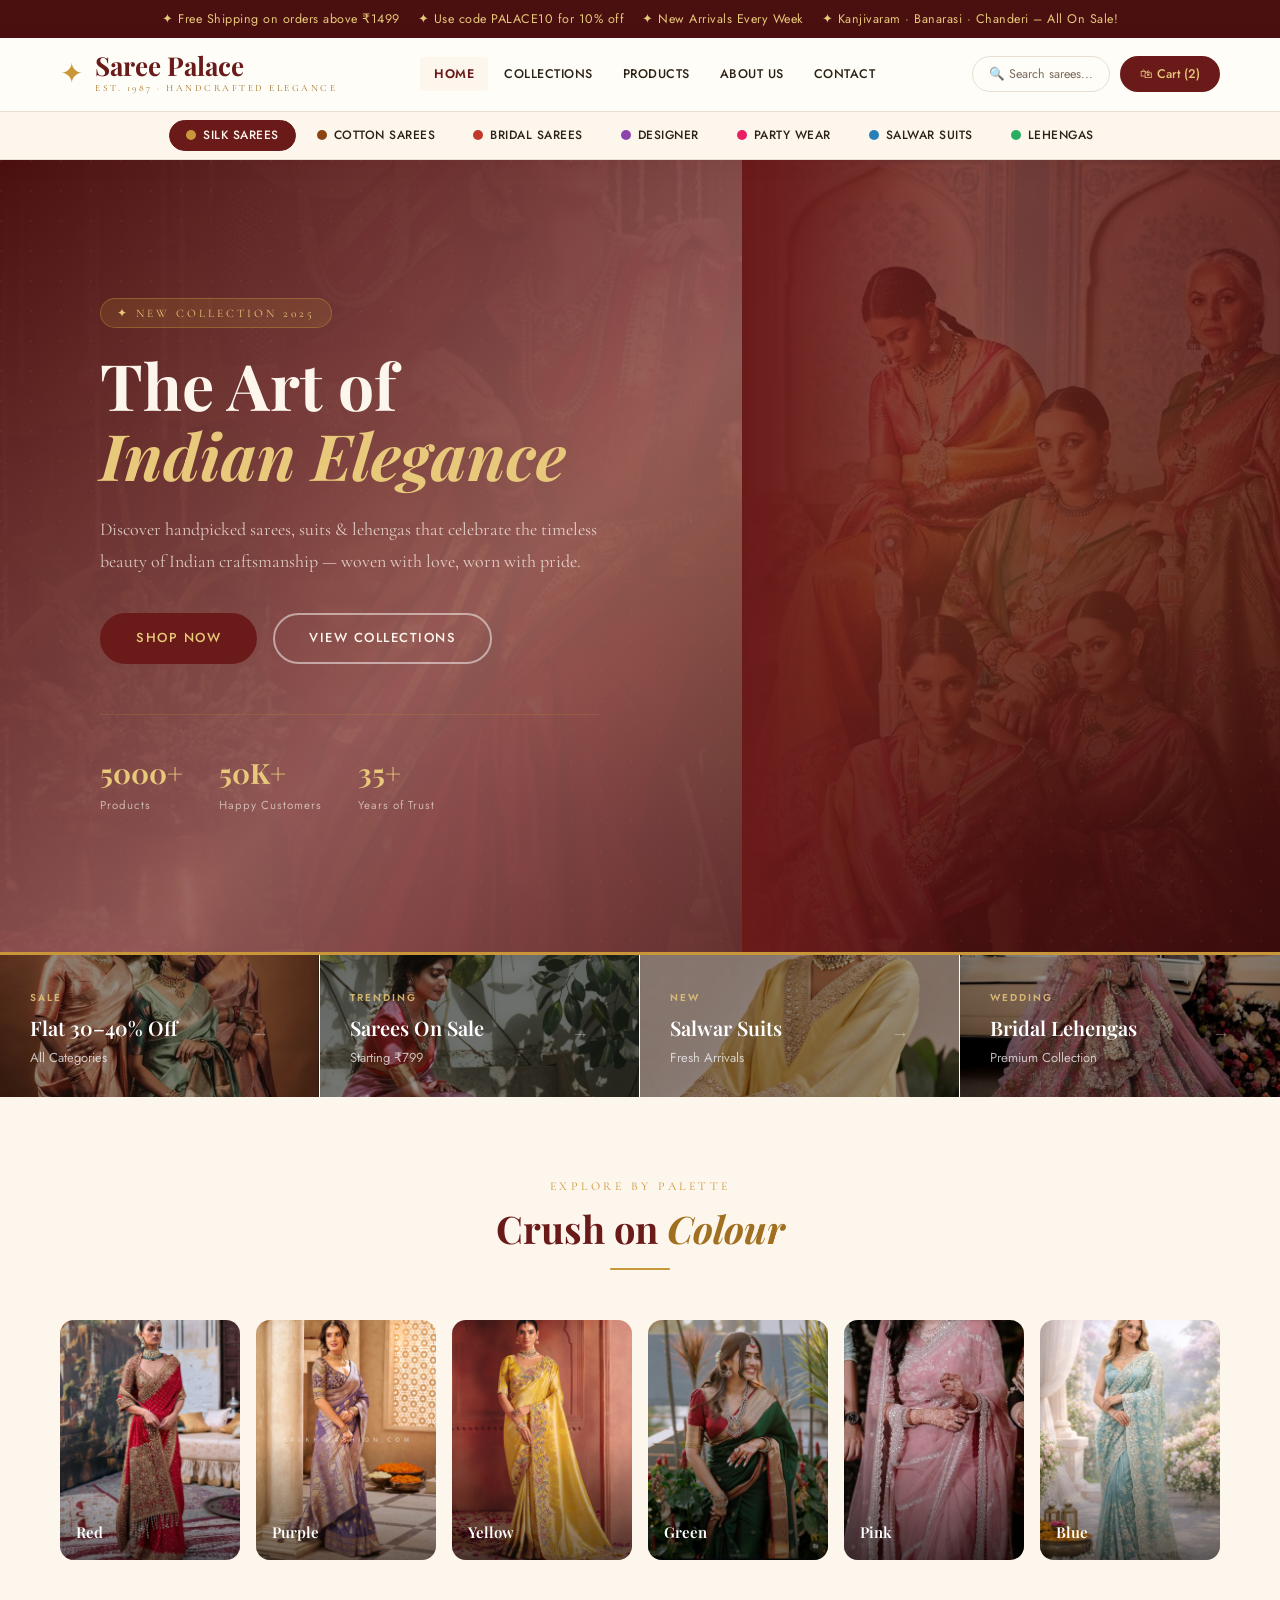
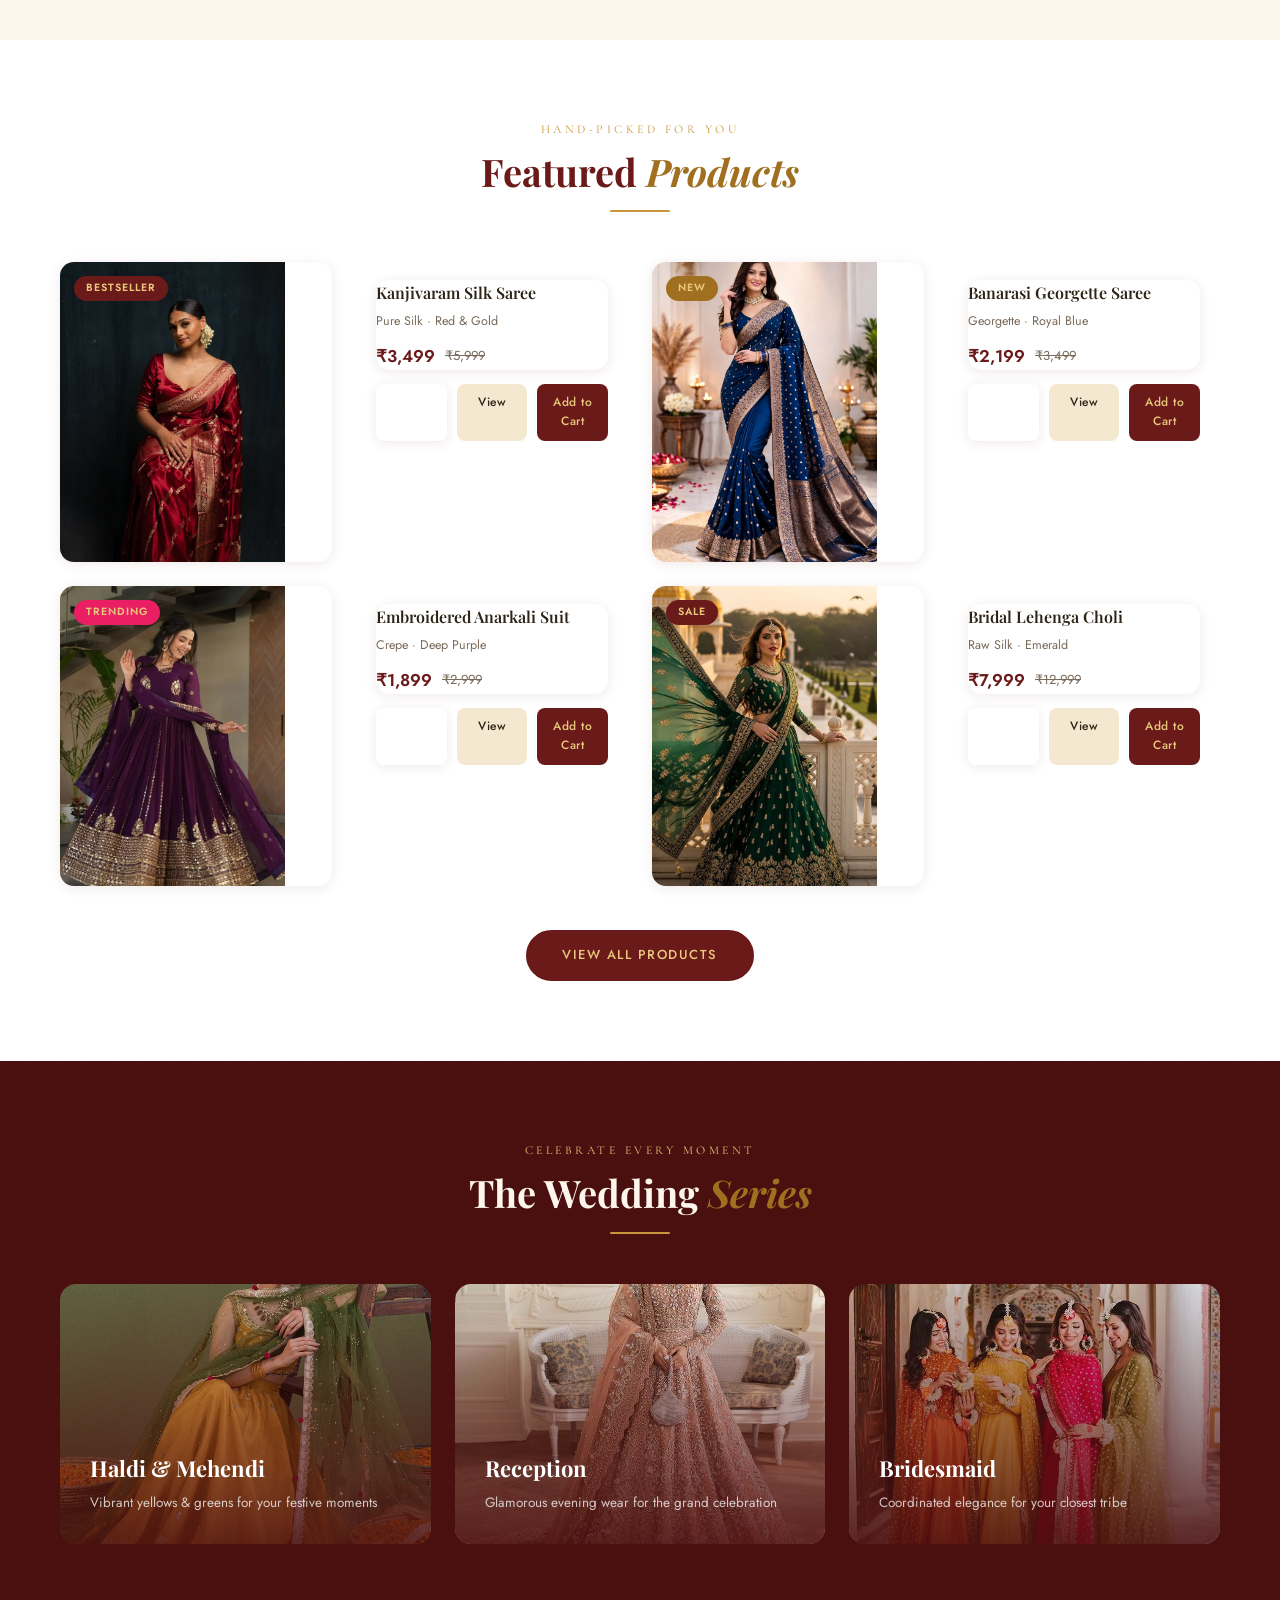
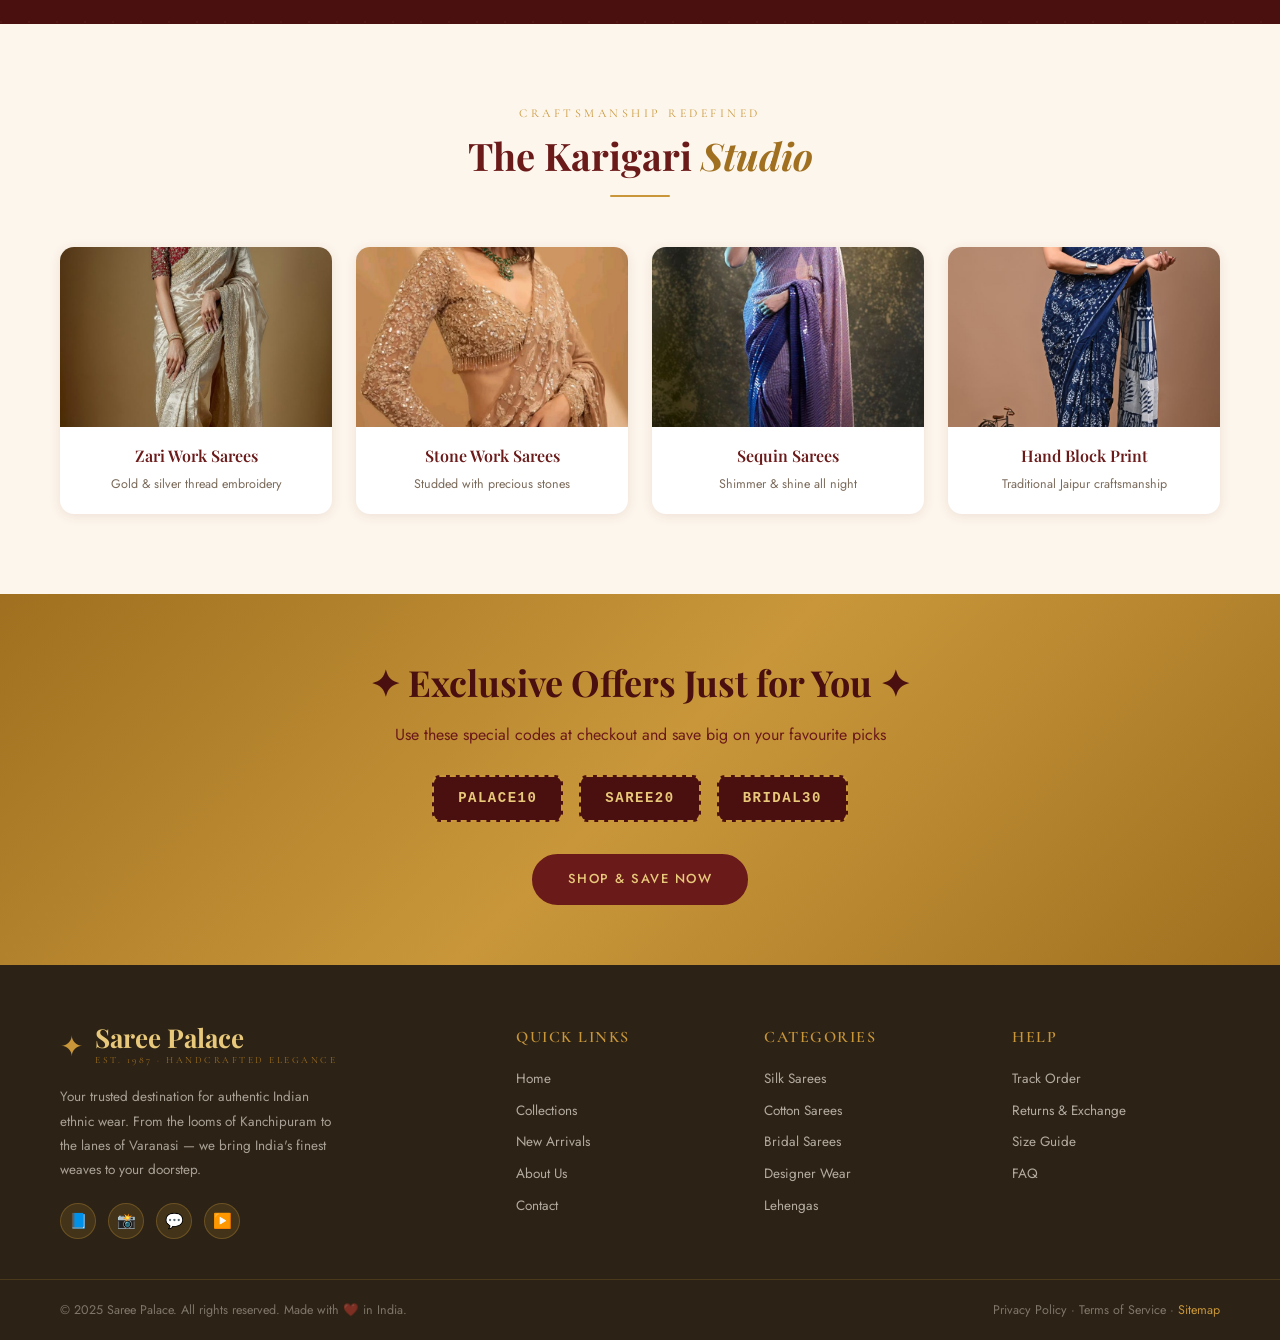
==== index.html @ aacb1d37 "first commit" ====
<!DOCTYPE html>
<html lang="en">
<head>
  <meta charset="UTF-8"/>
  <meta name="viewport" content="width=device-width, initial-scale=1.0"/>
  <title>Saree Palace – Royal Indian Ethnic Wear</title>
  <link rel="stylesheet" href="style.css"/>
  <style>
    .product-img img { width:100%; height:100%; object-fit:cover; display:block; }
    .colour-item { background-size:cover !important; background-position:center !important; }
    .kari-img img { width:100%; height:100%; object-fit:cover; }
    .wedding-card-inner { position:relative; overflow:hidden; min-height:260px; }
    .wedding-card-inner img { position:absolute; inset:0; width:100%; height:100%; object-fit:cover; z-index:0; }
    .wedding-card-inner .wedding-overlay { position:absolute; inset:0; z-index:1; }
    .wedding-card-inner .wedding-text { position:relative; z-index:2; margin-top:auto; }
    .wedding-card-inner { display:flex; flex-direction:column; justify-content:flex-end; padding:30px; }
    .hero-saree-display img { width:100%; height:100%; object-fit:cover; }
  </style>
</head>
<body>

<div class="announcement-bar">
  <span>✦ Free Shipping on orders above ₹1499 &nbsp;&nbsp; ✦ Use code PALACE10 for 10% off &nbsp;&nbsp; ✦ New Arrivals Every Week &nbsp;&nbsp; ✦ Kanjivaram · Banarasi · Chanderi – All On Sale!</span>
</div>

<header class="header">
  <div class="header-top">
    <a href="index.html" class="logo">
      <span class="logo-icon">✦</span>
      <div class="logo-text">
        <span class="logo-main">Saree Palace</span>
        <span class="logo-sub">Est. 1987 · Handcrafted Elegance</span>
      </div>
    </a>
    <nav class="header-nav">
      <a href="index.html" class="active">Home</a>
      <a href="collections.html">Collections</a>
      <a href="product.html">Products</a>
      <a href="about.html">About Us</a>
      <a href="contact.html">Contact</a>
    </nav>
    <div class="header-actions">
      <div class="search-box">🔍 Search sarees...</div>
      <a href="cart.html" class="btn-cart">🛍 Cart (2)</a>
    </div>
  </div>
  <nav class="category-nav">
    <a href="collections.html" class="active"><span class="cat-dot" style="background:#c9973a"></span>Silk Sarees</a>
    <a href="collections.html"><span class="cat-dot" style="background:#8B4513"></span>Cotton Sarees</a>
    <a href="collections.html"><span class="cat-dot" style="background:#c0392b"></span>Bridal Sarees</a>
    <a href="collections.html"><span class="cat-dot" style="background:#8e44ad"></span>Designer</a>
    <a href="collections.html"><span class="cat-dot" style="background:#e91e63"></span>Party Wear</a>
    <a href="collections.html"><span class="cat-dot" style="background:#2980b9"></span>Salwar Suits</a>
    <a href="collections.html"><span class="cat-dot" style="background:#27ae60"></span>Lehengas</a>
  </nav>
</header>

<!-- HERO BANNER -->
<section class="hero">
  <div class="hero-bg" style="background-image:url('hero.img.avif'); background-size:cover; background-position:center; opacity:0.18; position:absolute; inset:0; z-index:0;"></div>
  <div class="hero-bg" style="position:absolute;inset:0;z-index:1; background: radial-gradient(ellipse at 75% 50%, rgba(201,151,58,0.13) 0%, transparent 55%), linear-gradient(135deg, #4a0f0f 0%, #6b1a1aaa 45%, #3a0c0c 100%);"></div>
  <div class="hero-content" style="z-index:2">
    <div class="hero-badge">✦ New Collection 2025</div>
    <h1 class="hero-title">The Art of<br/><em>Indian Elegance</em></h1>
    <p class="hero-desc">Discover handpicked sarees, suits & lehengas that celebrate the timeless beauty of Indian craftsmanship — woven with love, worn with pride.</p>
    <div class="hero-btns">
      <a href="collections.html" class="btn-primary">Shop Now</a>
      <a href="collections.html" class="btn-outline-light">View Collections</a>
    </div>
    <div class="hero-stats">
      <div><div class="hero-stat-num">5000+</div><div class="hero-stat-lbl">Products</div></div>
      <div><div class="hero-stat-num">50K+</div><div class="hero-stat-lbl">Happy Customers</div></div>
      <div><div class="hero-stat-num">35+</div><div class="hero-stat-lbl">Years of Trust</div></div>
    </div>
  </div>
  <div class="hero-image-side">
    <div class="hero-saree-display">
      <img src="imageshero-saree.jpg.jfif" alt="Beautiful Saree"/>
    </div>
  </div>
</section>

<!-- PROMO STRIP -->
<div class="promo-strip">

  <!-- Card 1: SALE -->
  <a href="collections.html" class="promo-card promo-1" style="
    background-image: url('saree.jpg.jfif');
    background-size: cover;
    background-position: center;
    background-repeat: no-repeat;
    position: relative;
  ">
    <div style="position: absolute; inset: 0; background: rgba(0,0,0,0.4); border-radius: inherit;"></div>
    <div style="position: relative; z-index: 1;">
      <div class="promo-tag">SALE</div>
      <h3>Flat 30–40% Off</h3>
      <p>All Categories</p>
      <span class="promo-arrow">→</span>
    </div>
  </a>

  <!-- Card 2: TRENDING -->
  <a href="collections.html" class="promo-card promo-2" style="
    background-image: url('all.jpg.jfif');
    background-size: cover;
    background-position: center;
    background-repeat: no-repeat;
    position: relative;
  ">
    <div style="position: absolute; inset: 0; background: rgba(0,0,0,0.4); border-radius: inherit;"></div>
    <div style="position: relative; z-index: 1;">
      <div class="promo-tag">TRENDING</div>
      <h3>Sarees On Sale</h3>
      <p>Starting ₹799</p>
      <span class="promo-arrow">→</span>
    </div>
  </a>

  <!-- Card 3: NEW -->
  <a href="collections.html" class="promo-card promo-3" style="
    background-image: url('salwar.jpg.jfif');
    background-size: cover;
    background-position: center;
    background-repeat: no-repeat;
    position: relative;
  ">
    <div style="position: absolute; inset: 0; background: rgba(0,0,0,0.4); border-radius: inherit;"></div>
    <div style="position: relative; z-index: 1;">
      <div class="promo-tag">NEW</div>
      <h3>Salwar Suits</h3>
      <p>Fresh Arrivals</p>
      <span class="promo-arrow">→</span>
    </div>
  </a>

  <!-- Card 4: WEDDING -->
  <a href="collections.html" class="promo-card promo-4" style="
    background-image: url('bridal.jpg');
    background-size: cover;
    background-position: center;
    background-repeat: no-repeat;
    position: relative;
  ">
    <div style="position: absolute; inset: 0; background: rgba(0,0,0,0.4); border-radius: inherit;"></div>
    <div style="position: relative; z-index: 1;">
      <div class="promo-tag">WEDDING</div>
      <h3>Bridal Lehengas</h3>
      <p>Premium Collection</p>
      <span class="promo-arrow">→</span>
    </div>
  </a>

</div>
<!-- SHOP BY COLOUR -->
<section class="section colour-section">
  <div class="section-header">
    <span class="section-label">Explore by Palette</span>
    <h2 class="section-title">Crush on <em>Colour</em></h2>
    <div class="divider"></div>
  </div>
  <div class="colour-grid">
    <a href="collections.html" class="colour-item" style="background-image:url('red.jfif');background-size:cover;background-position:center"><span>Red</span></a>
    <a href="collections.html" class="colour-item" style="background-image:url('purple.jfif');background-size:cover;background-position:center"><span>Purple</span></a>
    <a href="collections.html" class="colour-item" style="background-image:url('yellow.jfif');background-size:cover;background-position:center"><span>Yellow</span></a>
    <a href="collections.html" class="colour-item" style="background-image:url('green.jfif');background-size:cover;background-position:center"><span>Green</span></a>
    <a href="collections.html" class="colour-item" style="background-image:url('pink.jfif');background-size:cover;background-position:center"><span>Pink</span></a>
    <a href="collections.html" class="colour-item" style="background-image:url('blue.jfif');background-size:cover;background-position:center"><span>Blue</span></a>
  </div>
</section>

<!-- FEATURED PRODUCTS -->
<section class="section" style="background:#fff">
  <div class="section-header">
    <span class="section-label">Hand-Picked For You</span>
    <h2 class="section-title">Featured <em>Products</em></h2>
    <div class="divider"></div>
  </div>
  <div class="product-grid">

    <a href="product.html" class="product-card">
      <div class="product-img" style="height:300px;overflow:hidden">
        <img src="12.jfif" alt="Kanjivaram Silk Saree"/>
        <div class="product-badge">Bestseller</div>
      </div>
      <div class="product-info">
        <h4>Kanjivaram Silk Saree</h4>
        <p class="product-material">Pure Silk · Red & Gold</p>
        <div class="product-price"><span class="price-now">₹3,499</span><span class="price-old">₹5,999</span></div>
        <div class="product-actions"><a href="product.html" class="btn-view">View</a><a href="cart.html" class="btn-addcart">Add to Cart</a></div>
      </div>
    </a>

    <a href="product.html" class="product-card">
      <div class="product-img" style="height:300px;overflow:hidden">
        <img src="banarasi.jfif" alt="Banarasi Georgette Saree"/>
        <div class="product-badge" style="background:var(--gold-dk)">New</div>
      </div>
      <div class="product-info">
        <h4>Banarasi Georgette Saree</h4>
        <p class="product-material">Georgette · Royal Blue</p>
        <div class="product-price"><span class="price-now">₹2,199</span><span class="price-old">₹3,499</span></div>
        <div class="product-actions"><a href="product.html" class="btn-view">View</a><a href="cart.html" class="btn-addcart">Add to Cart</a></div>
      </div>
    </a>

    <a href="product.html" class="product-card">
      <div class="product-img" style="height:300px;overflow:hidden">
        <img src="anarkali.jfif" alt="Anarkali Suit"/>
        <div class="product-badge" style="background:#e91e63">Trending</div>
      </div>
      <div class="product-info">
        <h4>Embroidered Anarkali Suit</h4>
        <p class="product-material">Crepe · Deep Purple</p>
        <div class="product-price"><span class="price-now">₹1,899</span><span class="price-old">₹2,999</span></div>
        <div class="product-actions"><a href="product.html" class="btn-view">View</a><a href="cart.html" class="btn-addcart">Add to Cart</a></div>
      </div>
    </a>

    <a href="product.html" class="product-card">
      <div class="product-img" style="height:300px;overflow:hidden">
        <img src="bl.jfif" alt="Bridal Lehenga"/>
        <div class="product-badge">Sale</div>
      </div>
      <div class="product-info">
        <h4>Bridal Lehenga Choli</h4>
        <p class="product-material">Raw Silk · Emerald</p>
        <div class="product-price"><span class="price-now">₹7,999</span><span class="price-old">₹12,999</span></div>
        <div class="product-actions"><a href="product.html" class="btn-view">View</a><a href="cart.html" class="btn-addcart">Add to Cart</a></div>
      </div>
    </a>

  </div>
  <div class="section-cta"><a href="collections.html" class="btn-primary">View All Products</a></div>
</section>

<!-- WEDDING SERIES -->
<section class="section wedding-section">
  <div class="section-header light">
    <span class="section-label">Celebrate Every Moment</span>
    <h2 class="section-title">The Wedding <em>Series</em></h2>
    <div class="divider"></div>
  </div>
  <div class="wedding-grid">
    <a href="collections.html" class="wedding-card">
      <div class="wedding-card-inner">
        <img src="hm.jfif"Haldi Mehendi/>
        <div class="wedding-overlay" style="background:linear-gradient(to top,rgba(74,15,15,0.85),transparent)"></div>
        <div class="wedding-text">
          <div class="wedding-icon"></div>
          <h3>Haldi & Mehendi</h3>
          <p>Vibrant yellows & greens for your festive moments</p>
        </div>
      </div>
    </a>
    <a href="collections.html" class="wedding-card">
      <div class="wedding-card-inner">
        <img src="recep.jfif" alt="Reception"/>
        <div class="wedding-overlay" style="background:linear-gradient(to top,rgba(74,15,15,0.85),transparent)"></div>
        <div class="wedding-text">
          <div class="wedding-icon"></div>
          <h3>Reception</h3>
          <p>Glamorous evening wear for the grand celebration</p>
        </div>
      </div>
    </a>
    <a href="collections.html" class="wedding-card">
      <div class="wedding-card-inner">
        <img src="brdsmd.jfif" alt="Bridesmaid"/>
        <div class="wedding-overlay" style="background:linear-gradient(to top,rgba(74,15,15,0.85),transparent)"></div>
        <div class="wedding-text">
          <div class="wedding-icon"></div>
          <h3>Bridesmaid</h3>
          <p>Coordinated elegance for your closest tribe</p>
        </div>
      </div>
    </a>
  </div>
</section>

<!-- KARIGARI STUDIO -->
<section class="section" style="background:var(--cream)">
  <div class="section-header">
    <span class="section-label">Craftsmanship Redefined</span>
    <h2 class="section-title">The Karigari <em>Studio</em></h2>
    <div class="divider"></div>
  </div>
  <div class="karigari-grid">
    <a href="collections.html" class="karigari-card">
      <div class="kari-img" style="height:180px;overflow:hidden">
        <img src="zari.jfif" alt="Zari Work Sarees"/>
      </div>
      <h4>Zari Work Sarees</h4><p>Gold & silver thread embroidery</p>
    </a>
    <a href="collections.html" class="karigari-card">
      <div class="kari-img" style="height:180px;overflow:hidden">
        <img src="stone.jfif" alt="Stone Work Sarees"/>
      </div>
      <h4>Stone Work Sarees</h4><p>Studded with precious stones</p>
    </a>
    <a href="collections.html" class="karigari-card">
      <div class="kari-img" style="height:180px;overflow:hidden">
        <img src="shimmer.jfif" alt="Sequin Sarees"/>
      </div>
      <h4>Sequin Sarees</h4><p>Shimmer & shine all night</p>
    </a>
    <a href="collections.html" class="karigari-card">
      <div class="kari-img" style="height:180px;overflow:hidden">
        <img src="hand.jfif" alt="Hand Block Print"/>
      </div>
      <h4>Hand Block Print</h4><p>Traditional Jaipur craftsmanship</p>
    </a>
  </div>
</section>

<!-- OFFERS -->
<section class="offers-banner">
  <h2>✦ Exclusive Offers Just for You ✦</h2>
  <p>Use these special codes at checkout and save big on your favourite picks</p>
  <div class="offer-codes">
    <span class="offer-code">PALACE10</span>
    <span class="offer-code">SAREE20</span>
    <span class="offer-code">BRIDAL30</span>
  </div>
  <a href="collections.html" class="btn-primary">Shop & Save Now</a>
</section>

<!-- FOOTER -->
<footer class="footer">
  <div class="footer-top">
    <div class="footer-brand">
      <div class="logo">
        <span class="logo-icon">✦</span>
        <div class="logo-text">
          <span class="logo-main" style="color:var(--gold-lt)">Saree Palace</span>
          <span class="logo-sub">Est. 1987 · Handcrafted Elegance</span>
        </div>
      </div>
      <p>Your trusted destination for authentic Indian ethnic wear. From the looms of Kanchipuram to the lanes of Varanasi — we bring India's finest weaves to your doorstep.</p>
      <div class="footer-social">
        <div class="social-icon">📘</div><div class="social-icon">📸</div>
        <div class="social-icon">💬</div><div class="social-icon">▶️</div>
      </div>
    </div>
    <div class="footer-col"><h5>Quick Links</h5>
      <a href="index.html">Home</a><a href="collections.html">Collections</a>
      <a href="product.html">New Arrivals</a><a href="about.html">About Us</a><a href="contact.html">Contact</a>
    </div>
    <div class="footer-col"><h5>Categories</h5>
      <a href="collections.html">Silk Sarees</a><a href="collections.html">Cotton Sarees</a>
      <a href="collections.html">Bridal Sarees</a><a href="collections.html">Designer Wear</a><a href="collections.html">Lehengas</a>
    </div>
    <div class="footer-col"><h5>Help</h5>
      <a href="contact.html">Track Order</a><a href="contact.html">Returns & Exchange</a>
      <a href="contact.html">Size Guide</a><a href="contact.html">FAQ</a>
    </div>
  </div>
  <div class="footer-bottom">
    <p>© 2025 Saree Palace. All rights reserved. Made with ❤️ in India.</p>
    <p>Privacy Policy · Terms of Service · <a href="#">Sitemap</a></p>
  </div>
</footer>
<script>
  document.querySelectorAll('.filter-chip').forEach(chip => {
    chip.addEventListener('click', function() {
      this.closest('.filter-chips').querySelectorAll('.filter-chip').forEach(c => c.classList.remove('active'));
      this.classList.add('active');
    });
  });
</script>
<script src="script.js"></script>
</body>
</html>
---- style.css ----
@import url('https://fonts.googleapis.com/css2?family=Playfair+Display:ital,wght@0,400;0,600;0,700;1,400;1,600&family=Cormorant+Garamond:wght@300;400;500;600&family=Jost:wght@300;400;500;600&display=swap');

:root {
  --maroon:    #6b1a1a;
  --maroon-dk: #4a0f0f;
  --maroon-lt: #9b2929;
  --gold:      #c9973a;
  --gold-lt:   #e8c87a;
  --gold-dk:   #a07020;
  --cream:     #fdf6ec;
  --cream-dk:  #f5e8d0;
  --off-white: #fffdf8;
  --charcoal:  #2c2215;
  --mid-gray:  #7a6a5a;
  --light-gray:#e8dfd0;
  --shadow-sm: 0 2px 12px rgba(107,26,26,0.10);
  --shadow-md: 0 6px 30px rgba(107,26,26,0.18);
  --shadow-lg: 0 16px 60px rgba(107,26,26,0.22);
  --transition: 0.3s cubic-bezier(0.4,0,0.2,1);
}

*, *::before, *::after { box-sizing: border-box; margin: 0; padding: 0; }
html { scroll-behavior: smooth; }
body { font-family: 'Jost', sans-serif; background: var(--off-white); color: var(--charcoal); line-height: 1.6; overflow-x: hidden; }
a { text-decoration: none; color: inherit; }

::-webkit-scrollbar { width: 5px; }
::-webkit-scrollbar-track { background: var(--cream); }
::-webkit-scrollbar-thumb { background: var(--gold); border-radius: 3px; }

/* ANNOUNCEMENT BAR */
.announcement-bar {
  background: var(--maroon-dk); color: var(--gold-lt);
  text-align: center; padding: 9px 20px;
  font-size: 12.5px; letter-spacing: 0.5px;
  overflow: hidden; white-space: nowrap;
}
.announcement-bar span { display: inline-block; animation: marquee 24s linear infinite; }
@keyframes marquee { from { transform: translateX(80vw); } to { transform: translateX(-100%); } }

/* HEADER */
.header {
  background: var(--off-white); border-bottom: 1px solid var(--light-gray);
  position: sticky; top: 0; z-index: 999;
  box-shadow: 0 2px 20px rgba(107,26,26,0.07);
}
.header-top {
  display: flex; align-items: center; justify-content: space-between;
  padding: 14px 60px; gap: 20px;
}
.logo { display: flex; align-items: center; gap: 12px; }
.logo-icon { font-size: 28px; color: var(--gold); }
.logo-text { display: flex; flex-direction: column; }
.logo-main { font-family: 'Playfair Display', serif; font-size: 26px; font-weight: 700; color: var(--maroon); line-height: 1; }
.logo-sub { font-size: 9.5px; font-family: 'Cormorant Garamond', serif; letter-spacing: 2.5px; color: var(--gold-dk); text-transform: uppercase; margin-top: 2px; }
.header-nav { display: flex; align-items: center; gap: 2px; }
.header-nav a { font-size: 12.5px; font-weight: 500; color: var(--charcoal); padding: 7px 14px; letter-spacing: 0.5px; text-transform: uppercase; border-radius: 4px; transition: all var(--transition); }
.header-nav a:hover, .header-nav a.active { color: var(--maroon); background: var(--cream); font-weight: 600; }
.header-actions { display: flex; align-items: center; gap: 10px; }
.search-box { display: flex; align-items: center; gap: 8px; border: 1.5px solid var(--light-gray); border-radius: 30px; padding: 7px 16px; font-size: 12.5px; color: var(--mid-gray); cursor: pointer; transition: border-color var(--transition); }
.search-box:hover { border-color: var(--gold); }
.btn-cart { background: var(--maroon); color: var(--gold-lt); padding: 8px 20px; border-radius: 30px; font-size: 12.5px; font-weight: 500; transition: background var(--transition); white-space: nowrap; }
.btn-cart:hover { background: var(--gold-dk); }

/* CATEGORY NAV */
.category-nav { display: flex; justify-content: center; gap: 4px; padding: 8px 60px; background: var(--cream); border-top: 1px solid var(--light-gray); overflow-x: auto; }
.category-nav::-webkit-scrollbar { height: 0; }
.category-nav a { display: flex; align-items: center; gap: 7px; padding: 5px 16px; border-radius: 30px; font-size: 12px; font-weight: 500; letter-spacing: 0.5px; text-transform: uppercase; color: var(--charcoal); transition: all var(--transition); white-space: nowrap; border: 1.5px solid transparent; }
.category-nav a:hover, .category-nav a.active { background: var(--maroon); color: var(--cream); border-color: var(--maroon); }
.cat-dot { width: 10px; height: 10px; border-radius: 50%; }

/* BUTTONS */
.btn-primary { display: inline-block; background: var(--maroon); color: var(--gold-lt); padding: 13px 34px; border-radius: 40px; font-weight: 500; font-size: 13px; letter-spacing: 1.5px; text-transform: uppercase; border: 2px solid var(--maroon); transition: all var(--transition); cursor: pointer; }
.btn-primary:hover { background: transparent; color: var(--maroon); }
.btn-outline-dark { display: inline-block; background: transparent; color: var(--maroon); padding: 13px 34px; border-radius: 40px; font-weight: 500; font-size: 13px; letter-spacing: 1.5px; text-transform: uppercase; border: 2px solid var(--maroon); transition: all var(--transition); cursor: pointer; }
.btn-outline-dark:hover { background: var(--maroon); color: var(--gold-lt); }
.btn-outline-light { display: inline-block; background: transparent; color: var(--cream); padding: 13px 34px; border-radius: 40px; font-weight: 500; font-size: 13px; letter-spacing: 1.5px; text-transform: uppercase; border: 2px solid rgba(255,255,255,0.5); transition: all var(--transition); cursor: pointer; }
.btn-outline-light:hover { background: var(--cream); color: var(--maroon); }
.btn-gold { display: inline-block; background: var(--gold); color: var(--charcoal); padding: 13px 34px; border-radius: 40px; font-weight: 600; font-size: 13px; letter-spacing: 1px; text-transform: uppercase; border: none; cursor: pointer; transition: all var(--transition); }
.btn-gold:hover { background: var(--gold-dk); color: var(--cream); }

/* SECTION COMMONS */
.section { padding: 80px 60px; }
.section-header { text-align: center; margin-bottom: 50px; }
.section-header.light .section-label { color: var(--gold-lt); }
.section-header.light .section-title { color: var(--cream); }
.section-label { display: block; font-family: 'Cormorant Garamond', serif; font-size: 12px; letter-spacing: 3.5px; text-transform: uppercase; color: var(--gold); margin-bottom: 10px; }
.section-title { font-family: 'Playfair Display', serif; font-size: 38px; font-weight: 700; color: var(--maroon); line-height: 1.2; }
.section-title em { font-style: italic; color: var(--gold-dk); }
.section-cta { text-align: center; margin-top: 44px; }
.divider { width: 60px; height: 2px; background: var(--gold); margin: 16px auto 0; border-radius: 2px; }

/* HERO */
.hero { position: relative; min-height: 88vh; display: flex; align-items: center; overflow: hidden; }
.hero-bg { position: absolute; inset: 0; background: radial-gradient(ellipse at 75% 50%, rgba(201,151,58,0.13) 0%, transparent 55%), radial-gradient(ellipse at 20% 80%, rgba(155,41,41,0.3) 0%, transparent 50%), linear-gradient(135deg, #4a0f0f 0%, #6b1a1a 45%, #3a0c0c 100%); }
.hero-bg::before { content: ''; position: absolute; inset: 0; background-image: radial-gradient(circle at 1px 1px, rgba(201,151,58,0.07) 1px, transparent 0); background-size: 30px 30px; }
.hero-content { position: relative; z-index: 2; padding: 60px 100px; max-width: 700px; animation: fadeUp 1s ease forwards; }
.hero-badge { display: inline-block; background: rgba(201,151,58,0.15); border: 1px solid rgba(201,151,58,0.4); color: var(--gold-lt); padding: 5px 16px; border-radius: 20px; font-size: 11.5px; letter-spacing: 3px; text-transform: uppercase; font-family: 'Cormorant Garamond', serif; margin-bottom: 22px; }
.hero-title { font-family: 'Playfair Display', serif; font-size: 64px; font-weight: 700; color: var(--cream); line-height: 1.1; margin-bottom: 22px; }
.hero-title em { font-style: italic; color: var(--gold-lt); }
.hero-desc { font-family: 'Cormorant Garamond', serif; font-size: 18px; color: rgba(253,246,236,0.75); line-height: 1.8; margin-bottom: 36px; max-width: 500px; }
.hero-btns { display: flex; gap: 16px; flex-wrap: wrap; }
.hero-stats { display: flex; gap: 36px; margin-top: 50px; padding-top: 36px; border-top: 1px solid rgba(201,151,58,0.2); }
.hero-stat-num { font-family: 'Playfair Display', serif; font-size: 28px; font-weight: 700; color: var(--gold-lt); }
.hero-stat-lbl { font-size: 11.5px; color: rgba(253,246,236,0.6); letter-spacing: 1px; }
.hero-image-side { position: absolute; right: 0; top: 0; bottom: 0; width: 42%; }
.hero-image-side::before { content: ''; position: absolute; inset: 0; z-index: 1; background: linear-gradient(to right, #6b1a1a 0%, transparent 40%); }
.hero-saree-display { width: 100%; height: 100%; background: linear-gradient(160deg, #8b1a1a 0%, #c9973a 40%, #4a0f0f 100%); display: flex; align-items: center; justify-content: center; }
.saree-art { font-size: 180px; opacity: 0.35; animation: floatArt 5s ease-in-out infinite; }
@keyframes floatArt { 0%,100% { transform: translateY(0) rotate(-5deg); } 50% { transform: translateY(-20px) rotate(5deg); } }

/* PROMO STRIP */
.promo-strip { display: grid; grid-template-columns: repeat(4, 1fr); border-top: 3px solid var(--gold); }
.promo-card { padding: 28px 30px; display: block; transition: transform var(--transition); position: relative; overflow: hidden; border-right: 1px solid rgba(255,255,255,0.1); }
.promo-card:last-child { border-right: none; }
.promo-card:hover { transform: translateY(-3px); }
.promo-1 { background: linear-gradient(135deg, #7a1f1f, #b03030); }
.promo-2 { background: linear-gradient(135deg, #5a3a00, #a07020); }
.promo-3 { background: linear-gradient(135deg, #1a3a6b, #2e60a8); }
.promo-4 { background: linear-gradient(135deg, #1a5a2e, #2e9e50); }
.promo-tag { display: inline-block; font-size: 10px; letter-spacing: 2px; font-weight: 600; color: var(--gold-lt); opacity: 0.85; text-transform: uppercase; margin-bottom: 6px; }
.promo-card h3 { font-family: 'Playfair Display', serif; font-size: 20px; color: #fff; font-weight: 600; margin-bottom: 4px; }
.promo-card p { font-size: 13px; color: rgba(255,255,255,0.7); }
.promo-arrow { position: absolute; right: 20px; bottom: 20px; font-size: 18px; color: rgba(255,255,255,0.4); transition: all var(--transition); }
.promo-card:hover .promo-arrow { color: var(--gold-lt); transform: translateX(4px); }

/* COLOUR SECTION */
.colour-section { background: var(--cream); }
.colour-grid { display: grid; grid-template-columns: repeat(6, 1fr); gap: 16px; }
.colour-item { border-radius: 14px; overflow: hidden; aspect-ratio: 3/4; display: flex; align-items: flex-end; padding: 16px; background: var(--clr); transition: transform var(--transition), box-shadow var(--transition); position: relative; cursor: pointer; }
.colour-item::before { content: ''; position: absolute; inset: 0; background: linear-gradient(to top, rgba(0,0,0,0.55) 0%, transparent 50%); }
.colour-item:hover { transform: translateY(-6px); box-shadow: var(--shadow-md); }
.colour-item span { position: relative; z-index: 1; font-family: 'Playfair Display', serif; font-size: 15px; color: #fff; font-weight: 600; }

/* PRODUCT GRID */
.product-grid { display: grid; grid-template-columns: repeat(4, 1fr); gap: 24px; }
.product-card { background: #fff; border-radius: 14px; overflow: hidden; box-shadow: var(--shadow-sm); transition: all var(--transition); display: block; }
.product-card:hover { transform: translateY(-8px); box-shadow: var(--shadow-md); }
.product-img { aspect-ratio: 3/4; display: flex; align-items: center; justify-content: center; position: relative; }
.product-emoji { font-size: 80px; opacity: 0.65; }
.product-badge { position: absolute; top: 14px; left: 14px; background: var(--maroon); color: var(--gold-lt); font-size: 10.5px; font-weight: 600; letter-spacing: 1px; text-transform: uppercase; padding: 4px 12px; border-radius: 20px; }
.product-info { padding: 18px 20px 22px; }
.product-info h4 { font-family: 'Playfair Display', serif; font-size: 16px; font-weight: 600; color: var(--charcoal); margin-bottom: 5px; }
.product-material { font-size: 12.5px; color: var(--mid-gray); margin-bottom: 12px; }
.product-price { display: flex; align-items: center; gap: 10px; }
.price-now { font-size: 17px; font-weight: 600; color: var(--maroon); }
.price-old { font-size: 13px; color: var(--mid-gray); text-decoration: line-through; }
.product-actions { display: flex; gap: 10px; margin-top: 14px; }
.product-actions a { flex: 1; text-align: center; padding: 9px 10px; border-radius: 8px; font-size: 12px; font-weight: 500; letter-spacing: 0.5px; transition: all var(--transition); }
.btn-view { background: var(--cream-dk); color: var(--charcoal); }
.btn-view:hover { background: var(--light-gray); }
.btn-addcart { background: var(--maroon); color: var(--gold-lt); }
.btn-addcart:hover { background: var(--gold-dk); color: #fff; }

/* WEDDING SECTION */
.wedding-section { background: var(--maroon-dk); position: relative; overflow: hidden; }
.wedding-section::before { content: ''; position: absolute; inset: 0; background-image: radial-gradient(circle at 1px 1px, rgba(201,151,58,0.06) 1px, transparent 0); background-size: 28px 28px; }
.wedding-grid { display: grid; grid-template-columns: repeat(3, 1fr); gap: 24px; position: relative; z-index: 1; }
.wedding-card { border-radius: 16px; overflow: hidden; transition: transform var(--transition); }
.wedding-card:hover { transform: translateY(-8px); }
.wedding-card-inner { padding: 40px 30px; min-height: 220px; display: flex; flex-direction: column; justify-content: flex-end; }
.wedding-icon { font-size: 48px; margin-bottom: 16px; }
.wedding-card-inner h3 { font-family: 'Playfair Display', serif; font-size: 22px; color: #fff; font-weight: 700; margin-bottom: 6px; }
.wedding-card-inner p { font-size: 13.5px; color: rgba(255,255,255,0.75); }

/* KARIGARI SECTION */
.karigari-grid { display: grid; grid-template-columns: repeat(4, 1fr); gap: 24px; }
.karigari-card { border-radius: 14px; overflow: hidden; background: #fff; box-shadow: var(--shadow-sm); text-align: center; transition: all var(--transition); display: block; }
.karigari-card:hover { transform: translateY(-6px); box-shadow: var(--shadow-md); }
.kari-img { height: 160px; display: flex; align-items: center; justify-content: center; font-size: 56px; }
.karigari-card h4 { font-family: 'Playfair Display', serif; font-size: 16px; color: var(--maroon); padding: 16px 16px 6px; font-weight: 600; }
.karigari-card p { font-size: 12.5px; color: var(--mid-gray); padding: 0 16px 20px; }

/* OFFERS BANNER */
.offers-banner { background: linear-gradient(135deg, var(--gold-dk), var(--gold), var(--gold-dk)); padding: 60px; text-align: center; }
.offers-banner h2 { font-family: 'Playfair Display', serif; font-size: 36px; color: var(--maroon-dk); font-weight: 700; margin-bottom: 10px; }
.offers-banner p { font-size: 16px; color: var(--maroon); margin-bottom: 28px; }
.offer-codes { display: flex; gap: 16px; justify-content: center; flex-wrap: wrap; margin-bottom: 32px; }
.offer-code { background: var(--maroon-dk); color: var(--gold-lt); padding: 10px 24px; border-radius: 8px; font-size: 14px; font-weight: 600; letter-spacing: 1.5px; font-family: monospace; border: 2px dashed var(--gold); }

/* FOOTER */
.footer { background: var(--charcoal); color: var(--cream); }
.footer-top { display: grid; grid-template-columns: 2fr 1fr 1fr 1fr; gap: 40px; padding: 60px 60px 40px; border-bottom: 1px solid rgba(201,151,58,0.2); }
.footer-brand p { margin-top: 16px; font-size: 13.5px; color: rgba(253,246,236,0.6); line-height: 1.8; max-width: 280px; }
.footer-social { display: flex; gap: 12px; margin-top: 20px; }
.social-icon { width: 36px; height: 36px; border-radius: 50%; background: rgba(201,151,58,0.15); border: 1px solid rgba(201,151,58,0.3); display: flex; align-items: center; justify-content: center; font-size: 15px; transition: all var(--transition); cursor: pointer; }
.social-icon:hover { background: var(--gold); color: var(--charcoal); }
.footer-col h5 { font-family: 'Cormorant Garamond', serif; font-size: 16px; font-weight: 600; color: var(--gold); letter-spacing: 1.5px; text-transform: uppercase; margin-bottom: 18px; }
.footer-col a { display: block; font-size: 13.5px; color: rgba(253,246,236,0.65); margin-bottom: 10px; transition: color var(--transition); }
.footer-col a:hover { color: var(--gold-lt); }
.footer-bottom { padding: 20px 60px; display: flex; justify-content: space-between; align-items: center; }
.footer-bottom p { font-size: 12.5px; color: rgba(253,246,236,0.4); }
.footer-bottom a { color: var(--gold); }

/* PAGE HERO */
.page-hero { background: linear-gradient(135deg, var(--maroon-dk), var(--maroon)); padding: 60px 60px 50px; position: relative; overflow: hidden; }
.page-hero::before { content: ''; position: absolute; inset: 0; background-image: radial-gradient(circle at 1px 1px, rgba(201,151,58,0.07) 1px, transparent 0); background-size: 28px 28px; }
.page-hero-content { position: relative; z-index: 1; }
.breadcrumb { font-size: 12.5px; color: rgba(253,246,236,0.55); margin-bottom: 12px; letter-spacing: 0.5px; }
.breadcrumb a { color: var(--gold); }
.breadcrumb span { margin: 0 8px; }
.page-hero h1 { font-family: 'Playfair Display', serif; font-size: 48px; color: var(--cream); font-weight: 700; }
.page-hero p { font-family: 'Cormorant Garamond', serif; font-size: 18px; color: rgba(253,246,236,0.7); margin-top: 10px; max-width: 500px; }

/* FILTER BAR */
.filter-bar { background: #fff; padding: 20px 60px; display: flex; align-items: center; gap: 20px; border-bottom: 1px solid var(--light-gray); flex-wrap: wrap; }
.filter-label { font-size: 12px; font-weight: 600; text-transform: uppercase; letter-spacing: 1px; color: var(--mid-gray); }
.filter-chips { display: flex; gap: 8px; flex-wrap: wrap; flex: 1; }
.filter-chip { padding: 6px 16px; border-radius: 30px; font-size: 12.5px; border: 1.5px solid var(--light-gray); background: #fff; cursor: pointer; transition: all var(--transition); font-weight: 500; }
.filter-chip:hover, .filter-chip.active { border-color: var(--maroon); background: var(--maroon); color: var(--cream); }
.filter-sort { margin-left: auto; display: flex; align-items: center; gap: 8px; font-size: 12.5px; }
.filter-sort select { padding: 7px 14px; border: 1.5px solid var(--light-gray); border-radius: 8px; font-size: 12.5px; color: var(--charcoal); background: #fff; cursor: pointer; outline: none; }

/* PRODUCT DETAIL PAGE */
.product-detail { display: grid; grid-template-columns: 1fr 1fr; gap: 60px; padding: 60px; align-items: start; }
.product-gallery { position: sticky; top: 100px; }
.product-main-img { border-radius: 16px; overflow: hidden; aspect-ratio: 3/4; display: flex; align-items: center; justify-content: center; margin-bottom: 16px; }
.product-thumbs { display: flex; gap: 10px; }
.product-thumb { width: 70px; height: 70px; border-radius: 8px; overflow: hidden; cursor: pointer; border: 2px solid transparent; transition: border-color var(--transition); display: flex; align-items: center; justify-content: center; font-size: 28px; }
.product-thumb:hover, .product-thumb.active { border-color: var(--maroon); }
.product-details-info h1 { font-family: 'Playfair Display', serif; font-size: 32px; color: var(--maroon); font-weight: 700; margin-bottom: 8px; }
.product-fabric { font-size: 14px; color: var(--mid-gray); margin-bottom: 18px; }
.product-detail-price { display: flex; align-items: center; gap: 14px; margin-bottom: 24px; }
.detail-price-now { font-size: 28px; font-weight: 700; color: var(--maroon); }
.detail-price-old { font-size: 16px; color: var(--mid-gray); text-decoration: line-through; }
.detail-discount { background: #e8f5e9; color: #2e7d32; font-size: 12px; font-weight: 600; padding: 3px 10px; border-radius: 20px; }
.options-section { margin-bottom: 22px; }
.options-label { font-size: 12.5px; font-weight: 600; text-transform: uppercase; letter-spacing: 1px; color: var(--mid-gray); margin-bottom: 10px; }
.color-options { display: flex; gap: 10px; flex-wrap: wrap; }
.color-swatch { width: 32px; height: 32px; border-radius: 50%; cursor: pointer; border: 3px solid transparent; transition: border-color var(--transition); }
.color-swatch:hover, .color-swatch.active { border-color: var(--gold); }
.size-options { display: flex; gap: 8px; flex-wrap: wrap; }
.size-btn { padding: 7px 16px; border-radius: 8px; border: 1.5px solid var(--light-gray); font-size: 13px; font-weight: 500; cursor: pointer; transition: all var(--transition); background: #fff; }
.size-btn:hover, .size-btn.active { border-color: var(--maroon); background: var(--maroon); color: #fff; }
.qty-selector { display: flex; align-items: center; }
.qty-btn { width: 36px; height: 36px; border: 1.5px solid var(--light-gray); background: #fff; font-size: 18px; cursor: pointer; display: flex; align-items: center; justify-content: center; }
.qty-btn:first-child { border-radius: 8px 0 0 8px; }
.qty-btn:last-child { border-radius: 0 8px 8px 0; }
.qty-num { width: 50px; height: 36px; border: 1.5px solid var(--light-gray); border-left: none; border-right: none; text-align: center; font-size: 15px; font-weight: 600; display: flex; align-items: center; justify-content: center; }
.add-to-cart-section { display: flex; gap: 14px; margin-top: 28px; flex-wrap: wrap; }
.fabric-info { margin-top: 32px; border-top: 1px solid var(--light-gray); padding-top: 28px; }
.fabric-info h4 { font-family: 'Playfair Display', serif; font-size: 18px; color: var(--maroon); margin-bottom: 14px; }
.fabric-table { width: 100%; border-collapse: collapse; }
.fabric-table tr { border-bottom: 1px solid var(--light-gray); }
.fabric-table td { padding: 10px 0; font-size: 13.5px; }
.fabric-table td:first-child { color: var(--mid-gray); width: 40%; }
.fabric-table td:last-child { color: var(--charcoal); font-weight: 500; }
.reviews-section { margin-top: 32px; border-top: 1px solid var(--light-gray); padding-top: 28px; }
.review-stars { color: var(--gold); font-size: 18px; margin-bottom: 6px; }
.review-card { background: var(--cream); border-radius: 10px; padding: 16px 20px; margin-bottom: 14px; }
.review-card p { font-size: 13.5px; color: var(--charcoal); font-style: italic; margin-bottom: 8px; }
.review-author { font-size: 12px; color: var(--mid-gray); font-weight: 600; }

/* CART PAGE */
.cart-layout { display: grid; grid-template-columns: 1fr 380px; gap: 40px; padding: 60px; align-items: start; }
.cart-items-section h2 { font-family: 'Playfair Display', serif; font-size: 26px; color: var(--maroon); margin-bottom: 28px; font-weight: 700; }
.cart-item { background: #fff; border-radius: 14px; padding: 20px 24px; display: flex; gap: 20px; align-items: center; margin-bottom: 16px; box-shadow: var(--shadow-sm); transition: box-shadow var(--transition); }
.cart-item:hover { box-shadow: var(--shadow-md); }
.cart-item-img { width: 90px; height: 90px; border-radius: 10px; flex-shrink: 0; display: flex; align-items: center; justify-content: center; font-size: 40px; }
.cart-item-info { flex: 1; }
.cart-item-info h4 { font-family: 'Playfair Display', serif; font-size: 16px; color: var(--charcoal); margin-bottom: 4px; }
.cart-item-info p { font-size: 12.5px; color: var(--mid-gray); margin-bottom: 12px; }
.cart-item-controls { display: flex; align-items: center; gap: 16px; flex-wrap: wrap; }
.cart-item-price { font-size: 17px; font-weight: 700; color: var(--maroon); }
.remove-btn { background: none; border: none; color: #c0392b; font-size: 12.5px; cursor: pointer; }
.order-summary-card { background: #fff; border-radius: 16px; padding: 30px; box-shadow: var(--shadow-sm); position: sticky; top: 100px; }
.order-summary-card h3 { font-family: 'Playfair Display', serif; font-size: 22px; color: var(--maroon); margin-bottom: 24px; font-weight: 700; }
.summary-row { display: flex; justify-content: space-between; font-size: 14px; margin-bottom: 14px; padding-bottom: 14px; border-bottom: 1px solid var(--light-gray); }
.summary-row:last-of-type { border-bottom: none; }
.summary-row.total { font-weight: 700; font-size: 16px; color: var(--maroon); }
.coupon-box { display: flex; gap: 8px; margin: 16px 0 20px; }
.coupon-box input { flex: 1; padding: 10px 16px; border: 1.5px solid var(--light-gray); border-radius: 8px; font-size: 13px; outline: none; }
.payment-methods { display: flex; gap: 8px; margin-top: 16px; flex-wrap: wrap; }
.pay-method { padding: 8px 14px; border-radius: 8px; border: 1.5px solid var(--light-gray); font-size: 12px; font-weight: 500; cursor: pointer; transition: all var(--transition); }
.pay-method:hover, .pay-method.active { border-color: var(--maroon); color: var(--maroon); }

/* ABOUT PAGE */
.about-grid { display: grid; grid-template-columns: 1fr 1fr; gap: 80px; padding: 80px 60px; align-items: center; }
.about-img-wrap { border-radius: 20px; overflow: hidden; aspect-ratio: 4/5; background: linear-gradient(160deg, var(--maroon), var(--gold-dk)); display: flex; align-items: center; justify-content: center; font-size: 140px; }
.about-content h2 { font-family: 'Playfair Display', serif; font-size: 40px; color: var(--maroon); font-weight: 700; line-height: 1.2; margin-bottom: 20px; }
.about-content p { font-size: 15px; color: var(--mid-gray); line-height: 1.9; margin-bottom: 16px; }
.team-grid { display: grid; grid-template-columns: repeat(4, 1fr); gap: 24px; padding: 0 60px 80px; }
.team-card { text-align: center; background: #fff; border-radius: 14px; padding: 30px 20px; box-shadow: var(--shadow-sm); transition: all var(--transition); }
.team-card:hover { transform: translateY(-6px); box-shadow: var(--shadow-md); }
.team-avatar { width: 80px; height: 80px; border-radius: 50%; margin: 0 auto 16px; background: linear-gradient(135deg, var(--maroon), var(--gold)); display: flex; align-items: center; justify-content: center; font-size: 36px; }
.team-card h4 { font-family: 'Playfair Display', serif; font-size: 16px; color: var(--charcoal); font-weight: 600; margin-bottom: 4px; }
.team-card p { font-size: 12.5px; color: var(--gold-dk); }
.values-section { background: var(--cream); padding: 80px 60px; }
.values-grid { display: grid; grid-template-columns: repeat(4, 1fr); gap: 24px; }
.value-card { background: #fff; border-radius: 14px; padding: 30px 24px; box-shadow: var(--shadow-sm); border-top: 3px solid var(--gold); }
.value-icon { font-size: 36px; margin-bottom: 14px; }
.value-card h4 { font-family: 'Playfair Display', serif; font-size: 17px; color: var(--maroon); margin-bottom: 8px; }
.value-card p { font-size: 13.5px; color: var(--mid-gray); line-height: 1.7; }

/* CONTACT PAGE */
.contact-layout { display: grid; grid-template-columns: 1fr 1fr; gap: 60px; padding: 80px 60px; }
.contact-info h2 { font-family: 'Playfair Display', serif; font-size: 34px; color: var(--maroon); margin-bottom: 20px; }
.contact-info p { font-size: 15px; color: var(--mid-gray); line-height: 1.8; margin-bottom: 32px; }
.contact-item { display: flex; gap: 16px; margin-bottom: 24px; align-items: flex-start; }
.contact-icon { width: 46px; height: 46px; border-radius: 12px; flex-shrink: 0; background: var(--cream-dk); display: flex; align-items: center; justify-content: center; font-size: 20px; }
.contact-item h5 { font-size: 12.5px; font-weight: 600; text-transform: uppercase; letter-spacing: 1px; color: var(--gold-dk); margin-bottom: 4px; }
.contact-item p { font-size: 14px; color: var(--charcoal); }
.contact-form { background: #fff; border-radius: 20px; padding: 40px; box-shadow: var(--shadow-md); }
.contact-form h3 { font-family: 'Playfair Display', serif; font-size: 24px; color: var(--maroon); margin-bottom: 28px; }
.form-row { display: grid; grid-template-columns: 1fr 1fr; gap: 16px; }
.form-group { margin-bottom: 18px; }
.form-group label { display: block; font-size: 12.5px; font-weight: 600; text-transform: uppercase; letter-spacing: 0.8px; color: var(--mid-gray); margin-bottom: 7px; }
.form-group input, .form-group textarea, .form-group select { width: 100%; padding: 12px 16px; border: 1.5px solid var(--light-gray); border-radius: 10px; font-size: 14px; font-family: 'Jost', sans-serif; color: var(--charcoal); outline: none; transition: border-color var(--transition); background: var(--off-white); }
.form-group input:focus, .form-group textarea:focus { border-color: var(--gold); }
.form-group textarea { resize: vertical; min-height: 110px; }
.social-links { margin-top: 32px; }
.social-links h5 { font-size: 12.5px; font-weight: 600; text-transform: uppercase; letter-spacing: 1px; color: var(--gold-dk); margin-bottom: 14px; }
.social-row { display: flex; gap: 12px; flex-wrap: wrap; }
.social-link-btn { display: flex; align-items: center; gap: 8px; padding: 8px 16px; border-radius: 30px; font-size: 12.5px; font-weight: 500; transition: all var(--transition); }
.social-insta { background: #fce4ec; color: #c2185b; }
.social-fb { background: #e3f2fd; color: #1565c0; }
.social-wa { background: #e8f5e9; color: #2e7d32; }
.social-link-btn:hover { transform: translateY(-2px); box-shadow: 0 4px 12px rgba(0,0,0,0.1); }

@keyframes fadeUp { from { opacity: 0; transform: translateY(24px); } to { opacity: 1; transform: translateY(0); } }
.animate-in { animation: fadeUp 0.6s ease forwards; }
.delay-1 { animation-delay: 0.1s; } .delay-2 { animation-delay: 0.2s; } .delay-3 { animation-delay: 0.3s; } .delay-4 { animation-delay: 0.4s; }

@media (max-width: 1024px) {
  .header-top, .footer-top, .section, .cart-layout, .product-detail, .about-grid, .contact-layout, .filter-bar { padding-left: 30px; padding-right: 30px; }
  .hero-content { padding: 60px 40px; }
  .product-grid, .karigari-grid, .team-grid, .values-grid { grid-template-columns: repeat(2, 1fr); }
  .colour-grid { grid-template-columns: repeat(3, 1fr); }
  .promo-strip { grid-template-columns: repeat(2, 1fr); }
  .cart-layout, .product-detail, .about-grid, .contact-layout { grid-template-columns: 1fr; }
  .hero-image-side { display: none; }
  .footer-top { grid-template-columns: 1fr 1fr; }
  .wedding-grid { grid-template-columns: 1fr; }
}
@media (max-width: 640px) {
  .header-top { padding: 12px 16px; flex-wrap: wrap; }
  .header-nav { display: none; }
  .hero-content { padding: 40px 20px; }
  .hero-title { font-size: 38px; }
  .section { padding: 50px 20px; }
  .section-title { font-size: 28px; }
  .product-grid, .karigari-grid { grid-template-columns: repeat(2, 1fr); }
  .colour-grid { grid-template-columns: repeat(2, 1fr); }
  .promo-strip { grid-template-columns: 1fr; }
  .footer-top { grid-template-columns: 1fr; padding: 40px 20px; }
  .footer-bottom { flex-direction: column; gap: 8px; text-align: center; padding: 20px; }
}
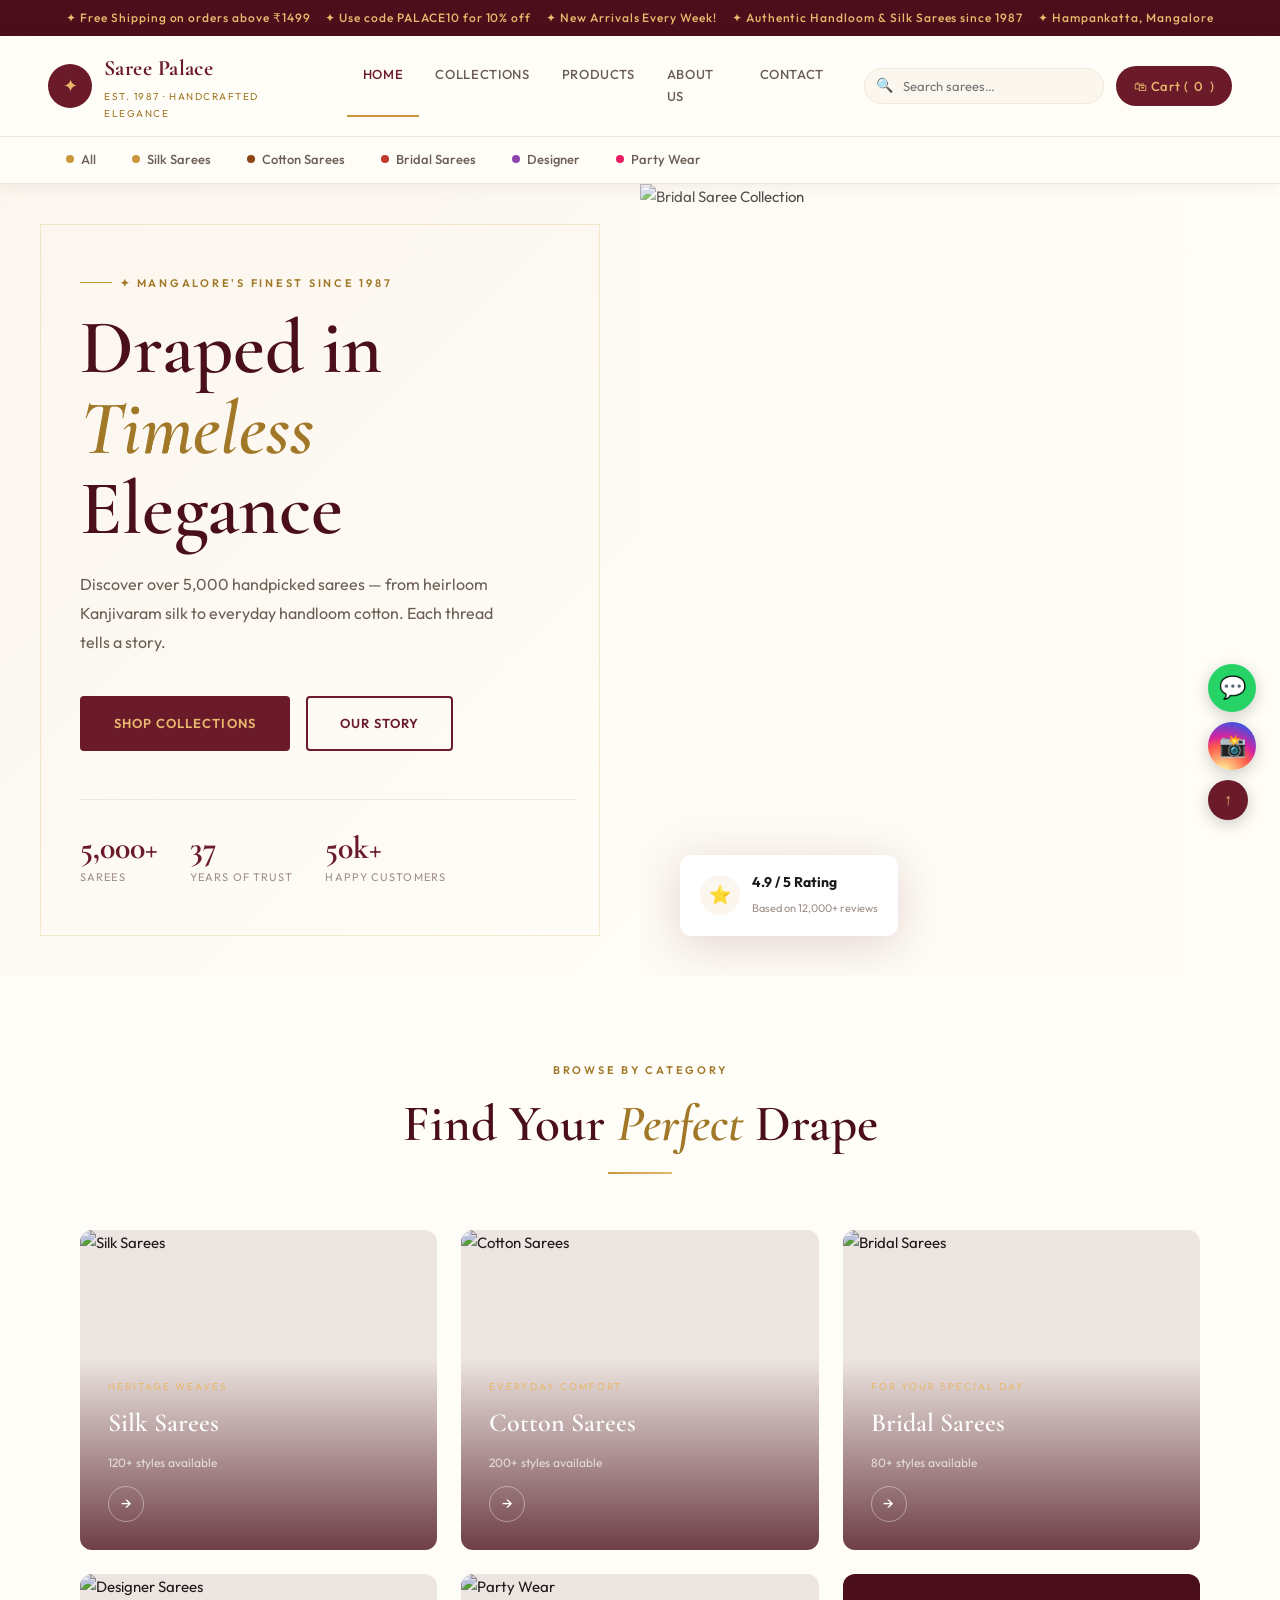
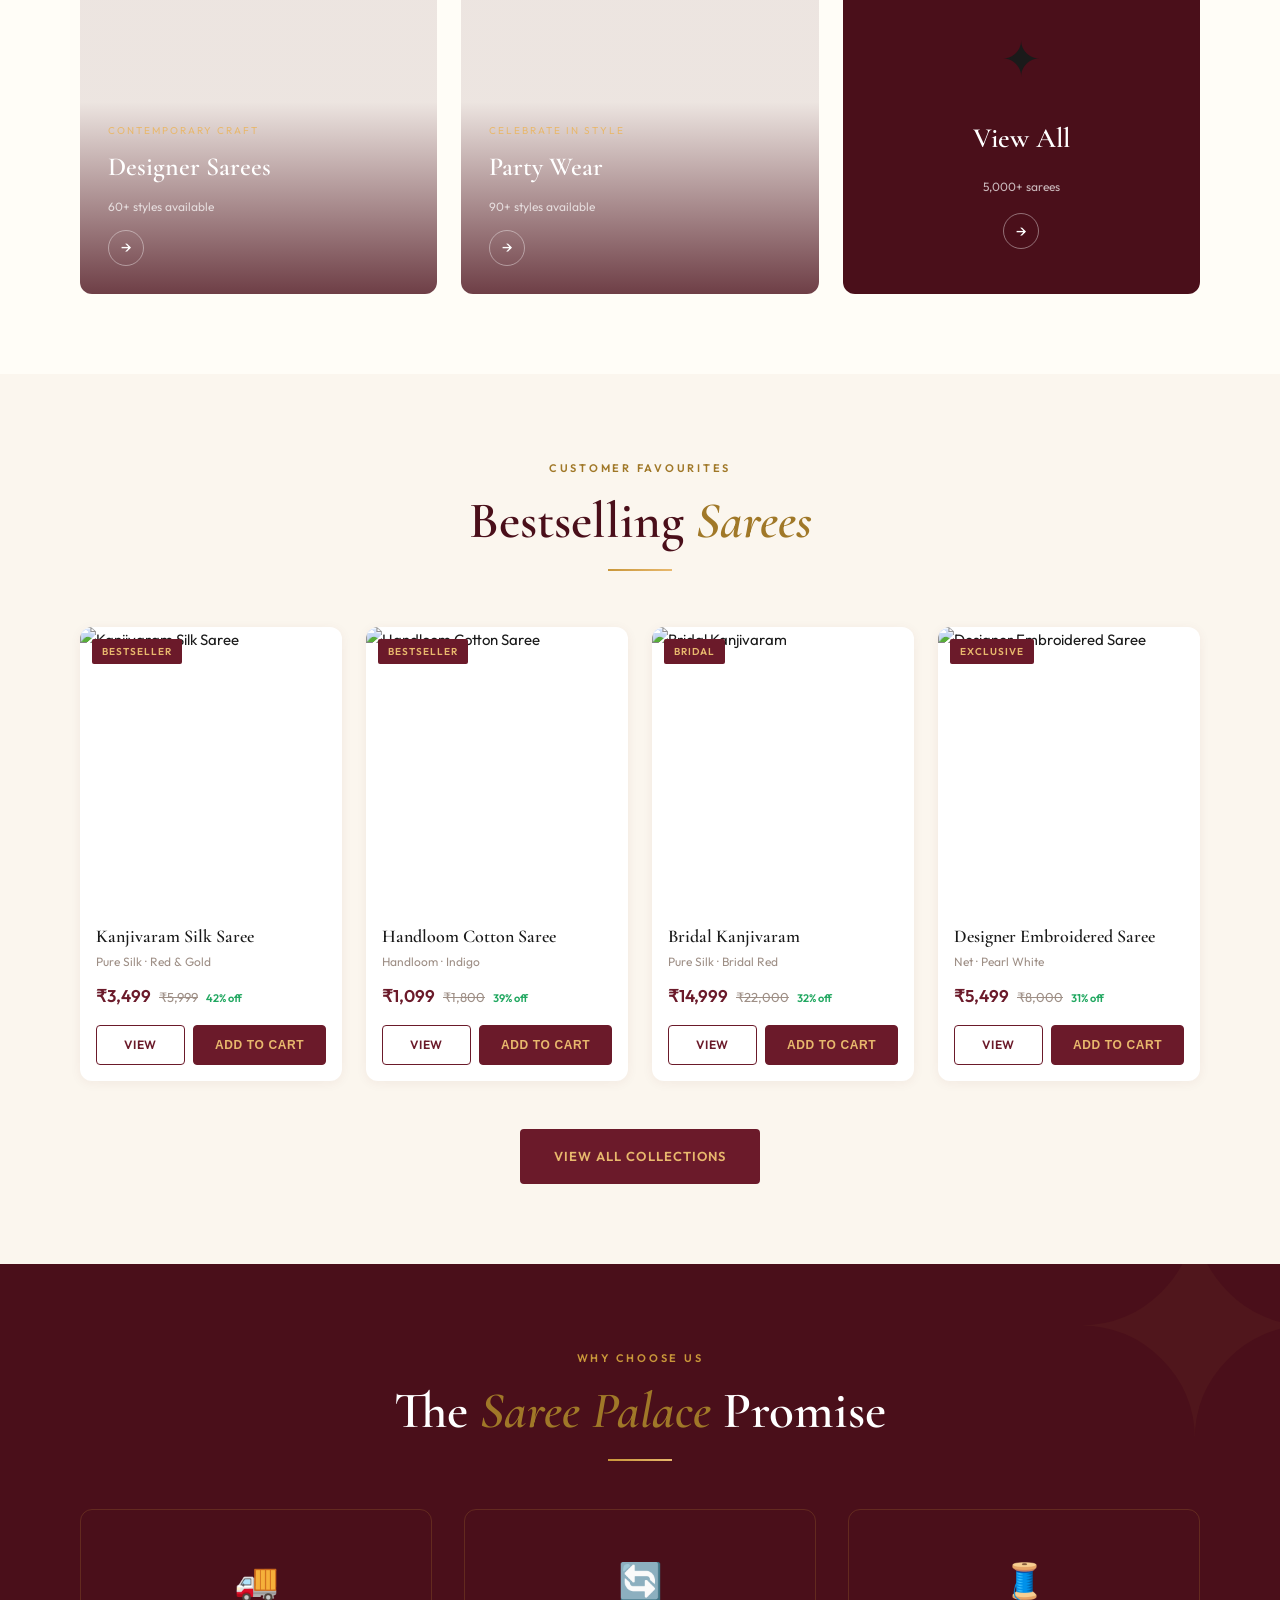
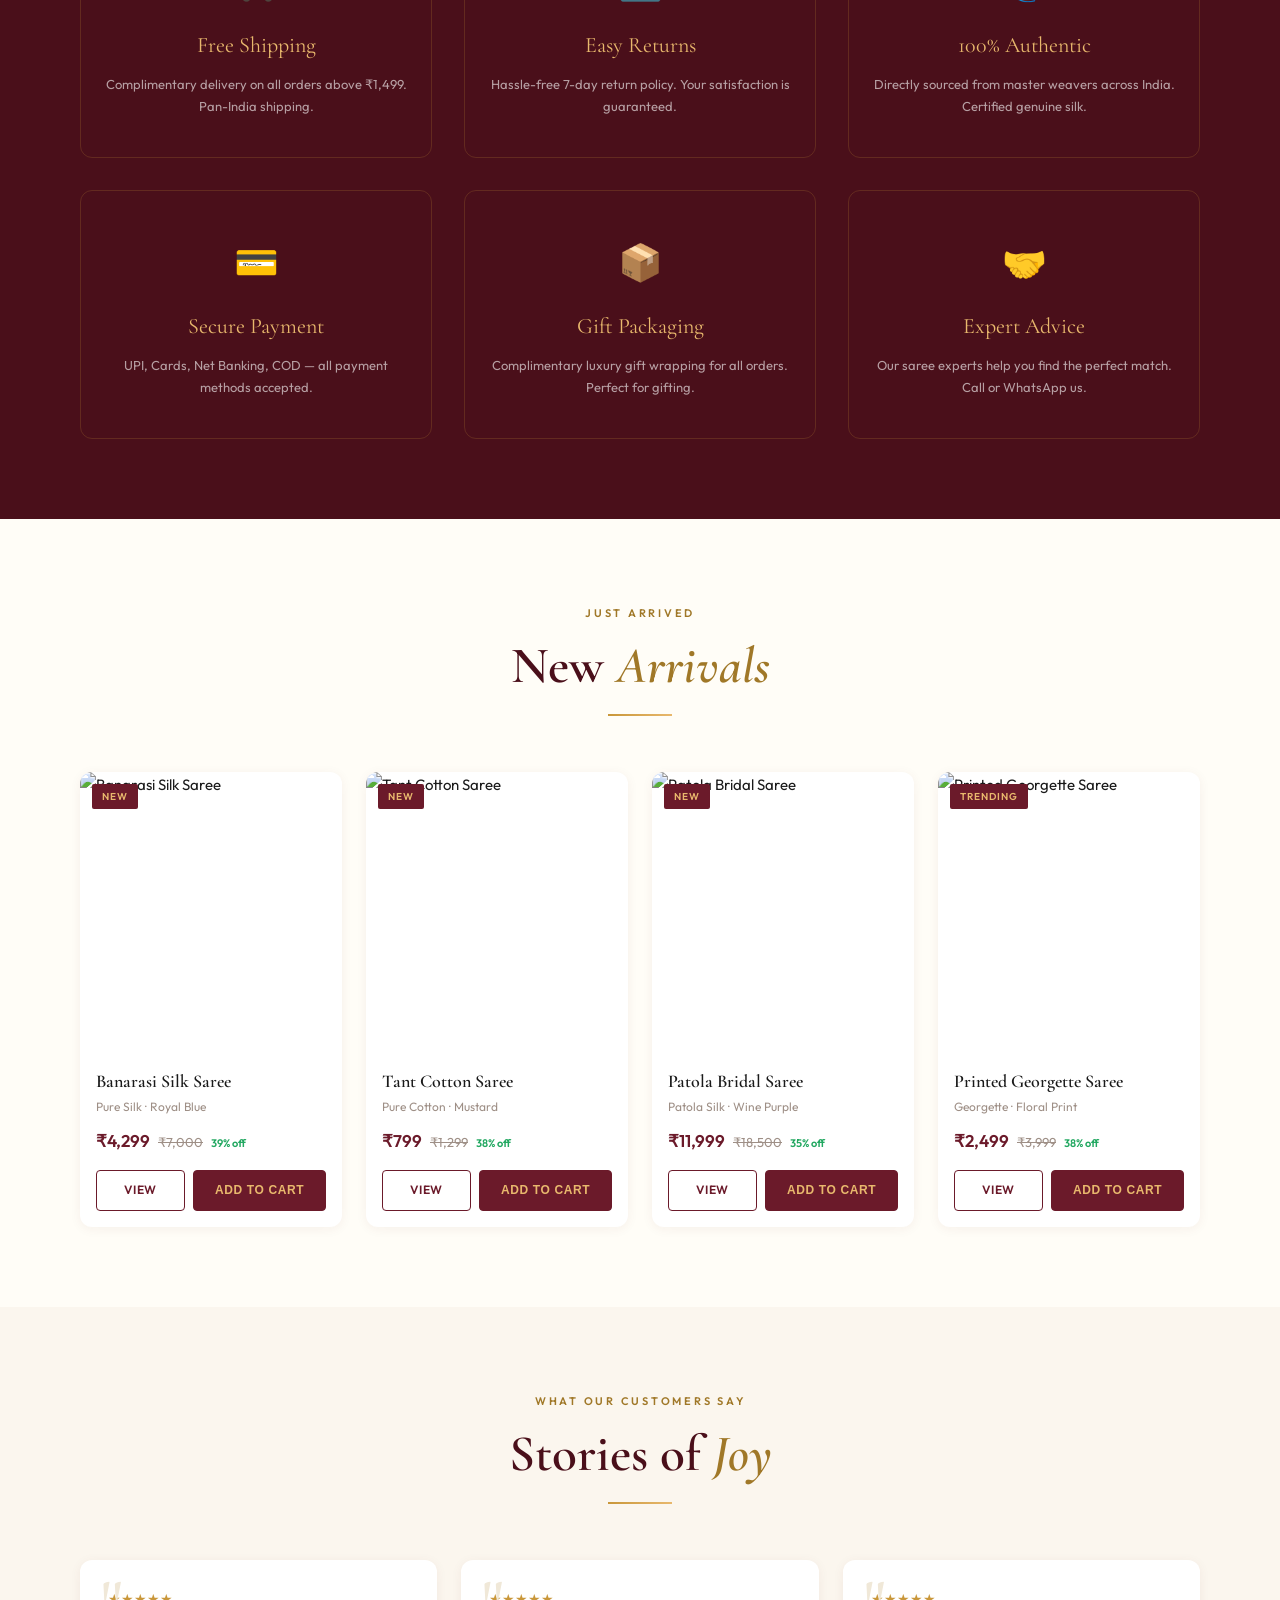
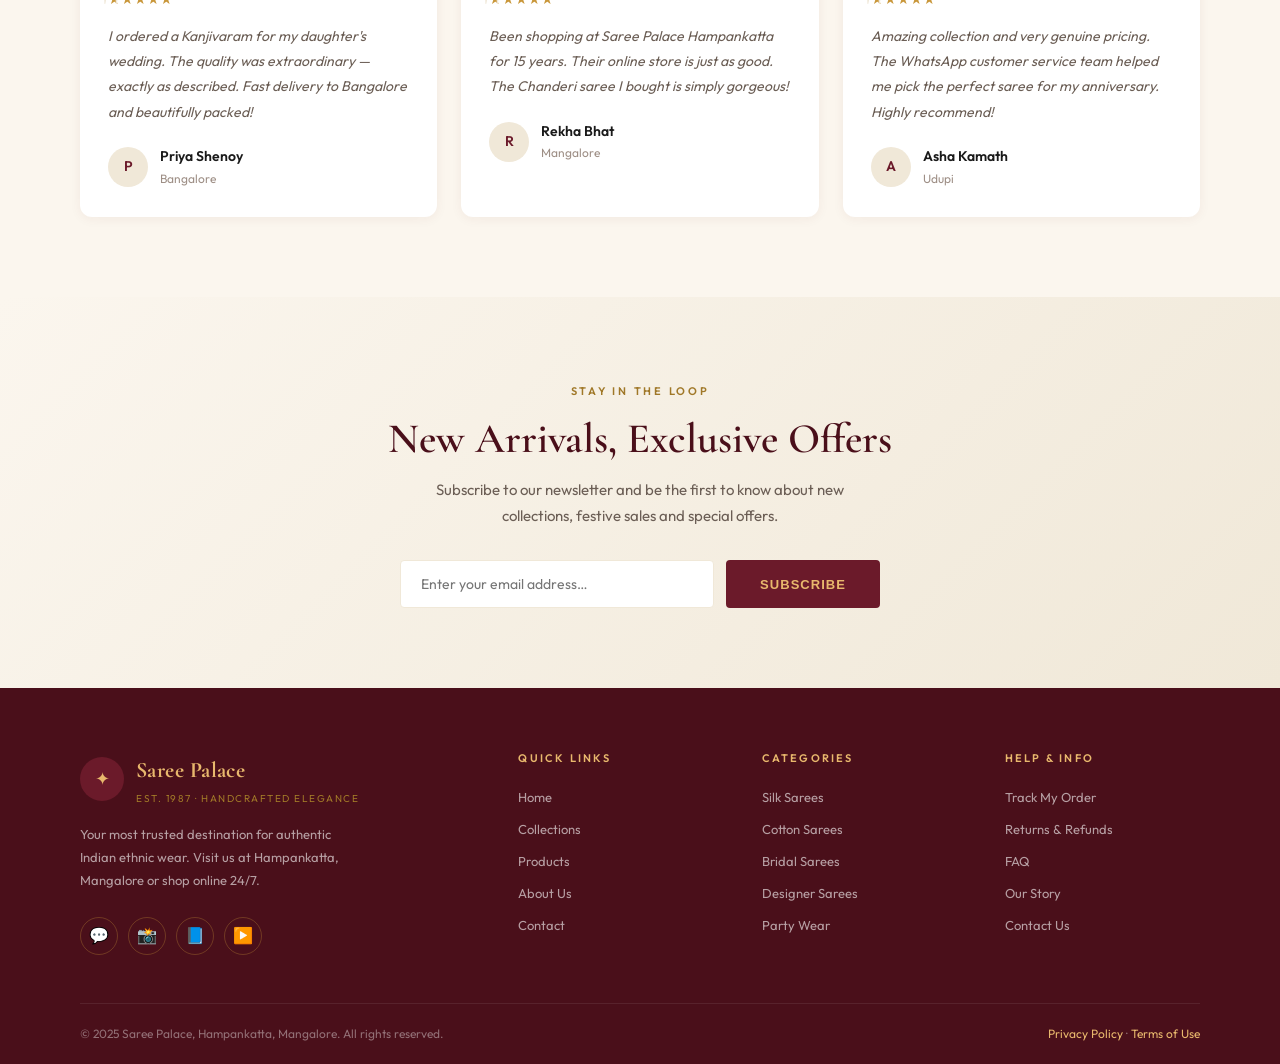
==== commit 0d2727f9: "ella change akire" ====
--- a/index.html
+++ b/index.html
@@ -3,30 +3,21 @@
 <head>
   <meta charset="UTF-8"/>
   <meta name="viewport" content="width=device-width, initial-scale=1.0"/>
-  <title>Saree Palace – Royal Indian Ethnic Wear</title>
+  <title>Saree Palace – Handcrafted Elegance Since 1987</title>
   <link rel="stylesheet" href="style.css"/>
-  <style>
-    .product-img img { width:100%; height:100%; object-fit:cover; display:block; }
-    .colour-item { background-size:cover !important; background-position:center !important; }
-    .kari-img img { width:100%; height:100%; object-fit:cover; }
-    .wedding-card-inner { position:relative; overflow:hidden; min-height:260px; }
-    .wedding-card-inner img { position:absolute; inset:0; width:100%; height:100%; object-fit:cover; z-index:0; }
-    .wedding-card-inner .wedding-overlay { position:absolute; inset:0; z-index:1; }
-    .wedding-card-inner .wedding-text { position:relative; z-index:2; margin-top:auto; }
-    .wedding-card-inner { display:flex; flex-direction:column; justify-content:flex-end; padding:30px; }
-    .hero-saree-display img { width:100%; height:100%; object-fit:cover; }
-  </style>
 </head>
 <body>
 
+<!-- ANNOUNCEMENT -->
 <div class="announcement-bar">
-  <span>✦ Free Shipping on orders above ₹1499 &nbsp;&nbsp; ✦ Use code PALACE10 for 10% off &nbsp;&nbsp; ✦ New Arrivals Every Week &nbsp;&nbsp; ✦ Kanjivaram · Banarasi · Chanderi – All On Sale!</span>
+  <span>✦ Free Shipping on orders above ₹1499 &nbsp;&nbsp;&nbsp; ✦ Use code PALACE10 for 10% off &nbsp;&nbsp;&nbsp; ✦ New Arrivals Every Week! &nbsp;&nbsp;&nbsp; ✦ Authentic Handloom & Silk Sarees since 1987 &nbsp;&nbsp;&nbsp; ✦ Hampankatta, Mangalore</span>
 </div>
 
+<!-- HEADER -->
 <header class="header">
   <div class="header-top">
     <a href="index.html" class="logo">
-      <span class="logo-icon">✦</span>
+      <div class="logo-icon">✦</div>
       <div class="logo-text">
         <span class="logo-main">Saree Palace</span>
         <span class="logo-sub">Est. 1987 · Handcrafted Elegance</span>
@@ -40,334 +31,346 @@
       <a href="contact.html">Contact</a>
     </nav>
     <div class="header-actions">
-      <div class="search-box">🔍 Search sarees...</div>
-      <a href="cart.html" class="btn-cart">🛍 Cart (2)</a>
+      <div class="search-wrapper">
+        <span class="search-icon">🔍</span>
+        <input type="text" id="search-input" placeholder="Search sarees…"/>
+        <div class="search-results-panel" id="search-panel"></div>
+      </div>
+      <a href="cart.html" class="btn-cart">🛍 Cart (<span class="cart-count">0</span>)</a>
     </div>
   </div>
   <nav class="category-nav">
-    <a href="collections.html" class="active"><span class="cat-dot" style="background:#c9973a"></span>Silk Sarees</a>
-    <a href="collections.html"><span class="cat-dot" style="background:#8B4513"></span>Cotton Sarees</a>
-    <a href="collections.html"><span class="cat-dot" style="background:#c0392b"></span>Bridal Sarees</a>
-    <a href="collections.html"><span class="cat-dot" style="background:#8e44ad"></span>Designer</a>
-    <a href="collections.html"><span class="cat-dot" style="background:#e91e63"></span>Party Wear</a>
-    <a href="collections.html"><span class="cat-dot" style="background:#2980b9"></span>Salwar Suits</a>
-    <a href="collections.html"><span class="cat-dot" style="background:#27ae60"></span>Lehengas</a>
+    <a href="collections.html" data-filter="all"><span class="cat-dot" style="background:var(--gold)"></span>All</a>
+    <a href="collections.html?cat=silk"><span class="cat-dot" style="background:#c9973a"></span>Silk Sarees</a>
+    <a href="collections.html?cat=cotton"><span class="cat-dot" style="background:#8B4513"></span>Cotton Sarees</a>
+    <a href="collections.html?cat=bridal"><span class="cat-dot" style="background:#c0392b"></span>Bridal Sarees</a>
+    <a href="collections.html?cat=designer"><span class="cat-dot" style="background:#8e44ad"></span>Designer</a>
+    <a href="collections.html?cat=party"><span class="cat-dot" style="background:#e91e63"></span>Party Wear</a>
   </nav>
 </header>
 
-<!-- HERO BANNER -->
+<!-- HERO -->
 <section class="hero">
-  <div class="hero-bg" style="background-image:url('hero.img.avif'); background-size:cover; background-position:center; opacity:0.18; position:absolute; inset:0; z-index:0;"></div>
-  <div class="hero-bg" style="position:absolute;inset:0;z-index:1; background: radial-gradient(ellipse at 75% 50%, rgba(201,151,58,0.13) 0%, transparent 55%), linear-gradient(135deg, #4a0f0f 0%, #6b1a1aaa 45%, #3a0c0c 100%);"></div>
-  <div class="hero-content" style="z-index:2">
-    <div class="hero-badge">✦ New Collection 2025</div>
-    <h1 class="hero-title">The Art of<br/><em>Indian Elegance</em></h1>
-    <p class="hero-desc">Discover handpicked sarees, suits & lehengas that celebrate the timeless beauty of Indian craftsmanship — woven with love, worn with pride.</p>
-    <div class="hero-btns">
-      <a href="collections.html" class="btn-primary">Shop Now</a>
-      <a href="collections.html" class="btn-outline-light">View Collections</a>
+  <div class="hero-content">
+    <div class="hero-label">✦ Mangalore's Finest Since 1987</div>
+    <h1>Draped in<br/><em>Timeless</em><br/>Elegance</h1>
+    <p class="hero-desc">
+      Discover over 5,000 handpicked sarees — from heirloom Kanjivaram silk
+      to everyday handloom cotton. Each thread tells a story.
+    </p>
+    <div class="hero-actions">
+      <a href="collections.html" class="btn-primary">Shop Collections</a>
+      <a href="about.html" class="btn-outline">Our Story</a>
     </div>
     <div class="hero-stats">
-      <div><div class="hero-stat-num">5000+</div><div class="hero-stat-lbl">Products</div></div>
-      <div><div class="hero-stat-num">50K+</div><div class="hero-stat-lbl">Happy Customers</div></div>
-      <div><div class="hero-stat-num">35+</div><div class="hero-stat-lbl">Years of Trust</div></div>
-    </div>
-  </div>
-  <div class="hero-image-side">
-    <div class="hero-saree-display">
-      <img src="imageshero-saree.jpg.jfif" alt="Beautiful Saree"/>
-    </div>
-  </div>
-</section>
-
-<!-- PROMO STRIP -->
-<div class="promo-strip">
-
-  <!-- Card 1: SALE -->
-  <a href="collections.html" class="promo-card promo-1" style="
-    background-image: url('saree.jpg.jfif');
-    background-size: cover;
-    background-position: center;
-    background-repeat: no-repeat;
-    position: relative;
-  ">
-    <div style="position: absolute; inset: 0; background: rgba(0,0,0,0.4); border-radius: inherit;"></div>
-    <div style="position: relative; z-index: 1;">
-      <div class="promo-tag">SALE</div>
-      <h3>Flat 30–40% Off</h3>
-      <p>All Categories</p>
-      <span class="promo-arrow">→</span>
-    </div>
-  </a>
-
-  <!-- Card 2: TRENDING -->
-  <a href="collections.html" class="promo-card promo-2" style="
-    background-image: url('all.jpg.jfif');
-    background-size: cover;
-    background-position: center;
-    background-repeat: no-repeat;
-    position: relative;
-  ">
-    <div style="position: absolute; inset: 0; background: rgba(0,0,0,0.4); border-radius: inherit;"></div>
-    <div style="position: relative; z-index: 1;">
-      <div class="promo-tag">TRENDING</div>
-      <h3>Sarees On Sale</h3>
-      <p>Starting ₹799</p>
-      <span class="promo-arrow">→</span>
-    </div>
-  </a>
-
-  <!-- Card 3: NEW -->
-  <a href="collections.html" class="promo-card promo-3" style="
-    background-image: url('salwar.jpg.jfif');
-    background-size: cover;
-    background-position: center;
-    background-repeat: no-repeat;
-    position: relative;
-  ">
-    <div style="position: absolute; inset: 0; background: rgba(0,0,0,0.4); border-radius: inherit;"></div>
-    <div style="position: relative; z-index: 1;">
-      <div class="promo-tag">NEW</div>
-      <h3>Salwar Suits</h3>
-      <p>Fresh Arrivals</p>
-      <span class="promo-arrow">→</span>
-    </div>
-  </a>
-
-  <!-- Card 4: WEDDING -->
-  <a href="collections.html" class="promo-card promo-4" style="
-    background-image: url('bridal.jpg');
-    background-size: cover;
-    background-position: center;
-    background-repeat: no-repeat;
-    position: relative;
-  ">
-    <div style="position: absolute; inset: 0; background: rgba(0,0,0,0.4); border-radius: inherit;"></div>
-    <div style="position: relative; z-index: 1;">
-      <div class="promo-tag">WEDDING</div>
-      <h3>Bridal Lehengas</h3>
-      <p>Premium Collection</p>
-      <span class="promo-arrow">→</span>
-    </div>
-  </a>
-
-</div>
-<!-- SHOP BY COLOUR -->
-<section class="section colour-section">
+      <div>
+        <div class="hero-stat-num">5,000+</div>
+        <div class="hero-stat-label">Sarees</div>
+      </div>
+      <div>
+        <div class="hero-stat-num">37</div>
+        <div class="hero-stat-label">Years of Trust</div>
+      </div>
+      <div>
+        <div class="hero-stat-num">50k+</div>
+        <div class="hero-stat-label">Happy Customers</div>
+      </div>
+    </div>
+  </div>
+  <div class="hero-image">
+    <img src="https://images.unsplash.com/photo-1610030469983-98e550d6193c?w=1200&q=85" alt="Bridal Saree Collection"/>
+    <div class="hero-image-overlay"></div>
+    <div class="hero-badge">
+      <div class="hero-badge-icon">⭐</div>
+      <div class="hero-badge-text">
+        <strong>4.9 / 5 Rating</strong>
+        <span>Based on 12,000+ reviews</span>
+      </div>
+    </div>
+  </div>
+</section>
+
+<!-- CATEGORIES -->
+<section class="section">
   <div class="section-header">
-    <span class="section-label">Explore by Palette</span>
-    <h2 class="section-title">Crush on <em>Colour</em></h2>
-    <div class="divider"></div>
-  </div>
-  <div class="colour-grid">
-    <a href="collections.html" class="colour-item" style="background-image:url('red.jfif');background-size:cover;background-position:center"><span>Red</span></a>
-    <a href="collections.html" class="colour-item" style="background-image:url('purple.jfif');background-size:cover;background-position:center"><span>Purple</span></a>
-    <a href="collections.html" class="colour-item" style="background-image:url('yellow.jfif');background-size:cover;background-position:center"><span>Yellow</span></a>
-    <a href="collections.html" class="colour-item" style="background-image:url('green.jfif');background-size:cover;background-position:center"><span>Green</span></a>
-    <a href="collections.html" class="colour-item" style="background-image:url('pink.jfif');background-size:cover;background-position:center"><span>Pink</span></a>
-    <a href="collections.html" class="colour-item" style="background-image:url('blue.jfif');background-size:cover;background-position:center"><span>Blue</span></a>
-  </div>
-</section>
-
-<!-- FEATURED PRODUCTS -->
-<section class="section" style="background:#fff">
+    <span class="section-label">Browse by Category</span>
+    <h2 class="section-title">Find Your <em>Perfect</em> Drape</h2>
+    <div class="divider"></div>
+  </div>
+  <div class="categories-grid">
+    <a href="collections.html?cat=silk" class="category-card">
+      <img src="https://images.unsplash.com/photo-1583391733981-8498408ee4b6?w=800&q=80" alt="Silk Sarees"/>
+      <div class="category-card-overlay">
+        <div class="category-card-label">Heritage Weaves</div>
+        <div class="category-card-name">Silk Sarees</div>
+        <div class="category-card-count">120+ styles available</div>
+        <div class="category-card-arrow">→</div>
+      </div>
+    </a>
+    <a href="collections.html?cat=cotton" class="category-card">
+      <img src="https://images.unsplash.com/photo-1595777457583-95e059d581b8?w=800&q=80" alt="Cotton Sarees"/>
+      <div class="category-card-overlay">
+        <div class="category-card-label">Everyday Comfort</div>
+        <div class="category-card-name">Cotton Sarees</div>
+        <div class="category-card-count">200+ styles available</div>
+        <div class="category-card-arrow">→</div>
+      </div>
+    </a>
+    <a href="collections.html?cat=bridal" class="category-card">
+      <img src="https://images.unsplash.com/photo-1583391733956-6c78276477e2?w=800&q=80" alt="Bridal Sarees"/>
+      <div class="category-card-overlay">
+        <div class="category-card-label">For Your Special Day</div>
+        <div class="category-card-name">Bridal Sarees</div>
+        <div class="category-card-count">80+ styles available</div>
+        <div class="category-card-arrow">→</div>
+      </div>
+    </a>
+    <a href="collections.html?cat=designer" class="category-card">
+      <img src="https://images.unsplash.com/photo-1617627143750-d86bc21e42bb?w=800&q=80" alt="Designer Sarees"/>
+      <div class="category-card-overlay">
+        <div class="category-card-label">Contemporary Craft</div>
+        <div class="category-card-name">Designer Sarees</div>
+        <div class="category-card-count">60+ styles available</div>
+        <div class="category-card-arrow">→</div>
+      </div>
+    </a>
+    <a href="collections.html?cat=party" class="category-card">
+      <img src="https://images.unsplash.com/photo-1582719471384-894fbb16e074?w=800&q=80" alt="Party Wear"/>
+      <div class="category-card-overlay">
+        <div class="category-card-label">Celebrate in Style</div>
+        <div class="category-card-name">Party Wear</div>
+        <div class="category-card-count">90+ styles available</div>
+        <div class="category-card-arrow">→</div>
+      </div>
+    </a>
+    <a href="collections.html" class="category-card" style="background:var(--burgundy-dk)">
+      <div class="category-card-overlay" style="background:none;justify-content:center;align-items:center;text-align:center">
+        <div style="font-size:48px;margin-bottom:16px">✦</div>
+        <div class="category-card-name" style="font-size:28px">View All</div>
+        <div class="category-card-count" style="margin-top:6px">5,000+ sarees</div>
+        <div class="category-card-arrow" style="margin:16px auto 0">→</div>
+      </div>
+    </a>
+  </div>
+</section>
+
+<!-- BESTSELLERS -->
+<section class="section bg-cream">
   <div class="section-header">
-    <span class="section-label">Hand-Picked For You</span>
-    <h2 class="section-title">Featured <em>Products</em></h2>
-    <div class="divider"></div>
-  </div>
-  <div class="product-grid">
-
-    <a href="product.html" class="product-card">
-      <div class="product-img" style="height:300px;overflow:hidden">
-        <img src="12.jfif" alt="Kanjivaram Silk Saree"/>
-        <div class="product-badge">Bestseller</div>
-      </div>
-      <div class="product-info">
-        <h4>Kanjivaram Silk Saree</h4>
-        <p class="product-material">Pure Silk · Red & Gold</p>
-        <div class="product-price"><span class="price-now">₹3,499</span><span class="price-old">₹5,999</span></div>
-        <div class="product-actions"><a href="product.html" class="btn-view">View</a><a href="cart.html" class="btn-addcart">Add to Cart</a></div>
-      </div>
-    </a>
-
-    <a href="product.html" class="product-card">
-      <div class="product-img" style="height:300px;overflow:hidden">
-        <img src="banarasi.jfif" alt="Banarasi Georgette Saree"/>
-        <div class="product-badge" style="background:var(--gold-dk)">New</div>
-      </div>
-      <div class="product-info">
-        <h4>Banarasi Georgette Saree</h4>
-        <p class="product-material">Georgette · Royal Blue</p>
-        <div class="product-price"><span class="price-now">₹2,199</span><span class="price-old">₹3,499</span></div>
-        <div class="product-actions"><a href="product.html" class="btn-view">View</a><a href="cart.html" class="btn-addcart">Add to Cart</a></div>
-      </div>
-    </a>
-
-    <a href="product.html" class="product-card">
-      <div class="product-img" style="height:300px;overflow:hidden">
-        <img src="anarkali.jfif" alt="Anarkali Suit"/>
-        <div class="product-badge" style="background:#e91e63">Trending</div>
-      </div>
-      <div class="product-info">
-        <h4>Embroidered Anarkali Suit</h4>
-        <p class="product-material">Crepe · Deep Purple</p>
-        <div class="product-price"><span class="price-now">₹1,899</span><span class="price-old">₹2,999</span></div>
-        <div class="product-actions"><a href="product.html" class="btn-view">View</a><a href="cart.html" class="btn-addcart">Add to Cart</a></div>
-      </div>
-    </a>
-
-    <a href="product.html" class="product-card">
-      <div class="product-img" style="height:300px;overflow:hidden">
-        <img src="bl.jfif" alt="Bridal Lehenga"/>
-        <div class="product-badge">Sale</div>
-      </div>
-      <div class="product-info">
-        <h4>Bridal Lehenga Choli</h4>
-        <p class="product-material">Raw Silk · Emerald</p>
-        <div class="product-price"><span class="price-now">₹7,999</span><span class="price-old">₹12,999</span></div>
-        <div class="product-actions"><a href="product.html" class="btn-view">View</a><a href="cart.html" class="btn-addcart">Add to Cart</a></div>
-      </div>
-    </a>
-
-  </div>
-  <div class="section-cta"><a href="collections.html" class="btn-primary">View All Products</a></div>
-</section>
-
-<!-- WEDDING SERIES -->
-<section class="section wedding-section">
-  <div class="section-header light">
-    <span class="section-label">Celebrate Every Moment</span>
-    <h2 class="section-title">The Wedding <em>Series</em></h2>
-    <div class="divider"></div>
-  </div>
-  <div class="wedding-grid">
-    <a href="collections.html" class="wedding-card">
-      <div class="wedding-card-inner">
-        <img src="hm.jfif"Haldi Mehendi/>
-        <div class="wedding-overlay" style="background:linear-gradient(to top,rgba(74,15,15,0.85),transparent)"></div>
-        <div class="wedding-text">
-          <div class="wedding-icon"></div>
-          <h3>Haldi & Mehendi</h3>
-          <p>Vibrant yellows & greens for your festive moments</p>
-        </div>
-      </div>
-    </a>
-    <a href="collections.html" class="wedding-card">
-      <div class="wedding-card-inner">
-        <img src="recep.jfif" alt="Reception"/>
-        <div class="wedding-overlay" style="background:linear-gradient(to top,rgba(74,15,15,0.85),transparent)"></div>
-        <div class="wedding-text">
-          <div class="wedding-icon"></div>
-          <h3>Reception</h3>
-          <p>Glamorous evening wear for the grand celebration</p>
-        </div>
-      </div>
-    </a>
-    <a href="collections.html" class="wedding-card">
-      <div class="wedding-card-inner">
-        <img src="brdsmd.jfif" alt="Bridesmaid"/>
-        <div class="wedding-overlay" style="background:linear-gradient(to top,rgba(74,15,15,0.85),transparent)"></div>
-        <div class="wedding-text">
-          <div class="wedding-icon"></div>
-          <h3>Bridesmaid</h3>
-          <p>Coordinated elegance for your closest tribe</p>
-        </div>
-      </div>
-    </a>
-  </div>
-</section>
-
-<!-- KARIGARI STUDIO -->
-<section class="section" style="background:var(--cream)">
+    <span class="section-label">Customer Favourites</span>
+    <h2 class="section-title">Bestselling <em>Sarees</em></h2>
+    <div class="divider"></div>
+  </div>
+  <div class="product-grid" id="bestseller-grid"></div>
+  <div style="text-align:center;margin-top:48px">
+    <a href="collections.html" class="btn-primary">View All Collections</a>
+  </div>
+</section>
+
+<!-- OFFERS -->
+<section class="offer-banner">
+  <div class="section-header" style="margin-bottom:48px">
+    <span class="section-label" style="color:var(--gold)">Why Choose Us</span>
+    <h2 class="section-title" style="color:var(--white)">The <em>Saree Palace</em> Promise</h2>
+    <div class="divider"></div>
+  </div>
+  <div class="offer-banner-grid">
+    <div class="offer-item">
+      <div class="offer-icon">🚚</div>
+      <div class="offer-title">Free Shipping</div>
+      <div class="offer-desc">Complimentary delivery on all orders above ₹1,499. Pan-India shipping.</div>
+    </div>
+    <div class="offer-item">
+      <div class="offer-icon">🔄</div>
+      <div class="offer-title">Easy Returns</div>
+      <div class="offer-desc">Hassle-free 7-day return policy. Your satisfaction is guaranteed.</div>
+    </div>
+    <div class="offer-item">
+      <div class="offer-icon">🧵</div>
+      <div class="offer-title">100% Authentic</div>
+      <div class="offer-desc">Directly sourced from master weavers across India. Certified genuine silk.</div>
+    </div>
+    <div class="offer-item">
+      <div class="offer-icon">💳</div>
+      <div class="offer-title">Secure Payment</div>
+      <div class="offer-desc">UPI, Cards, Net Banking, COD — all payment methods accepted.</div>
+    </div>
+    <div class="offer-item">
+      <div class="offer-icon">📦</div>
+      <div class="offer-title">Gift Packaging</div>
+      <div class="offer-desc">Complimentary luxury gift wrapping for all orders. Perfect for gifting.</div>
+    </div>
+    <div class="offer-item">
+      <div class="offer-icon">🤝</div>
+      <div class="offer-title">Expert Advice</div>
+      <div class="offer-desc">Our saree experts help you find the perfect match. Call or WhatsApp us.</div>
+    </div>
+  </div>
+</section>
+
+<!-- NEW ARRIVALS -->
+<section class="section">
   <div class="section-header">
-    <span class="section-label">Craftsmanship Redefined</span>
-    <h2 class="section-title">The Karigari <em>Studio</em></h2>
-    <div class="divider"></div>
-  </div>
-  <div class="karigari-grid">
-    <a href="collections.html" class="karigari-card">
-      <div class="kari-img" style="height:180px;overflow:hidden">
-        <img src="zari.jfif" alt="Zari Work Sarees"/>
-      </div>
-      <h4>Zari Work Sarees</h4><p>Gold & silver thread embroidery</p>
-    </a>
-    <a href="collections.html" class="karigari-card">
-      <div class="kari-img" style="height:180px;overflow:hidden">
-        <img src="stone.jfif" alt="Stone Work Sarees"/>
-      </div>
-      <h4>Stone Work Sarees</h4><p>Studded with precious stones</p>
-    </a>
-    <a href="collections.html" class="karigari-card">
-      <div class="kari-img" style="height:180px;overflow:hidden">
-        <img src="shimmer.jfif" alt="Sequin Sarees"/>
-      </div>
-      <h4>Sequin Sarees</h4><p>Shimmer & shine all night</p>
-    </a>
-    <a href="collections.html" class="karigari-card">
-      <div class="kari-img" style="height:180px;overflow:hidden">
-        <img src="hand.jfif" alt="Hand Block Print"/>
-      </div>
-      <h4>Hand Block Print</h4><p>Traditional Jaipur craftsmanship</p>
-    </a>
-  </div>
-</section>
-
-<!-- OFFERS -->
-<section class="offers-banner">
-  <h2>✦ Exclusive Offers Just for You ✦</h2>
-  <p>Use these special codes at checkout and save big on your favourite picks</p>
-  <div class="offer-codes">
-    <span class="offer-code">PALACE10</span>
-    <span class="offer-code">SAREE20</span>
-    <span class="offer-code">BRIDAL30</span>
-  </div>
-  <a href="collections.html" class="btn-primary">Shop & Save Now</a>
+    <span class="section-label">Just Arrived</span>
+    <h2 class="section-title">New <em>Arrivals</em></h2>
+    <div class="divider"></div>
+  </div>
+  <div class="product-grid" id="new-arrivals-grid"></div>
+</section>
+
+<!-- TESTIMONIALS -->
+<section class="section bg-cream">
+  <div class="section-header">
+    <span class="section-label">What Our Customers Say</span>
+    <h2 class="section-title">Stories of <em>Joy</em></h2>
+    <div class="divider"></div>
+  </div>
+  <div class="testimonials-grid">
+    <div class="testimonial-card">
+      <div class="testimonial-stars">★★★★★</div>
+      <p class="testimonial-text">I ordered a Kanjivaram for my daughter's wedding. The quality was extraordinary — exactly as described. Fast delivery to Bangalore and beautifully packed!</p>
+      <div class="testimonial-author">
+        <div class="testimonial-avatar">P</div>
+        <div>
+          <div class="testimonial-name">Priya Shenoy</div>
+          <div class="testimonial-city">Bangalore</div>
+        </div>
+      </div>
+    </div>
+    <div class="testimonial-card">
+      <div class="testimonial-stars">★★★★★</div>
+      <p class="testimonial-text">Been shopping at Saree Palace Hampankatta for 15 years. Their online store is just as good. The Chanderi saree I bought is simply gorgeous!</p>
+      <div class="testimonial-author">
+        <div class="testimonial-avatar">R</div>
+        <div>
+          <div class="testimonial-name">Rekha Bhat</div>
+          <div class="testimonial-city">Mangalore</div>
+        </div>
+      </div>
+    </div>
+    <div class="testimonial-card">
+      <div class="testimonial-stars">★★★★★</div>
+      <p class="testimonial-text">Amazing collection and very genuine pricing. The WhatsApp customer service team helped me pick the perfect saree for my anniversary. Highly recommend!</p>
+      <div class="testimonial-author">
+        <div class="testimonial-avatar">A</div>
+        <div>
+          <div class="testimonial-name">Asha Kamath</div>
+          <div class="testimonial-city">Udupi</div>
+        </div>
+      </div>
+    </div>
+  </div>
+</section>
+
+<!-- NEWSLETTER -->
+<section class="newsletter">
+  <span class="section-label">Stay in the Loop</span>
+  <h2>New Arrivals, Exclusive Offers</h2>
+  <p>Subscribe to our newsletter and be the first to know about new collections, festive sales and special offers.</p>
+  <div class="newsletter-form">
+    <input type="email" placeholder="Enter your email address…"/>
+    <button class="btn-primary" onclick="showToast('✦ Thank you for subscribing!')">Subscribe</button>
+  </div>
 </section>
 
 <!-- FOOTER -->
 <footer class="footer">
   <div class="footer-top">
     <div class="footer-brand">
-      <div class="logo">
-        <span class="logo-icon">✦</span>
+      <a href="index.html" class="logo">
+        <div class="logo-icon">✦</div>
         <div class="logo-text">
           <span class="logo-main" style="color:var(--gold-lt)">Saree Palace</span>
           <span class="logo-sub">Est. 1987 · Handcrafted Elegance</span>
         </div>
-      </div>
-      <p>Your trusted destination for authentic Indian ethnic wear. From the looms of Kanchipuram to the lanes of Varanasi — we bring India's finest weaves to your doorstep.</p>
-      <div class="footer-social">
-        <div class="social-icon">📘</div><div class="social-icon">📸</div>
-        <div class="social-icon">💬</div><div class="social-icon">▶️</div>
-      </div>
-    </div>
-    <div class="footer-col"><h5>Quick Links</h5>
-      <a href="index.html">Home</a><a href="collections.html">Collections</a>
-      <a href="product.html">New Arrivals</a><a href="about.html">About Us</a><a href="contact.html">Contact</a>
-    </div>
-    <div class="footer-col"><h5>Categories</h5>
-      <a href="collections.html">Silk Sarees</a><a href="collections.html">Cotton Sarees</a>
-      <a href="collections.html">Bridal Sarees</a><a href="collections.html">Designer Wear</a><a href="collections.html">Lehengas</a>
-    </div>
-    <div class="footer-col"><h5>Help</h5>
-      <a href="contact.html">Track Order</a><a href="contact.html">Returns & Exchange</a>
-      <a href="contact.html">Size Guide</a><a href="contact.html">FAQ</a>
-    </div>
-  </div>
+      </a>
+      <p>Your most trusted destination for authentic Indian ethnic wear. Visit us at Hampankatta, Mangalore or shop online 24/7.</p>
+      <div class="footer-social-icons">
+        <a href="https://wa.me/919876543210" target="_blank" class="footer-social-btn" title="WhatsApp">💬</a>
+        <a href="https://www.instagram.com/" target="_blank" class="footer-social-btn" title="Instagram">📸</a>
+        <a href="https://www.facebook.com/" target="_blank" class="footer-social-btn" title="Facebook">📘</a>
+        <a href="https://www.youtube.com/" target="_blank" class="footer-social-btn" title="YouTube">▶️</a>
+      </div>
+    </div>
+    <div class="footer-col">
+      <h5>Quick Links</h5>
+      <a href="index.html">Home</a>
+      <a href="collections.html">Collections</a>
+      <a href="product.html">Products</a>
+      <a href="about.html">About Us</a>
+      <a href="contact.html">Contact</a>
+    </div>
+    <div class="footer-col">
+      <h5>Categories</h5>
+      <a href="collections.html?cat=silk">Silk Sarees</a>
+      <a href="collections.html?cat=cotton">Cotton Sarees</a>
+      <a href="collections.html?cat=bridal">Bridal Sarees</a>
+      <a href="collections.html?cat=designer">Designer Sarees</a>
+      <a href="collections.html?cat=party">Party Wear</a>
+    </div>
+    <div class="footer-col">
+      <h5>Help & Info</h5>
+      <a href="contact.html">Track My Order</a>
+      <a href="contact.html">Returns & Refunds</a>
+      <a href="contact.html">FAQ</a>
+      <a href="about.html">Our Story</a>
+      <a href="contact.html">Contact Us</a>
+    </div>
+  </div>
+  <div class="footer-divider"></div>
   <div class="footer-bottom">
-    <p>© 2025 Saree Palace. All rights reserved. Made with ❤️ in India.</p>
-    <p>Privacy Policy · Terms of Service · <a href="#">Sitemap</a></p>
+    <p>© 2025 Saree Palace, Hampankatta, Mangalore. All rights reserved.</p>
+    <p><a href="#">Privacy Policy</a> · <a href="#">Terms of Use</a></p>
   </div>
 </footer>
+
+<!-- FLOATING SOCIAL BUTTONS -->
+<div class="floating-social">
+  <a href="https://wa.me/919876543210" target="_blank" class="float-btn float-whatsapp" title="Chat on WhatsApp">💬</a>
+  <a href="https://www.instagram.com/" target="_blank" class="float-btn float-instagram" title="Follow on Instagram">📸</a>
+  <button class="float-btn float-back-top" id="back-top" title="Back to Top">↑</button>
+</div>
+
+<script src="script.js"></script>
 <script>
-  document.querySelectorAll('.filter-chip').forEach(chip => {
-    chip.addEventListener('click', function() {
-      this.closest('.filter-chips').querySelectorAll('.filter-chip').forEach(c => c.classList.remove('active'));
-      this.classList.add('active');
-    });
-  });
+  // Render bestsellers
+  const bestsellerIds = [1, 6, 9, 15];
+  const newArrivalIds = [2, 5, 11, 13];
+
+  function renderProductGrid(ids, containerId) {
+    const container = document.getElementById(containerId);
+    if (!container) return;
+    container.innerHTML = ids.map(id => {
+      const p = PRODUCTS.find(x => x.id === id);
+      if (!p) return '';
+      const discount = Math.round((1 - p.price / p.oldPrice) * 100);
+      return `
+        <div class="product-card" onclick="window.location.href='product.html?id=${p.id}'">
+          <div class="product-img">
+            <img src="${p.img}" alt="${p.name}" loading="lazy"/>
+            <div class="product-badge">${p.badge}</div>
+            <div class="product-wishlist" onclick="event.stopPropagation();this.textContent=this.textContent==='♡'?'♥':'♡'">♡</div>
+          </div>
+          <div class="product-info">
+            <h4>${p.name}</h4>
+            <p class="product-material">${p.material}</p>
+            <div class="product-price">
+              <span class="price-now">₹${p.price.toLocaleString('en-IN')}</span>
+              <span class="price-old">₹${p.oldPrice.toLocaleString('en-IN')}</span>
+              <span class="price-off">${discount}% off</span>
+            </div>
+            <div class="product-actions">
+              <a href="product.html?id=${p.id}" class="btn-view">View</a>
+              <button class="btn-addcart" onclick="event.stopPropagation();addToCart(${p.id})">Add to Cart</button>
+            </div>
+          </div>
+        </div>
+      `;
+    }).join('');
+  }
+
+  renderProductGrid(bestsellerIds, 'bestseller-grid');
+  renderProductGrid(newArrivalIds, 'new-arrivals-grid');
 </script>
-<script src="script.js"></script>
 </body>
 </html>
--- a/style.css
+++ b/style.css
@@ -1,347 +1,1133 @@
-@import url('https://fonts.googleapis.com/css2?family=Playfair+Display:ital,wght@0,400;0,600;0,700;1,400;1,600&family=Cormorant+Garamond:wght@300;400;500;600&family=Jost:wght@300;400;500;600&display=swap');
+@import url('https://fonts.googleapis.com/css2?family=Cormorant+Garamond:ital,wght@0,300;0,400;0,500;0,600;0,700;1,300;1,400;1,600&family=Outfit:wght@300;400;500;600&display=swap');
 
 :root {
-  --maroon:    #6b1a1a;
-  --maroon-dk: #4a0f0f;
-  --maroon-lt: #9b2929;
-  --gold:      #c9973a;
-  --gold-lt:   #e8c87a;
-  --gold-dk:   #a07020;
-  --cream:     #fdf6ec;
-  --cream-dk:  #f5e8d0;
-  --off-white: #fffdf8;
-  --charcoal:  #2c2215;
-  --mid-gray:  #7a6a5a;
-  --light-gray:#e8dfd0;
-  --shadow-sm: 0 2px 12px rgba(107,26,26,0.10);
-  --shadow-md: 0 6px 30px rgba(107,26,26,0.18);
-  --shadow-lg: 0 16px 60px rgba(107,26,26,0.22);
-  --transition: 0.3s cubic-bezier(0.4,0,0.2,1);
+  --burgundy: #6B1A2A;
+  --burgundy-dk: #4a0f1a;
+  --burgundy-lt: #8c2d3f;
+  --gold: #C9973A;
+  --gold-lt: #e8b86d;
+  --gold-dk: #a07828;
+  --cream: #FBF6EE;
+  --cream-dk: #f0e8d8;
+  --ivory: #FFFDF7;
+  --charcoal: #1a1a1a;
+  --muted: #6b5e55;
+  --light-muted: #9e8f86;
+  --white: #fff;
+  --shadow: 0 4px 24px rgba(107,26,42,0.10);
+  --shadow-lg: 0 8px 48px rgba(107,26,42,0.18);
+  --radius: 4px;
+  --radius-lg: 12px;
+  --transition: all 0.3s ease;
 }
 
 *, *::before, *::after { box-sizing: border-box; margin: 0; padding: 0; }
+
 html { scroll-behavior: smooth; }
-body { font-family: 'Jost', sans-serif; background: var(--off-white); color: var(--charcoal); line-height: 1.6; overflow-x: hidden; }
+
+body {
+  font-family: 'Outfit', sans-serif;
+  background: var(--ivory);
+  color: var(--charcoal);
+  font-size: 15px;
+  line-height: 1.7;
+  overflow-x: hidden;
+}
+
+h1, h2, h3, h4, h5 {
+  font-family: 'Cormorant Garamond', serif;
+  font-weight: 600;
+  line-height: 1.25;
+}
+
 a { text-decoration: none; color: inherit; }
-
-::-webkit-scrollbar { width: 5px; }
-::-webkit-scrollbar-track { background: var(--cream); }
-::-webkit-scrollbar-thumb { background: var(--gold); border-radius: 3px; }
-
-/* ANNOUNCEMENT BAR */
+img { display: block; max-width: 100%; }
+
+/* ── ANNOUNCEMENT BAR ── */
 .announcement-bar {
-  background: var(--maroon-dk); color: var(--gold-lt);
-  text-align: center; padding: 9px 20px;
-  font-size: 12.5px; letter-spacing: 0.5px;
-  overflow: hidden; white-space: nowrap;
-}
-.announcement-bar span { display: inline-block; animation: marquee 24s linear infinite; }
-@keyframes marquee { from { transform: translateX(80vw); } to { transform: translateX(-100%); } }
-
-/* HEADER */
+  background: var(--burgundy-dk);
+  color: var(--gold-lt);
+  text-align: center;
+  font-size: 12px;
+  letter-spacing: 0.08em;
+  padding: 8px 16px;
+  font-family: 'Outfit', sans-serif;
+  font-weight: 500;
+  white-space: nowrap;
+  overflow: hidden;
+}
+.announcement-bar span {
+  display: inline-block;
+  animation: marquee 30s linear infinite;
+}
+@keyframes marquee {
+  from { transform: translateX(100vw); }
+  to { transform: translateX(-100%); }
+}
+
+/* ── HEADER ── */
 .header {
-  background: var(--off-white); border-bottom: 1px solid var(--light-gray);
-  position: sticky; top: 0; z-index: 999;
-  box-shadow: 0 2px 20px rgba(107,26,26,0.07);
-}
+  position: sticky;
+  top: 0;
+  z-index: 100;
+  background: var(--ivory);
+  border-bottom: 1px solid var(--cream-dk);
+  box-shadow: 0 2px 16px rgba(107,26,42,0.07);
+}
+
 .header-top {
-  display: flex; align-items: center; justify-content: space-between;
-  padding: 14px 60px; gap: 20px;
-}
+  display: flex;
+  align-items: center;
+  justify-content: space-between;
+  padding: 14px 48px;
+  gap: 24px;
+}
+
 .logo { display: flex; align-items: center; gap: 12px; }
-.logo-icon { font-size: 28px; color: var(--gold); }
-.logo-text { display: flex; flex-direction: column; }
-.logo-main { font-family: 'Playfair Display', serif; font-size: 26px; font-weight: 700; color: var(--maroon); line-height: 1; }
-.logo-sub { font-size: 9.5px; font-family: 'Cormorant Garamond', serif; letter-spacing: 2.5px; color: var(--gold-dk); text-transform: uppercase; margin-top: 2px; }
-.header-nav { display: flex; align-items: center; gap: 2px; }
-.header-nav a { font-size: 12.5px; font-weight: 500; color: var(--charcoal); padding: 7px 14px; letter-spacing: 0.5px; text-transform: uppercase; border-radius: 4px; transition: all var(--transition); }
-.header-nav a:hover, .header-nav a.active { color: var(--maroon); background: var(--cream); font-weight: 600; }
-.header-actions { display: flex; align-items: center; gap: 10px; }
-.search-box { display: flex; align-items: center; gap: 8px; border: 1.5px solid var(--light-gray); border-radius: 30px; padding: 7px 16px; font-size: 12.5px; color: var(--mid-gray); cursor: pointer; transition: border-color var(--transition); }
-.search-box:hover { border-color: var(--gold); }
-.btn-cart { background: var(--maroon); color: var(--gold-lt); padding: 8px 20px; border-radius: 30px; font-size: 12.5px; font-weight: 500; transition: background var(--transition); white-space: nowrap; }
-.btn-cart:hover { background: var(--gold-dk); }
-
-/* CATEGORY NAV */
-.category-nav { display: flex; justify-content: center; gap: 4px; padding: 8px 60px; background: var(--cream); border-top: 1px solid var(--light-gray); overflow-x: auto; }
-.category-nav::-webkit-scrollbar { height: 0; }
-.category-nav a { display: flex; align-items: center; gap: 7px; padding: 5px 16px; border-radius: 30px; font-size: 12px; font-weight: 500; letter-spacing: 0.5px; text-transform: uppercase; color: var(--charcoal); transition: all var(--transition); white-space: nowrap; border: 1.5px solid transparent; }
-.category-nav a:hover, .category-nav a.active { background: var(--maroon); color: var(--cream); border-color: var(--maroon); }
-.cat-dot { width: 10px; height: 10px; border-radius: 50%; }
-
-/* BUTTONS */
-.btn-primary { display: inline-block; background: var(--maroon); color: var(--gold-lt); padding: 13px 34px; border-radius: 40px; font-weight: 500; font-size: 13px; letter-spacing: 1.5px; text-transform: uppercase; border: 2px solid var(--maroon); transition: all var(--transition); cursor: pointer; }
-.btn-primary:hover { background: transparent; color: var(--maroon); }
-.btn-outline-dark { display: inline-block; background: transparent; color: var(--maroon); padding: 13px 34px; border-radius: 40px; font-weight: 500; font-size: 13px; letter-spacing: 1.5px; text-transform: uppercase; border: 2px solid var(--maroon); transition: all var(--transition); cursor: pointer; }
-.btn-outline-dark:hover { background: var(--maroon); color: var(--gold-lt); }
-.btn-outline-light { display: inline-block; background: transparent; color: var(--cream); padding: 13px 34px; border-radius: 40px; font-weight: 500; font-size: 13px; letter-spacing: 1.5px; text-transform: uppercase; border: 2px solid rgba(255,255,255,0.5); transition: all var(--transition); cursor: pointer; }
-.btn-outline-light:hover { background: var(--cream); color: var(--maroon); }
-.btn-gold { display: inline-block; background: var(--gold); color: var(--charcoal); padding: 13px 34px; border-radius: 40px; font-weight: 600; font-size: 13px; letter-spacing: 1px; text-transform: uppercase; border: none; cursor: pointer; transition: all var(--transition); }
-.btn-gold:hover { background: var(--gold-dk); color: var(--cream); }
-
-/* SECTION COMMONS */
-.section { padding: 80px 60px; }
-.section-header { text-align: center; margin-bottom: 50px; }
-.section-header.light .section-label { color: var(--gold-lt); }
-.section-header.light .section-title { color: var(--cream); }
-.section-label { display: block; font-family: 'Cormorant Garamond', serif; font-size: 12px; letter-spacing: 3.5px; text-transform: uppercase; color: var(--gold); margin-bottom: 10px; }
-.section-title { font-family: 'Playfair Display', serif; font-size: 38px; font-weight: 700; color: var(--maroon); line-height: 1.2; }
+.logo-icon {
+  width: 44px; height: 44px;
+  background: var(--burgundy);
+  color: var(--gold-lt);
+  border-radius: 50%;
+  display: flex; align-items: center; justify-content: center;
+  font-size: 18px;
+  flex-shrink: 0;
+}
+.logo-main {
+  display: block;
+  font-family: 'Cormorant Garamond', serif;
+  font-size: 22px;
+  font-weight: 700;
+  color: var(--burgundy);
+  letter-spacing: 0.02em;
+}
+.logo-sub {
+  display: block;
+  font-size: 10px;
+  letter-spacing: 0.15em;
+  color: var(--gold-dk);
+  text-transform: uppercase;
+}
+
+.header-nav { display: flex; gap: 0; }
+.header-nav a {
+  padding: 8px 16px;
+  font-size: 13px;
+  font-weight: 500;
+  letter-spacing: 0.05em;
+  text-transform: uppercase;
+  color: var(--muted);
+  border-bottom: 2px solid transparent;
+  transition: var(--transition);
+}
+.header-nav a:hover, .header-nav a.active {
+  color: var(--burgundy);
+  border-bottom-color: var(--gold);
+}
+
+.header-actions { display: flex; align-items: center; gap: 12px; }
+
+.search-wrapper { position: relative; }
+.search-wrapper input {
+  width: 240px;
+  padding: 9px 16px 9px 38px;
+  border: 1px solid var(--cream-dk);
+  border-radius: 24px;
+  font-size: 13px;
+  font-family: 'Outfit', sans-serif;
+  background: var(--cream);
+  color: var(--charcoal);
+  transition: var(--transition);
+  outline: none;
+}
+.search-wrapper input:focus {
+  border-color: var(--gold);
+  background: var(--white);
+  box-shadow: 0 0 0 3px rgba(201,151,58,0.15);
+}
+.search-wrapper .search-icon {
+  position: absolute; left: 12px; top: 50%;
+  transform: translateY(-50%);
+  color: var(--light-muted);
+  font-size: 14px;
+  pointer-events: none;
+}
+
+.btn-cart {
+  display: flex; align-items: center; gap: 6px;
+  padding: 9px 18px;
+  background: var(--burgundy);
+  color: var(--gold-lt);
+  border-radius: 24px;
+  font-size: 13px;
+  font-weight: 500;
+  letter-spacing: 0.03em;
+  transition: var(--transition);
+  white-space: nowrap;
+}
+.btn-cart:hover { background: var(--burgundy-lt); transform: translateY(-1px); box-shadow: var(--shadow); }
+
+/* ── CATEGORY NAV ── */
+.category-nav {
+  display: flex;
+  align-items: center;
+  gap: 0;
+  padding: 0 48px;
+  border-top: 1px solid var(--cream-dk);
+  overflow-x: auto;
+  scrollbar-width: none;
+}
+.category-nav::-webkit-scrollbar { display: none; }
+.category-nav a {
+  display: flex; align-items: center; gap: 7px;
+  padding: 11px 18px;
+  font-size: 13px;
+  font-weight: 500;
+  color: var(--muted);
+  border-bottom: 2px solid transparent;
+  transition: var(--transition);
+  white-space: nowrap;
+  cursor: pointer;
+}
+.category-nav a:hover, .category-nav a.active {
+  color: var(--burgundy);
+  border-bottom-color: var(--gold);
+}
+.cat-dot {
+  width: 8px; height: 8px;
+  border-radius: 50%;
+  display: inline-block;
+}
+
+/* ── SEARCH RESULTS PANEL ── */
+.search-results-panel {
+  position: absolute;
+  top: calc(100% + 8px); left: 0; right: 0;
+  background: var(--white);
+  border: 1px solid var(--cream-dk);
+  border-radius: var(--radius-lg);
+  box-shadow: var(--shadow-lg);
+  z-index: 200;
+  max-height: 420px;
+  overflow-y: auto;
+  display: none;
+}
+.search-results-panel.open { display: block; }
+.search-result-item {
+  display: flex; align-items: center; gap: 12px;
+  padding: 10px 16px;
+  border-bottom: 1px solid var(--cream-dk);
+  cursor: pointer;
+  transition: var(--transition);
+}
+.search-result-item:last-child { border-bottom: none; }
+.search-result-item:hover { background: var(--cream); }
+.search-result-img {
+  width: 48px; height: 56px;
+  object-fit: cover;
+  border-radius: var(--radius);
+  flex-shrink: 0;
+}
+.search-result-name { font-size: 14px; font-weight: 500; color: var(--charcoal); }
+.search-result-price { font-size: 13px; color: var(--burgundy); font-weight: 600; }
+.search-no-results { padding: 24px; text-align: center; color: var(--light-muted); font-size: 14px; }
+
+/* ── HERO ── */
+.hero {
+  min-height: 88vh;
+  display: grid;
+  grid-template-columns: 1fr 1fr;
+  position: relative;
+  overflow: hidden;
+}
+
+.hero-content {
+  display: flex;
+  flex-direction: column;
+  justify-content: center;
+  padding: 80px 64px 80px 80px;
+  background: linear-gradient(135deg, var(--cream) 0%, var(--ivory) 100%);
+  position: relative;
+  z-index: 1;
+}
+.hero-content::before {
+  content: '';
+  position: absolute;
+  top: 40px; left: 40px; right: 40px; bottom: 40px;
+  border: 1px solid rgba(201,151,58,0.2);
+  pointer-events: none;
+}
+
+.hero-label {
+  font-size: 11px;
+  letter-spacing: 0.25em;
+  text-transform: uppercase;
+  color: var(--gold-dk);
+  font-weight: 600;
+  margin-bottom: 16px;
+  display: flex; align-items: center; gap: 8px;
+}
+.hero-label::before {
+  content: '';
+  width: 32px; height: 1px;
+  background: var(--gold);
+}
+
+.hero h1 {
+  font-size: clamp(48px, 6vw, 80px);
+  color: var(--burgundy-dk);
+  line-height: 1.05;
+  margin-bottom: 20px;
+}
+.hero h1 em {
+  font-style: italic;
+  color: var(--gold-dk);
+}
+
+.hero-desc {
+  font-size: 16px;
+  color: var(--muted);
+  max-width: 420px;
+  margin-bottom: 40px;
+  line-height: 1.8;
+}
+
+.hero-actions { display: flex; gap: 16px; flex-wrap: wrap; }
+
+.btn-primary {
+  padding: 14px 32px;
+  background: var(--burgundy);
+  color: var(--gold-lt);
+  border-radius: var(--radius);
+  font-size: 13px;
+  font-weight: 600;
+  letter-spacing: 0.08em;
+  text-transform: uppercase;
+  border: 2px solid var(--burgundy);
+  cursor: pointer;
+  transition: var(--transition);
+  display: inline-block;
+}
+.btn-primary:hover {
+  background: var(--burgundy-lt);
+  border-color: var(--burgundy-lt);
+  transform: translateY(-2px);
+  box-shadow: var(--shadow);
+}
+
+.btn-outline {
+  padding: 14px 32px;
+  background: transparent;
+  color: var(--burgundy);
+  border-radius: var(--radius);
+  font-size: 13px;
+  font-weight: 600;
+  letter-spacing: 0.08em;
+  text-transform: uppercase;
+  border: 2px solid var(--burgundy);
+  cursor: pointer;
+  transition: var(--transition);
+  display: inline-block;
+}
+.btn-outline:hover {
+  background: var(--burgundy);
+  color: var(--gold-lt);
+  transform: translateY(-2px);
+}
+
+.hero-stats {
+  display: flex; gap: 32px;
+  margin-top: 48px;
+  padding-top: 32px;
+  border-top: 1px solid var(--cream-dk);
+}
+.hero-stat-num {
+  font-family: 'Cormorant Garamond', serif;
+  font-size: 32px;
+  font-weight: 700;
+  color: var(--burgundy);
+  line-height: 1;
+}
+.hero-stat-label {
+  font-size: 11px;
+  letter-spacing: 0.1em;
+  text-transform: uppercase;
+  color: var(--light-muted);
+  margin-top: 4px;
+}
+
+.hero-image {
+  position: relative;
+  overflow: hidden;
+}
+.hero-image img {
+  width: 100%; height: 100%;
+  object-fit: cover;
+  transition: transform 8s ease;
+}
+.hero-image:hover img { transform: scale(1.04); }
+
+.hero-image-overlay {
+  position: absolute; inset: 0;
+  background: linear-gradient(to right, rgba(251,246,238,0.3), transparent);
+}
+
+.hero-badge {
+  position: absolute;
+  bottom: 40px; left: 40px;
+  background: var(--white);
+  border-radius: var(--radius-lg);
+  padding: 16px 20px;
+  box-shadow: var(--shadow-lg);
+  display: flex; align-items: center; gap: 12px;
+}
+.hero-badge-icon {
+  width: 40px; height: 40px;
+  background: var(--cream);
+  border-radius: 50%;
+  display: flex; align-items: center; justify-content: center;
+  font-size: 18px;
+}
+.hero-badge-text strong { display: block; font-size: 14px; color: var(--charcoal); }
+.hero-badge-text span { font-size: 11px; color: var(--light-muted); }
+
+/* ── SECTIONS ── */
+.section { padding: 80px 80px; }
+.section.bg-cream { background: var(--cream); }
+.section.bg-dark { background: var(--burgundy-dk); }
+
+.section-header { text-align: center; margin-bottom: 56px; }
+.section-label {
+  display: inline-block;
+  font-size: 11px;
+  letter-spacing: 0.25em;
+  text-transform: uppercase;
+  color: var(--gold-dk);
+  font-weight: 600;
+  margin-bottom: 12px;
+}
+.section-title {
+  font-size: clamp(32px, 4vw, 52px);
+  color: var(--burgundy-dk);
+  margin-bottom: 16px;
+}
 .section-title em { font-style: italic; color: var(--gold-dk); }
-.section-cta { text-align: center; margin-top: 44px; }
-.divider { width: 60px; height: 2px; background: var(--gold); margin: 16px auto 0; border-radius: 2px; }
-
-/* HERO */
-.hero { position: relative; min-height: 88vh; display: flex; align-items: center; overflow: hidden; }
-.hero-bg { position: absolute; inset: 0; background: radial-gradient(ellipse at 75% 50%, rgba(201,151,58,0.13) 0%, transparent 55%), radial-gradient(ellipse at 20% 80%, rgba(155,41,41,0.3) 0%, transparent 50%), linear-gradient(135deg, #4a0f0f 0%, #6b1a1a 45%, #3a0c0c 100%); }
-.hero-bg::before { content: ''; position: absolute; inset: 0; background-image: radial-gradient(circle at 1px 1px, rgba(201,151,58,0.07) 1px, transparent 0); background-size: 30px 30px; }
-.hero-content { position: relative; z-index: 2; padding: 60px 100px; max-width: 700px; animation: fadeUp 1s ease forwards; }
-.hero-badge { display: inline-block; background: rgba(201,151,58,0.15); border: 1px solid rgba(201,151,58,0.4); color: var(--gold-lt); padding: 5px 16px; border-radius: 20px; font-size: 11.5px; letter-spacing: 3px; text-transform: uppercase; font-family: 'Cormorant Garamond', serif; margin-bottom: 22px; }
-.hero-title { font-family: 'Playfair Display', serif; font-size: 64px; font-weight: 700; color: var(--cream); line-height: 1.1; margin-bottom: 22px; }
-.hero-title em { font-style: italic; color: var(--gold-lt); }
-.hero-desc { font-family: 'Cormorant Garamond', serif; font-size: 18px; color: rgba(253,246,236,0.75); line-height: 1.8; margin-bottom: 36px; max-width: 500px; }
-.hero-btns { display: flex; gap: 16px; flex-wrap: wrap; }
-.hero-stats { display: flex; gap: 36px; margin-top: 50px; padding-top: 36px; border-top: 1px solid rgba(201,151,58,0.2); }
-.hero-stat-num { font-family: 'Playfair Display', serif; font-size: 28px; font-weight: 700; color: var(--gold-lt); }
-.hero-stat-lbl { font-size: 11.5px; color: rgba(253,246,236,0.6); letter-spacing: 1px; }
-.hero-image-side { position: absolute; right: 0; top: 0; bottom: 0; width: 42%; }
-.hero-image-side::before { content: ''; position: absolute; inset: 0; z-index: 1; background: linear-gradient(to right, #6b1a1a 0%, transparent 40%); }
-.hero-saree-display { width: 100%; height: 100%; background: linear-gradient(160deg, #8b1a1a 0%, #c9973a 40%, #4a0f0f 100%); display: flex; align-items: center; justify-content: center; }
-.saree-art { font-size: 180px; opacity: 0.35; animation: floatArt 5s ease-in-out infinite; }
-@keyframes floatArt { 0%,100% { transform: translateY(0) rotate(-5deg); } 50% { transform: translateY(-20px) rotate(5deg); } }
-
-/* PROMO STRIP */
-.promo-strip { display: grid; grid-template-columns: repeat(4, 1fr); border-top: 3px solid var(--gold); }
-.promo-card { padding: 28px 30px; display: block; transition: transform var(--transition); position: relative; overflow: hidden; border-right: 1px solid rgba(255,255,255,0.1); }
-.promo-card:last-child { border-right: none; }
-.promo-card:hover { transform: translateY(-3px); }
-.promo-1 { background: linear-gradient(135deg, #7a1f1f, #b03030); }
-.promo-2 { background: linear-gradient(135deg, #5a3a00, #a07020); }
-.promo-3 { background: linear-gradient(135deg, #1a3a6b, #2e60a8); }
-.promo-4 { background: linear-gradient(135deg, #1a5a2e, #2e9e50); }
-.promo-tag { display: inline-block; font-size: 10px; letter-spacing: 2px; font-weight: 600; color: var(--gold-lt); opacity: 0.85; text-transform: uppercase; margin-bottom: 6px; }
-.promo-card h3 { font-family: 'Playfair Display', serif; font-size: 20px; color: #fff; font-weight: 600; margin-bottom: 4px; }
-.promo-card p { font-size: 13px; color: rgba(255,255,255,0.7); }
-.promo-arrow { position: absolute; right: 20px; bottom: 20px; font-size: 18px; color: rgba(255,255,255,0.4); transition: all var(--transition); }
-.promo-card:hover .promo-arrow { color: var(--gold-lt); transform: translateX(4px); }
-
-/* COLOUR SECTION */
-.colour-section { background: var(--cream); }
-.colour-grid { display: grid; grid-template-columns: repeat(6, 1fr); gap: 16px; }
-.colour-item { border-radius: 14px; overflow: hidden; aspect-ratio: 3/4; display: flex; align-items: flex-end; padding: 16px; background: var(--clr); transition: transform var(--transition), box-shadow var(--transition); position: relative; cursor: pointer; }
-.colour-item::before { content: ''; position: absolute; inset: 0; background: linear-gradient(to top, rgba(0,0,0,0.55) 0%, transparent 50%); }
-.colour-item:hover { transform: translateY(-6px); box-shadow: var(--shadow-md); }
-.colour-item span { position: relative; z-index: 1; font-family: 'Playfair Display', serif; font-size: 15px; color: #fff; font-weight: 600; }
-
-/* PRODUCT GRID */
-.product-grid { display: grid; grid-template-columns: repeat(4, 1fr); gap: 24px; }
-.product-card { background: #fff; border-radius: 14px; overflow: hidden; box-shadow: var(--shadow-sm); transition: all var(--transition); display: block; }
-.product-card:hover { transform: translateY(-8px); box-shadow: var(--shadow-md); }
-.product-img { aspect-ratio: 3/4; display: flex; align-items: center; justify-content: center; position: relative; }
-.product-emoji { font-size: 80px; opacity: 0.65; }
-.product-badge { position: absolute; top: 14px; left: 14px; background: var(--maroon); color: var(--gold-lt); font-size: 10.5px; font-weight: 600; letter-spacing: 1px; text-transform: uppercase; padding: 4px 12px; border-radius: 20px; }
-.product-info { padding: 18px 20px 22px; }
-.product-info h4 { font-family: 'Playfair Display', serif; font-size: 16px; font-weight: 600; color: var(--charcoal); margin-bottom: 5px; }
-.product-material { font-size: 12.5px; color: var(--mid-gray); margin-bottom: 12px; }
-.product-price { display: flex; align-items: center; gap: 10px; }
-.price-now { font-size: 17px; font-weight: 600; color: var(--maroon); }
-.price-old { font-size: 13px; color: var(--mid-gray); text-decoration: line-through; }
-.product-actions { display: flex; gap: 10px; margin-top: 14px; }
-.product-actions a { flex: 1; text-align: center; padding: 9px 10px; border-radius: 8px; font-size: 12px; font-weight: 500; letter-spacing: 0.5px; transition: all var(--transition); }
-.btn-view { background: var(--cream-dk); color: var(--charcoal); }
-.btn-view:hover { background: var(--light-gray); }
-.btn-addcart { background: var(--maroon); color: var(--gold-lt); }
-.btn-addcart:hover { background: var(--gold-dk); color: #fff; }
-
-/* WEDDING SECTION */
-.wedding-section { background: var(--maroon-dk); position: relative; overflow: hidden; }
-.wedding-section::before { content: ''; position: absolute; inset: 0; background-image: radial-gradient(circle at 1px 1px, rgba(201,151,58,0.06) 1px, transparent 0); background-size: 28px 28px; }
-.wedding-grid { display: grid; grid-template-columns: repeat(3, 1fr); gap: 24px; position: relative; z-index: 1; }
-.wedding-card { border-radius: 16px; overflow: hidden; transition: transform var(--transition); }
-.wedding-card:hover { transform: translateY(-8px); }
-.wedding-card-inner { padding: 40px 30px; min-height: 220px; display: flex; flex-direction: column; justify-content: flex-end; }
-.wedding-icon { font-size: 48px; margin-bottom: 16px; }
-.wedding-card-inner h3 { font-family: 'Playfair Display', serif; font-size: 22px; color: #fff; font-weight: 700; margin-bottom: 6px; }
-.wedding-card-inner p { font-size: 13.5px; color: rgba(255,255,255,0.75); }
-
-/* KARIGARI SECTION */
-.karigari-grid { display: grid; grid-template-columns: repeat(4, 1fr); gap: 24px; }
-.karigari-card { border-radius: 14px; overflow: hidden; background: #fff; box-shadow: var(--shadow-sm); text-align: center; transition: all var(--transition); display: block; }
-.karigari-card:hover { transform: translateY(-6px); box-shadow: var(--shadow-md); }
-.kari-img { height: 160px; display: flex; align-items: center; justify-content: center; font-size: 56px; }
-.karigari-card h4 { font-family: 'Playfair Display', serif; font-size: 16px; color: var(--maroon); padding: 16px 16px 6px; font-weight: 600; }
-.karigari-card p { font-size: 12.5px; color: var(--mid-gray); padding: 0 16px 20px; }
-
-/* OFFERS BANNER */
-.offers-banner { background: linear-gradient(135deg, var(--gold-dk), var(--gold), var(--gold-dk)); padding: 60px; text-align: center; }
-.offers-banner h2 { font-family: 'Playfair Display', serif; font-size: 36px; color: var(--maroon-dk); font-weight: 700; margin-bottom: 10px; }
-.offers-banner p { font-size: 16px; color: var(--maroon); margin-bottom: 28px; }
-.offer-codes { display: flex; gap: 16px; justify-content: center; flex-wrap: wrap; margin-bottom: 32px; }
-.offer-code { background: var(--maroon-dk); color: var(--gold-lt); padding: 10px 24px; border-radius: 8px; font-size: 14px; font-weight: 600; letter-spacing: 1.5px; font-family: monospace; border: 2px dashed var(--gold); }
-
-/* FOOTER */
-.footer { background: var(--charcoal); color: var(--cream); }
-.footer-top { display: grid; grid-template-columns: 2fr 1fr 1fr 1fr; gap: 40px; padding: 60px 60px 40px; border-bottom: 1px solid rgba(201,151,58,0.2); }
-.footer-brand p { margin-top: 16px; font-size: 13.5px; color: rgba(253,246,236,0.6); line-height: 1.8; max-width: 280px; }
-.footer-social { display: flex; gap: 12px; margin-top: 20px; }
-.social-icon { width: 36px; height: 36px; border-radius: 50%; background: rgba(201,151,58,0.15); border: 1px solid rgba(201,151,58,0.3); display: flex; align-items: center; justify-content: center; font-size: 15px; transition: all var(--transition); cursor: pointer; }
-.social-icon:hover { background: var(--gold); color: var(--charcoal); }
-.footer-col h5 { font-family: 'Cormorant Garamond', serif; font-size: 16px; font-weight: 600; color: var(--gold); letter-spacing: 1.5px; text-transform: uppercase; margin-bottom: 18px; }
-.footer-col a { display: block; font-size: 13.5px; color: rgba(253,246,236,0.65); margin-bottom: 10px; transition: color var(--transition); }
-.footer-col a:hover { color: var(--gold-lt); }
-.footer-bottom { padding: 20px 60px; display: flex; justify-content: space-between; align-items: center; }
-.footer-bottom p { font-size: 12.5px; color: rgba(253,246,236,0.4); }
-.footer-bottom a { color: var(--gold); }
-
-/* PAGE HERO */
-.page-hero { background: linear-gradient(135deg, var(--maroon-dk), var(--maroon)); padding: 60px 60px 50px; position: relative; overflow: hidden; }
-.page-hero::before { content: ''; position: absolute; inset: 0; background-image: radial-gradient(circle at 1px 1px, rgba(201,151,58,0.07) 1px, transparent 0); background-size: 28px 28px; }
-.page-hero-content { position: relative; z-index: 1; }
-.breadcrumb { font-size: 12.5px; color: rgba(253,246,236,0.55); margin-bottom: 12px; letter-spacing: 0.5px; }
-.breadcrumb a { color: var(--gold); }
-.breadcrumb span { margin: 0 8px; }
-.page-hero h1 { font-family: 'Playfair Display', serif; font-size: 48px; color: var(--cream); font-weight: 700; }
-.page-hero p { font-family: 'Cormorant Garamond', serif; font-size: 18px; color: rgba(253,246,236,0.7); margin-top: 10px; max-width: 500px; }
-
-/* FILTER BAR */
-.filter-bar { background: #fff; padding: 20px 60px; display: flex; align-items: center; gap: 20px; border-bottom: 1px solid var(--light-gray); flex-wrap: wrap; }
-.filter-label { font-size: 12px; font-weight: 600; text-transform: uppercase; letter-spacing: 1px; color: var(--mid-gray); }
+.divider {
+  width: 64px; height: 2px;
+  background: linear-gradient(to right, var(--gold), var(--gold-lt));
+  margin: 0 auto;
+}
+
+/* ── PRODUCT GRID ── */
+.product-grid {
+  display: grid;
+  grid-template-columns: repeat(4, 1fr);
+  gap: 24px;
+}
+
+.product-card {
+  background: var(--white);
+  border-radius: var(--radius-lg);
+  overflow: hidden;
+  box-shadow: 0 2px 12px rgba(107,26,42,0.06);
+  transition: var(--transition);
+  cursor: pointer;
+  display: block;
+  position: relative;
+}
+.product-card:hover {
+  transform: translateY(-6px);
+  box-shadow: var(--shadow-lg);
+}
+.product-card.hidden { display: none !important; }
+
+.product-img {
+  height: 280px;
+  overflow: hidden;
+  position: relative;
+}
+.product-img img {
+  width: 100%; height: 100%;
+  object-fit: cover;
+  transition: transform 0.5s ease;
+}
+.product-card:hover .product-img img { transform: scale(1.08); }
+
+.product-badge {
+  position: absolute; top: 12px; left: 12px;
+  background: var(--burgundy);
+  color: var(--gold-lt);
+  font-size: 10px;
+  font-weight: 600;
+  letter-spacing: 0.1em;
+  text-transform: uppercase;
+  padding: 4px 10px;
+  border-radius: 2px;
+}
+.product-badge.gold { background: var(--gold-dk); color: var(--ivory); }
+.product-badge.pink { background: #e91e63; }
+
+.product-wishlist {
+  position: absolute; top: 12px; right: 12px;
+  width: 32px; height: 32px;
+  background: var(--white);
+  border-radius: 50%;
+  display: flex; align-items: center; justify-content: center;
+  font-size: 14px;
+  opacity: 0;
+  transition: var(--transition);
+  cursor: pointer;
+  box-shadow: var(--shadow);
+}
+.product-card:hover .product-wishlist { opacity: 1; }
+
+.product-info { padding: 18px 16px 16px; }
+.product-info h4 {
+  font-family: 'Cormorant Garamond', serif;
+  font-size: 18px;
+  font-weight: 600;
+  color: var(--charcoal);
+  margin-bottom: 4px;
+}
+.product-material { font-size: 12px; color: var(--light-muted); margin-bottom: 10px; }
+.product-price { display: flex; align-items: baseline; gap: 8px; margin-bottom: 14px; }
+.price-now { font-size: 17px; font-weight: 600; color: var(--burgundy); }
+.price-old { font-size: 13px; color: var(--light-muted); text-decoration: line-through; }
+.price-off { font-size: 11px; color: #22a861; font-weight: 600; }
+
+.product-actions { display: flex; gap: 8px; }
+.btn-view {
+  flex: 1;
+  padding: 9px 0;
+  text-align: center;
+  border: 1px solid var(--burgundy);
+  color: var(--burgundy);
+  border-radius: var(--radius);
+  font-size: 12px;
+  font-weight: 600;
+  letter-spacing: 0.05em;
+  text-transform: uppercase;
+  transition: var(--transition);
+}
+.btn-view:hover { background: var(--burgundy); color: var(--gold-lt); }
+.btn-addcart {
+  flex: 1.5;
+  padding: 9px 0;
+  text-align: center;
+  background: var(--burgundy);
+  color: var(--gold-lt);
+  border-radius: var(--radius);
+  font-size: 12px;
+  font-weight: 600;
+  letter-spacing: 0.05em;
+  text-transform: uppercase;
+  border: 1px solid var(--burgundy);
+  transition: var(--transition);
+  cursor: pointer;
+}
+.btn-addcart:hover { background: var(--burgundy-lt); }
+
+/* ── CATEGORY CARDS ── */
+.categories-grid {
+  display: grid;
+  grid-template-columns: repeat(3, 1fr);
+  gap: 24px;
+}
+.category-card {
+  position: relative;
+  height: 320px;
+  border-radius: var(--radius-lg);
+  overflow: hidden;
+  cursor: pointer;
+  display: block;
+}
+.category-card img {
+  width: 100%; height: 100%;
+  object-fit: cover;
+  transition: transform 0.5s ease;
+}
+.category-card:hover img { transform: scale(1.06); }
+.category-card-overlay {
+  position: absolute; inset: 0;
+  background: linear-gradient(to top, rgba(74,15,26,0.8) 0%, rgba(74,15,26,0.1) 60%);
+  display: flex;
+  flex-direction: column;
+  justify-content: flex-end;
+  padding: 28px;
+  transition: var(--transition);
+}
+.category-card:hover .category-card-overlay {
+  background: linear-gradient(to top, rgba(74,15,26,0.9) 0%, rgba(74,15,26,0.3) 60%);
+}
+.category-card-label {
+  font-size: 10px;
+  letter-spacing: 0.2em;
+  text-transform: uppercase;
+  color: var(--gold-lt);
+  margin-bottom: 6px;
+}
+.category-card-name {
+  font-family: 'Cormorant Garamond', serif;
+  font-size: 26px;
+  font-weight: 600;
+  color: var(--white);
+  margin-bottom: 8px;
+}
+.category-card-count { font-size: 12px; color: rgba(255,255,255,0.7); }
+.category-card-arrow {
+  width: 36px; height: 36px;
+  border-radius: 50%;
+  border: 1px solid rgba(255,255,255,0.4);
+  display: flex; align-items: center; justify-content: center;
+  color: var(--white);
+  font-size: 16px;
+  margin-top: 12px;
+  transition: var(--transition);
+}
+.category-card:hover .category-card-arrow {
+  background: var(--gold);
+  border-color: var(--gold);
+}
+
+/* ── OFFERS BANNER ── */
+.offer-banner {
+  background: var(--burgundy-dk);
+  padding: 80px;
+  position: relative;
+  overflow: hidden;
+}
+.offer-banner::before {
+  content: '✦';
+  position: absolute;
+  font-size: 300px;
+  color: rgba(201,151,58,0.05);
+  top: -80px; right: -40px;
+  font-family: serif;
+  line-height: 1;
+}
+.offer-banner-grid {
+  display: grid;
+  grid-template-columns: 1fr 1fr 1fr;
+  gap: 32px;
+}
+.offer-item {
+  text-align: center;
+  padding: 40px 24px;
+  border: 1px solid rgba(201,151,58,0.2);
+  border-radius: var(--radius-lg);
+  transition: var(--transition);
+}
+.offer-item:hover { border-color: var(--gold); background: rgba(201,151,58,0.05); }
+.offer-icon { font-size: 36px; margin-bottom: 16px; }
+.offer-title {
+  font-family: 'Cormorant Garamond', serif;
+  font-size: 22px;
+  color: var(--gold-lt);
+  margin-bottom: 8px;
+}
+.offer-desc { font-size: 13px; color: rgba(255,255,255,0.6); line-height: 1.7; }
+
+/* ── TESTIMONIALS ── */
+.testimonials-grid {
+  display: grid;
+  grid-template-columns: repeat(3, 1fr);
+  gap: 24px;
+}
+.testimonial-card {
+  background: var(--white);
+  border-radius: var(--radius-lg);
+  padding: 28px;
+  box-shadow: 0 2px 12px rgba(107,26,42,0.06);
+  position: relative;
+}
+.testimonial-card::before {
+  content: '"';
+  font-family: 'Cormorant Garamond', serif;
+  font-size: 80px;
+  color: var(--cream-dk);
+  position: absolute;
+  top: 8px; left: 20px;
+  line-height: 1;
+}
+.testimonial-stars { color: var(--gold); font-size: 14px; margin-bottom: 12px; }
+.testimonial-text { font-size: 14px; color: var(--muted); line-height: 1.8; margin-bottom: 20px; font-style: italic; }
+.testimonial-author { display: flex; align-items: center; gap: 12px; }
+.testimonial-avatar {
+  width: 40px; height: 40px;
+  border-radius: 50%;
+  background: var(--cream-dk);
+  display: flex; align-items: center; justify-content: center;
+  font-weight: 600; font-size: 14px;
+  color: var(--burgundy);
+}
+.testimonial-name { font-size: 14px; font-weight: 600; color: var(--charcoal); }
+.testimonial-city { font-size: 12px; color: var(--light-muted); }
+
+/* ── NEWSLETTER ── */
+.newsletter {
+  background: linear-gradient(135deg, var(--cream) 0%, var(--cream-dk) 100%);
+  padding: 80px;
+  text-align: center;
+}
+.newsletter h2 {
+  font-size: 42px;
+  color: var(--burgundy-dk);
+  margin-bottom: 12px;
+}
+.newsletter p { color: var(--muted); margin-bottom: 32px; max-width: 480px; margin-left: auto; margin-right: auto; }
+.newsletter-form { display: flex; gap: 12px; max-width: 480px; margin: 0 auto; }
+.newsletter-form input {
+  flex: 1;
+  padding: 14px 20px;
+  border: 1px solid var(--cream-dk);
+  border-radius: var(--radius);
+  font-size: 14px;
+  font-family: 'Outfit', sans-serif;
+  background: var(--white);
+  outline: none;
+  transition: var(--transition);
+}
+.newsletter-form input:focus { border-color: var(--gold); }
+
+/* ── PAGE HERO ── */
+.page-hero {
+  background: linear-gradient(135deg, var(--burgundy-dk) 0%, var(--burgundy) 100%);
+  padding: 80px;
+  text-align: center;
+  position: relative;
+  overflow: hidden;
+}
+.page-hero::before {
+  content: '';
+  position: absolute; inset: 0;
+  background: url("data:image/svg+xml,%3Csvg width='60' height='60' viewBox='0 0 60 60' xmlns='http://www.w3.org/2000/svg'%3E%3Cg fill='none' fill-rule='evenodd'%3E%3Cg fill='%23c9973a' fill-opacity='0.06'%3E%3Cpath d='M36 34v-4h-2v4h-4v2h4v4h2v-4h4v-2h-4zm0-30V0h-2v4h-4v2h4v4h2V6h4V4h-4zM6 34v-4H4v4H0v2h4v4h2v-4h4v-2H6zM6 4V0H4v4H0v2h4v4h2V6h4V4H6z'/%3E%3C/g%3E%3C/g%3E%3C/svg%3E");
+}
+.breadcrumb {
+  display: flex; align-items: center; justify-content: center; gap: 8px;
+  font-size: 12px;
+  color: rgba(255,255,255,0.6);
+  margin-bottom: 16px;
+  letter-spacing: 0.05em;
+}
+.breadcrumb a { color: var(--gold-lt); }
+.page-hero h1 {
+  font-size: clamp(36px, 5vw, 64px);
+  color: var(--white);
+  margin-bottom: 16px;
+}
+.page-hero p { color: rgba(255,255,255,0.75); max-width: 520px; margin: 0 auto; font-size: 16px; }
+
+/* ── FILTER BAR ── */
+.filter-bar {
+  display: flex;
+  align-items: center;
+  gap: 16px;
+  padding: 20px 80px;
+  background: var(--white);
+  border-bottom: 1px solid var(--cream-dk);
+  flex-wrap: wrap;
+  position: sticky;
+  top: 116px;
+  z-index: 50;
+  box-shadow: 0 2px 8px rgba(107,26,42,0.04);
+}
+.filter-label { font-size: 12px; font-weight: 600; color: var(--muted); letter-spacing: 0.08em; text-transform: uppercase; white-space: nowrap; }
 .filter-chips { display: flex; gap: 8px; flex-wrap: wrap; flex: 1; }
-.filter-chip { padding: 6px 16px; border-radius: 30px; font-size: 12.5px; border: 1.5px solid var(--light-gray); background: #fff; cursor: pointer; transition: all var(--transition); font-weight: 500; }
-.filter-chip:hover, .filter-chip.active { border-color: var(--maroon); background: var(--maroon); color: var(--cream); }
-.filter-sort { margin-left: auto; display: flex; align-items: center; gap: 8px; font-size: 12.5px; }
-.filter-sort select { padding: 7px 14px; border: 1.5px solid var(--light-gray); border-radius: 8px; font-size: 12.5px; color: var(--charcoal); background: #fff; cursor: pointer; outline: none; }
-
-/* PRODUCT DETAIL PAGE */
-.product-detail { display: grid; grid-template-columns: 1fr 1fr; gap: 60px; padding: 60px; align-items: start; }
-.product-gallery { position: sticky; top: 100px; }
-.product-main-img { border-radius: 16px; overflow: hidden; aspect-ratio: 3/4; display: flex; align-items: center; justify-content: center; margin-bottom: 16px; }
+.filter-chip {
+  padding: 6px 16px;
+  border: 1px solid var(--cream-dk);
+  border-radius: 24px;
+  font-size: 12px;
+  font-weight: 500;
+  color: var(--muted);
+  cursor: pointer;
+  transition: var(--transition);
+  white-space: nowrap;
+  user-select: none;
+}
+.filter-chip:hover { border-color: var(--burgundy); color: var(--burgundy); }
+.filter-chip.active { background: var(--burgundy); color: var(--gold-lt); border-color: var(--burgundy); }
+.filter-sort select {
+  padding: 6px 12px;
+  border: 1px solid var(--cream-dk);
+  border-radius: var(--radius);
+  font-size: 12px;
+  font-family: 'Outfit', sans-serif;
+  color: var(--muted);
+  background: var(--white);
+  cursor: pointer;
+  outline: none;
+}
+
+/* ── NO RESULTS ── */
+.no-results-msg {
+  text-align: center;
+  padding: 80px 24px;
+  display: none;
+}
+.no-results-msg.show { display: block; }
+.no-results-msg .icon { font-size: 48px; margin-bottom: 16px; }
+.no-results-msg h3 { font-size: 24px; color: var(--burgundy-dk); margin-bottom: 8px; }
+.no-results-msg p { color: var(--light-muted); }
+
+/* ── ABOUT PAGE ── */
+.about-story {
+  display: grid;
+  grid-template-columns: 1fr 1fr;
+  gap: 80px;
+  align-items: center;
+  padding: 80px;
+}
+.about-story-img {
+  border-radius: var(--radius-lg);
+  overflow: hidden;
+  height: 500px;
+}
+.about-story-img img { width: 100%; height: 100%; object-fit: cover; }
+
+.about-values {
+  display: grid;
+  grid-template-columns: repeat(3, 1fr);
+  gap: 24px;
+  padding: 80px;
+  background: var(--cream);
+}
+.value-card {
+  text-align: center;
+  padding: 40px 24px;
+  background: var(--white);
+  border-radius: var(--radius-lg);
+  box-shadow: 0 2px 12px rgba(107,26,42,0.06);
+}
+.value-icon { font-size: 36px; margin-bottom: 16px; }
+.value-title {
+  font-family: 'Cormorant Garamond', serif;
+  font-size: 20px;
+  color: var(--burgundy-dk);
+  margin-bottom: 8px;
+}
+.value-desc { font-size: 13px; color: var(--muted); line-height: 1.8; }
+
+.map-section { padding: 80px; }
+.map-section h2 { text-align: center; font-size: 36px; color: var(--burgundy-dk); margin-bottom: 8px; }
+.map-section p { text-align: center; color: var(--muted); margin-bottom: 40px; }
+.map-container {
+  border-radius: var(--radius-lg);
+  overflow: hidden;
+  box-shadow: var(--shadow-lg);
+  height: 480px;
+  border: 3px solid var(--gold);
+}
+.map-container iframe { width: 100%; height: 100%; border: none; }
+
+/* ── CONTACT PAGE ── */
+.contact-grid {
+  display: grid;
+  grid-template-columns: 1fr 1.4fr;
+  gap: 60px;
+  padding: 80px;
+  align-items: start;
+}
+.contact-info-card {
+  background: var(--burgundy-dk);
+  border-radius: var(--radius-lg);
+  padding: 48px;
+  color: var(--white);
+  position: sticky;
+  top: 140px;
+}
+.contact-info-card h3 {
+  font-size: 28px;
+  color: var(--gold-lt);
+  margin-bottom: 8px;
+}
+.contact-info-card > p { color: rgba(255,255,255,0.7); margin-bottom: 40px; }
+.contact-detail { display: flex; gap: 16px; margin-bottom: 28px; align-items: flex-start; }
+.contact-detail-icon {
+  width: 44px; height: 44px;
+  background: rgba(201,151,58,0.15);
+  border-radius: 50%;
+  display: flex; align-items: center; justify-content: center;
+  font-size: 18px;
+  flex-shrink: 0;
+  border: 1px solid rgba(201,151,58,0.3);
+}
+.contact-detail-label { font-size: 11px; letter-spacing: 0.1em; text-transform: uppercase; color: var(--gold-lt); margin-bottom: 4px; }
+.contact-detail-value { color: rgba(255,255,255,0.9); font-size: 14px; line-height: 1.6; }
+.contact-social { display: flex; gap: 12px; margin-top: 40px; padding-top: 40px; border-top: 1px solid rgba(201,151,58,0.2); }
+.social-btn {
+  width: 44px; height: 44px;
+  border-radius: 50%;
+  display: flex; align-items: center; justify-content: center;
+  font-size: 20px;
+  text-decoration: none;
+  transition: var(--transition);
+  border: 1px solid rgba(255,255,255,0.2);
+  color: var(--white);
+}
+.social-btn:hover { transform: translateY(-2px); border-color: var(--gold); background: rgba(201,151,58,0.15); }
+
+.contact-form { background: var(--white); border-radius: var(--radius-lg); padding: 48px; box-shadow: 0 2px 12px rgba(107,26,42,0.06); }
+.contact-form h3 { font-size: 28px; color: var(--burgundy-dk); margin-bottom: 32px; }
+.form-group { margin-bottom: 20px; }
+.form-group label { display: block; font-size: 12px; font-weight: 600; letter-spacing: 0.08em; text-transform: uppercase; color: var(--muted); margin-bottom: 8px; }
+.form-group input,
+.form-group textarea,
+.form-group select {
+  width: 100%;
+  padding: 12px 16px;
+  border: 1px solid var(--cream-dk);
+  border-radius: var(--radius);
+  font-size: 14px;
+  font-family: 'Outfit', sans-serif;
+  background: var(--cream);
+  color: var(--charcoal);
+  outline: none;
+  transition: var(--transition);
+}
+.form-group input:focus,
+.form-group textarea:focus { border-color: var(--gold); background: var(--white); }
+.form-group textarea { resize: vertical; min-height: 120px; }
+.form-row { display: grid; grid-template-columns: 1fr 1fr; gap: 16px; }
+
+/* ── FOOTER ── */
+.footer { background: var(--burgundy-dk); color: var(--white); }
+.footer-top {
+  display: grid;
+  grid-template-columns: 2fr 1fr 1fr 1fr;
+  gap: 48px;
+  padding: 64px 80px 48px;
+}
+.footer-brand p { font-size: 13px; color: rgba(255,255,255,0.6); margin: 16px 0 24px; line-height: 1.8; max-width: 280px; }
+.footer-social-icons { display: flex; gap: 10px; }
+.footer-social-btn {
+  width: 38px; height: 38px;
+  border-radius: 50%;
+  border: 1px solid rgba(201,151,58,0.3);
+  display: flex; align-items: center; justify-content: center;
+  font-size: 16px;
+  color: var(--white);
+  text-decoration: none;
+  transition: var(--transition);
+}
+.footer-social-btn:hover { background: var(--gold); border-color: var(--gold); transform: translateY(-2px); }
+
+.footer-col h5 {
+  font-size: 11px;
+  letter-spacing: 0.2em;
+  text-transform: uppercase;
+  color: var(--gold-lt);
+  margin-bottom: 20px;
+  font-family: 'Outfit', sans-serif;
+  font-weight: 600;
+}
+.footer-col a {
+  display: block;
+  font-size: 13px;
+  color: rgba(255,255,255,0.6);
+  margin-bottom: 10px;
+  transition: var(--transition);
+}
+.footer-col a:hover { color: var(--gold-lt); padding-left: 4px; }
+.footer-divider { height: 1px; background: rgba(255,255,255,0.08); margin: 0 80px; }
+.footer-bottom {
+  display: flex;
+  justify-content: space-between;
+  align-items: center;
+  padding: 20px 80px;
+  font-size: 12px;
+  color: rgba(255,255,255,0.4);
+}
+.footer-bottom a { color: var(--gold-lt); }
+
+/* ── FLOATING SOCIAL ── */
+.floating-social {
+  position: fixed;
+  right: 24px; bottom: 80px;
+  display: flex;
+  flex-direction: column;
+  gap: 10px;
+  z-index: 999;
+}
+.float-btn {
+  width: 48px; height: 48px;
+  border-radius: 50%;
+  display: flex; align-items: center; justify-content: center;
+  font-size: 22px;
+  text-decoration: none;
+  box-shadow: 0 4px 16px rgba(0,0,0,0.2);
+  transition: var(--transition);
+  border: none; cursor: pointer;
+}
+.float-btn:hover { transform: scale(1.12) translateY(-2px); box-shadow: 0 8px 24px rgba(0,0,0,0.25); }
+.float-whatsapp { background: #25D366; }
+.float-instagram { background: radial-gradient(circle at 30% 107%, #fdf497 0%, #fdf497 5%, #fd5949 45%,#d6249f 60%,#285AEB 90%); }
+.float-back-top {
+  background: var(--burgundy);
+  color: var(--gold-lt);
+  width: 40px; height: 40px;
+  font-size: 16px;
+  opacity: 0;
+  transform: translateY(20px);
+  transition: var(--transition);
+}
+.float-back-top.show { opacity: 1; transform: translateY(0); }
+
+/* ── PRODUCT PAGE ── */
+.product-detail {
+  display: grid;
+  grid-template-columns: 1fr 1fr;
+  gap: 60px;
+  padding: 60px 80px;
+}
+.product-gallery { position: relative; }
+.product-main-img {
+  border-radius: var(--radius-lg);
+  overflow: hidden;
+  height: 520px;
+  margin-bottom: 12px;
+}
+.product-main-img img { width: 100%; height: 100%; object-fit: cover; }
 .product-thumbs { display: flex; gap: 10px; }
-.product-thumb { width: 70px; height: 70px; border-radius: 8px; overflow: hidden; cursor: pointer; border: 2px solid transparent; transition: border-color var(--transition); display: flex; align-items: center; justify-content: center; font-size: 28px; }
-.product-thumb:hover, .product-thumb.active { border-color: var(--maroon); }
-.product-details-info h1 { font-family: 'Playfair Display', serif; font-size: 32px; color: var(--maroon); font-weight: 700; margin-bottom: 8px; }
-.product-fabric { font-size: 14px; color: var(--mid-gray); margin-bottom: 18px; }
-.product-detail-price { display: flex; align-items: center; gap: 14px; margin-bottom: 24px; }
-.detail-price-now { font-size: 28px; font-weight: 700; color: var(--maroon); }
-.detail-price-old { font-size: 16px; color: var(--mid-gray); text-decoration: line-through; }
-.detail-discount { background: #e8f5e9; color: #2e7d32; font-size: 12px; font-weight: 600; padding: 3px 10px; border-radius: 20px; }
-.options-section { margin-bottom: 22px; }
-.options-label { font-size: 12.5px; font-weight: 600; text-transform: uppercase; letter-spacing: 1px; color: var(--mid-gray); margin-bottom: 10px; }
-.color-options { display: flex; gap: 10px; flex-wrap: wrap; }
-.color-swatch { width: 32px; height: 32px; border-radius: 50%; cursor: pointer; border: 3px solid transparent; transition: border-color var(--transition); }
-.color-swatch:hover, .color-swatch.active { border-color: var(--gold); }
-.size-options { display: flex; gap: 8px; flex-wrap: wrap; }
-.size-btn { padding: 7px 16px; border-radius: 8px; border: 1.5px solid var(--light-gray); font-size: 13px; font-weight: 500; cursor: pointer; transition: all var(--transition); background: #fff; }
-.size-btn:hover, .size-btn.active { border-color: var(--maroon); background: var(--maroon); color: #fff; }
-.qty-selector { display: flex; align-items: center; }
-.qty-btn { width: 36px; height: 36px; border: 1.5px solid var(--light-gray); background: #fff; font-size: 18px; cursor: pointer; display: flex; align-items: center; justify-content: center; }
-.qty-btn:first-child { border-radius: 8px 0 0 8px; }
-.qty-btn:last-child { border-radius: 0 8px 8px 0; }
-.qty-num { width: 50px; height: 36px; border: 1.5px solid var(--light-gray); border-left: none; border-right: none; text-align: center; font-size: 15px; font-weight: 600; display: flex; align-items: center; justify-content: center; }
-.add-to-cart-section { display: flex; gap: 14px; margin-top: 28px; flex-wrap: wrap; }
-.fabric-info { margin-top: 32px; border-top: 1px solid var(--light-gray); padding-top: 28px; }
-.fabric-info h4 { font-family: 'Playfair Display', serif; font-size: 18px; color: var(--maroon); margin-bottom: 14px; }
-.fabric-table { width: 100%; border-collapse: collapse; }
-.fabric-table tr { border-bottom: 1px solid var(--light-gray); }
-.fabric-table td { padding: 10px 0; font-size: 13.5px; }
-.fabric-table td:first-child { color: var(--mid-gray); width: 40%; }
-.fabric-table td:last-child { color: var(--charcoal); font-weight: 500; }
-.reviews-section { margin-top: 32px; border-top: 1px solid var(--light-gray); padding-top: 28px; }
-.review-stars { color: var(--gold); font-size: 18px; margin-bottom: 6px; }
-.review-card { background: var(--cream); border-radius: 10px; padding: 16px 20px; margin-bottom: 14px; }
-.review-card p { font-size: 13.5px; color: var(--charcoal); font-style: italic; margin-bottom: 8px; }
-.review-author { font-size: 12px; color: var(--mid-gray); font-weight: 600; }
-
-/* CART PAGE */
-.cart-layout { display: grid; grid-template-columns: 1fr 380px; gap: 40px; padding: 60px; align-items: start; }
-.cart-items-section h2 { font-family: 'Playfair Display', serif; font-size: 26px; color: var(--maroon); margin-bottom: 28px; font-weight: 700; }
-.cart-item { background: #fff; border-radius: 14px; padding: 20px 24px; display: flex; gap: 20px; align-items: center; margin-bottom: 16px; box-shadow: var(--shadow-sm); transition: box-shadow var(--transition); }
-.cart-item:hover { box-shadow: var(--shadow-md); }
-.cart-item-img { width: 90px; height: 90px; border-radius: 10px; flex-shrink: 0; display: flex; align-items: center; justify-content: center; font-size: 40px; }
-.cart-item-info { flex: 1; }
-.cart-item-info h4 { font-family: 'Playfair Display', serif; font-size: 16px; color: var(--charcoal); margin-bottom: 4px; }
-.cart-item-info p { font-size: 12.5px; color: var(--mid-gray); margin-bottom: 12px; }
-.cart-item-controls { display: flex; align-items: center; gap: 16px; flex-wrap: wrap; }
-.cart-item-price { font-size: 17px; font-weight: 700; color: var(--maroon); }
-.remove-btn { background: none; border: none; color: #c0392b; font-size: 12.5px; cursor: pointer; }
-.order-summary-card { background: #fff; border-radius: 16px; padding: 30px; box-shadow: var(--shadow-sm); position: sticky; top: 100px; }
-.order-summary-card h3 { font-family: 'Playfair Display', serif; font-size: 22px; color: var(--maroon); margin-bottom: 24px; font-weight: 700; }
-.summary-row { display: flex; justify-content: space-between; font-size: 14px; margin-bottom: 14px; padding-bottom: 14px; border-bottom: 1px solid var(--light-gray); }
-.summary-row:last-of-type { border-bottom: none; }
-.summary-row.total { font-weight: 700; font-size: 16px; color: var(--maroon); }
-.coupon-box { display: flex; gap: 8px; margin: 16px 0 20px; }
-.coupon-box input { flex: 1; padding: 10px 16px; border: 1.5px solid var(--light-gray); border-radius: 8px; font-size: 13px; outline: none; }
-.payment-methods { display: flex; gap: 8px; margin-top: 16px; flex-wrap: wrap; }
-.pay-method { padding: 8px 14px; border-radius: 8px; border: 1.5px solid var(--light-gray); font-size: 12px; font-weight: 500; cursor: pointer; transition: all var(--transition); }
-.pay-method:hover, .pay-method.active { border-color: var(--maroon); color: var(--maroon); }
-
-/* ABOUT PAGE */
-.about-grid { display: grid; grid-template-columns: 1fr 1fr; gap: 80px; padding: 80px 60px; align-items: center; }
-.about-img-wrap { border-radius: 20px; overflow: hidden; aspect-ratio: 4/5; background: linear-gradient(160deg, var(--maroon), var(--gold-dk)); display: flex; align-items: center; justify-content: center; font-size: 140px; }
-.about-content h2 { font-family: 'Playfair Display', serif; font-size: 40px; color: var(--maroon); font-weight: 700; line-height: 1.2; margin-bottom: 20px; }
-.about-content p { font-size: 15px; color: var(--mid-gray); line-height: 1.9; margin-bottom: 16px; }
-.team-grid { display: grid; grid-template-columns: repeat(4, 1fr); gap: 24px; padding: 0 60px 80px; }
-.team-card { text-align: center; background: #fff; border-radius: 14px; padding: 30px 20px; box-shadow: var(--shadow-sm); transition: all var(--transition); }
-.team-card:hover { transform: translateY(-6px); box-shadow: var(--shadow-md); }
-.team-avatar { width: 80px; height: 80px; border-radius: 50%; margin: 0 auto 16px; background: linear-gradient(135deg, var(--maroon), var(--gold)); display: flex; align-items: center; justify-content: center; font-size: 36px; }
-.team-card h4 { font-family: 'Playfair Display', serif; font-size: 16px; color: var(--charcoal); font-weight: 600; margin-bottom: 4px; }
-.team-card p { font-size: 12.5px; color: var(--gold-dk); }
-.values-section { background: var(--cream); padding: 80px 60px; }
-.values-grid { display: grid; grid-template-columns: repeat(4, 1fr); gap: 24px; }
-.value-card { background: #fff; border-radius: 14px; padding: 30px 24px; box-shadow: var(--shadow-sm); border-top: 3px solid var(--gold); }
-.value-icon { font-size: 36px; margin-bottom: 14px; }
-.value-card h4 { font-family: 'Playfair Display', serif; font-size: 17px; color: var(--maroon); margin-bottom: 8px; }
-.value-card p { font-size: 13.5px; color: var(--mid-gray); line-height: 1.7; }
-
-/* CONTACT PAGE */
-.contact-layout { display: grid; grid-template-columns: 1fr 1fr; gap: 60px; padding: 80px 60px; }
-.contact-info h2 { font-family: 'Playfair Display', serif; font-size: 34px; color: var(--maroon); margin-bottom: 20px; }
-.contact-info p { font-size: 15px; color: var(--mid-gray); line-height: 1.8; margin-bottom: 32px; }
-.contact-item { display: flex; gap: 16px; margin-bottom: 24px; align-items: flex-start; }
-.contact-icon { width: 46px; height: 46px; border-radius: 12px; flex-shrink: 0; background: var(--cream-dk); display: flex; align-items: center; justify-content: center; font-size: 20px; }
-.contact-item h5 { font-size: 12.5px; font-weight: 600; text-transform: uppercase; letter-spacing: 1px; color: var(--gold-dk); margin-bottom: 4px; }
-.contact-item p { font-size: 14px; color: var(--charcoal); }
-.contact-form { background: #fff; border-radius: 20px; padding: 40px; box-shadow: var(--shadow-md); }
-.contact-form h3 { font-family: 'Playfair Display', serif; font-size: 24px; color: var(--maroon); margin-bottom: 28px; }
-.form-row { display: grid; grid-template-columns: 1fr 1fr; gap: 16px; }
-.form-group { margin-bottom: 18px; }
-.form-group label { display: block; font-size: 12.5px; font-weight: 600; text-transform: uppercase; letter-spacing: 0.8px; color: var(--mid-gray); margin-bottom: 7px; }
-.form-group input, .form-group textarea, .form-group select { width: 100%; padding: 12px 16px; border: 1.5px solid var(--light-gray); border-radius: 10px; font-size: 14px; font-family: 'Jost', sans-serif; color: var(--charcoal); outline: none; transition: border-color var(--transition); background: var(--off-white); }
-.form-group input:focus, .form-group textarea:focus { border-color: var(--gold); }
-.form-group textarea { resize: vertical; min-height: 110px; }
-.social-links { margin-top: 32px; }
-.social-links h5 { font-size: 12.5px; font-weight: 600; text-transform: uppercase; letter-spacing: 1px; color: var(--gold-dk); margin-bottom: 14px; }
-.social-row { display: flex; gap: 12px; flex-wrap: wrap; }
-.social-link-btn { display: flex; align-items: center; gap: 8px; padding: 8px 16px; border-radius: 30px; font-size: 12.5px; font-weight: 500; transition: all var(--transition); }
-.social-insta { background: #fce4ec; color: #c2185b; }
-.social-fb { background: #e3f2fd; color: #1565c0; }
-.social-wa { background: #e8f5e9; color: #2e7d32; }
-.social-link-btn:hover { transform: translateY(-2px); box-shadow: 0 4px 12px rgba(0,0,0,0.1); }
-
-@keyframes fadeUp { from { opacity: 0; transform: translateY(24px); } to { opacity: 1; transform: translateY(0); } }
-.animate-in { animation: fadeUp 0.6s ease forwards; }
-.delay-1 { animation-delay: 0.1s; } .delay-2 { animation-delay: 0.2s; } .delay-3 { animation-delay: 0.3s; } .delay-4 { animation-delay: 0.4s; }
-
+.product-thumb {
+  width: 72px; height: 84px;
+  border-radius: var(--radius);
+  overflow: hidden;
+  cursor: pointer;
+  border: 2px solid transparent;
+  transition: var(--transition);
+}
+.product-thumb.active { border-color: var(--gold); }
+.product-thumb img { width: 100%; height: 100%; object-fit: cover; }
+
+.product-detail-info { padding-top: 20px; }
+.product-detail-info h1 { font-size: 36px; color: var(--burgundy-dk); margin-bottom: 6px; }
+.product-detail-info .product-material { font-size: 14px; margin-bottom: 16px; }
+.product-rating { display: flex; align-items: center; gap: 8px; margin-bottom: 24px; }
+.stars { color: var(--gold); }
+.rating-count { font-size: 13px; color: var(--light-muted); }
+.product-detail-price { margin-bottom: 28px; }
+.product-detail-price .price-now { font-size: 32px; }
+.product-detail-price .price-old { font-size: 18px; }
+
+.product-options { margin-bottom: 24px; }
+.option-label { font-size: 12px; font-weight: 600; letter-spacing: 0.08em; text-transform: uppercase; color: var(--muted); margin-bottom: 10px; }
+.option-swatches { display: flex; gap: 8px; flex-wrap: wrap; }
+.swatch {
+  padding: 6px 16px;
+  border: 1px solid var(--cream-dk);
+  border-radius: 24px;
+  font-size: 12px;
+  cursor: pointer;
+  transition: var(--transition);
+}
+.swatch:hover, .swatch.active { border-color: var(--burgundy); background: var(--burgundy); color: var(--white); }
+
+.qty-control { display: flex; align-items: center; gap: 12px; margin-bottom: 28px; }
+.qty-btn {
+  width: 36px; height: 36px;
+  border: 1px solid var(--cream-dk);
+  border-radius: 50%;
+  display: flex; align-items: center; justify-content: center;
+  cursor: pointer;
+  font-size: 18px;
+  background: var(--white);
+  transition: var(--transition);
+  color: var(--charcoal);
+}
+.qty-btn:hover { border-color: var(--burgundy); color: var(--burgundy); }
+.qty-num { font-size: 18px; font-weight: 600; min-width: 24px; text-align: center; }
+
+.product-cta { display: flex; gap: 12px; }
+.btn-primary-lg {
+  flex: 1; padding: 16px; text-align: center;
+  background: var(--burgundy); color: var(--gold-lt);
+  border-radius: var(--radius);
+  font-size: 14px; font-weight: 600; letter-spacing: 0.08em; text-transform: uppercase;
+  border: 2px solid var(--burgundy);
+  cursor: pointer; transition: var(--transition);
+}
+.btn-primary-lg:hover { background: var(--burgundy-lt); }
+.btn-outline-lg {
+  padding: 16px 24px;
+  background: transparent; color: var(--burgundy);
+  border-radius: var(--radius);
+  border: 2px solid var(--burgundy);
+  font-size: 14px; cursor: pointer; transition: var(--transition);
+}
+.btn-outline-lg:hover { background: var(--burgundy); color: var(--gold-lt); }
+
+/* ── CART PAGE ── */
+.cart-grid {
+  display: grid;
+  grid-template-columns: 1.6fr 1fr;
+  gap: 40px;
+  padding: 60px 80px;
+  align-items: start;
+}
+.cart-table { width: 100%; border-collapse: collapse; }
+.cart-table th {
+  text-align: left; font-size: 11px; letter-spacing: 0.15em; text-transform: uppercase;
+  color: var(--muted); border-bottom: 2px solid var(--cream-dk); padding: 12px 16px;
+}
+.cart-table td { padding: 20px 16px; border-bottom: 1px solid var(--cream-dk); vertical-align: middle; }
+.cart-item-img { width: 72px; height: 88px; border-radius: var(--radius); object-fit: cover; }
+.cart-item-name { font-size: 15px; font-weight: 500; color: var(--charcoal); }
+.cart-item-material { font-size: 12px; color: var(--light-muted); }
+.cart-remove { background: none; border: none; color: var(--light-muted); cursor: pointer; font-size: 18px; transition: var(--transition); }
+.cart-remove:hover { color: #e74c3c; }
+
+.cart-summary {
+  background: var(--white);
+  border-radius: var(--radius-lg);
+  padding: 32px;
+  box-shadow: 0 2px 12px rgba(107,26,42,0.06);
+  position: sticky; top: 140px;
+}
+.cart-summary h3 { font-size: 22px; color: var(--burgundy-dk); margin-bottom: 24px; }
+.summary-row { display: flex; justify-content: space-between; align-items: center; padding: 10px 0; border-bottom: 1px solid var(--cream-dk); font-size: 14px; color: var(--muted); }
+.summary-row.total { border-bottom: none; font-weight: 600; font-size: 18px; color: var(--burgundy); padding-top: 16px; }
+.coupon-row { display: flex; gap: 8px; margin: 20px 0; }
+.coupon-row input { flex: 1; padding: 10px 14px; border: 1px solid var(--cream-dk); border-radius: var(--radius); font-size: 13px; font-family: 'Outfit', sans-serif; outline: none; }
+.coupon-row input:focus { border-color: var(--gold); }
+.btn-apply { padding: 10px 18px; background: var(--gold-dk); color: var(--white); border: none; border-radius: var(--radius); font-size: 13px; font-weight: 600; cursor: pointer; transition: var(--transition); }
+.btn-apply:hover { background: var(--gold); }
+
+/* ── TOAST ── */
+.toast {
+  position: fixed; bottom: 32px; left: 50%; transform: translateX(-50%) translateY(100px);
+  background: var(--charcoal); color: var(--white);
+  padding: 14px 28px; border-radius: 32px;
+  font-size: 14px; z-index: 9999;
+  transition: transform 0.4s cubic-bezier(0.34,1.56,0.64,1);
+  pointer-events: none;
+}
+.toast.show { transform: translateX(-50%) translateY(0); }
+
+/* ── RESPONSIVE ── */
 @media (max-width: 1024px) {
-  .header-top, .footer-top, .section, .cart-layout, .product-detail, .about-grid, .contact-layout, .filter-bar { padding-left: 30px; padding-right: 30px; }
-  .hero-content { padding: 60px 40px; }
-  .product-grid, .karigari-grid, .team-grid, .values-grid { grid-template-columns: repeat(2, 1fr); }
-  .colour-grid { grid-template-columns: repeat(3, 1fr); }
-  .promo-strip { grid-template-columns: repeat(2, 1fr); }
-  .cart-layout, .product-detail, .about-grid, .contact-layout { grid-template-columns: 1fr; }
-  .hero-image-side { display: none; }
-  .footer-top { grid-template-columns: 1fr 1fr; }
-  .wedding-grid { grid-template-columns: 1fr; }
-}
+  .product-grid { grid-template-columns: repeat(2, 1fr); }
+  .hero { grid-template-columns: 1fr; min-height: auto; }
+  .hero-image { height: 400px; }
+  .section, .page-hero, .newsletter, .offer-banner, .map-section { padding: 60px 40px; }
+  .filter-bar { padding: 16px 40px; top: 108px; }
+  .footer-top { grid-template-columns: 1fr 1fr; gap: 32px; padding: 48px 40px 32px; }
+  .footer-bottom { padding: 16px 40px; }
+  .categories-grid { grid-template-columns: 1fr 1fr; }
+  .about-story, .contact-grid, .product-detail, .cart-grid { grid-template-columns: 1fr; padding: 40px; }
+  .header-top { padding: 12px 24px; }
+  .category-nav { padding: 0 24px; }
+  .about-values { padding: 60px 40px; }
+}
+
 @media (max-width: 640px) {
-  .header-top { padding: 12px 16px; flex-wrap: wrap; }
+  .product-grid { grid-template-columns: 1fr; }
+  .categories-grid { grid-template-columns: 1fr; }
+  .hero-content { padding: 48px 24px; }
+  .hero-content::before { display: none; }
+  .offer-banner-grid, .testimonials-grid, .about-values { grid-template-columns: 1fr; }
+  .newsletter-form { flex-direction: column; }
   .header-nav { display: none; }
-  .hero-content { padding: 40px 20px; }
-  .hero-title { font-size: 38px; }
-  .section { padding: 50px 20px; }
-  .section-title { font-size: 28px; }
-  .product-grid, .karigari-grid { grid-template-columns: repeat(2, 1fr); }
-  .colour-grid { grid-template-columns: repeat(2, 1fr); }
-  .promo-strip { grid-template-columns: 1fr; }
-  .footer-top { grid-template-columns: 1fr; padding: 40px 20px; }
-  .footer-bottom { flex-direction: column; gap: 8px; text-align: center; padding: 20px; }
-}
+  .footer-top { grid-template-columns: 1fr; padding: 40px 24px; }
+  .footer-bottom { flex-direction: column; gap: 8px; text-align: center; padding: 16px 24px; }
+}
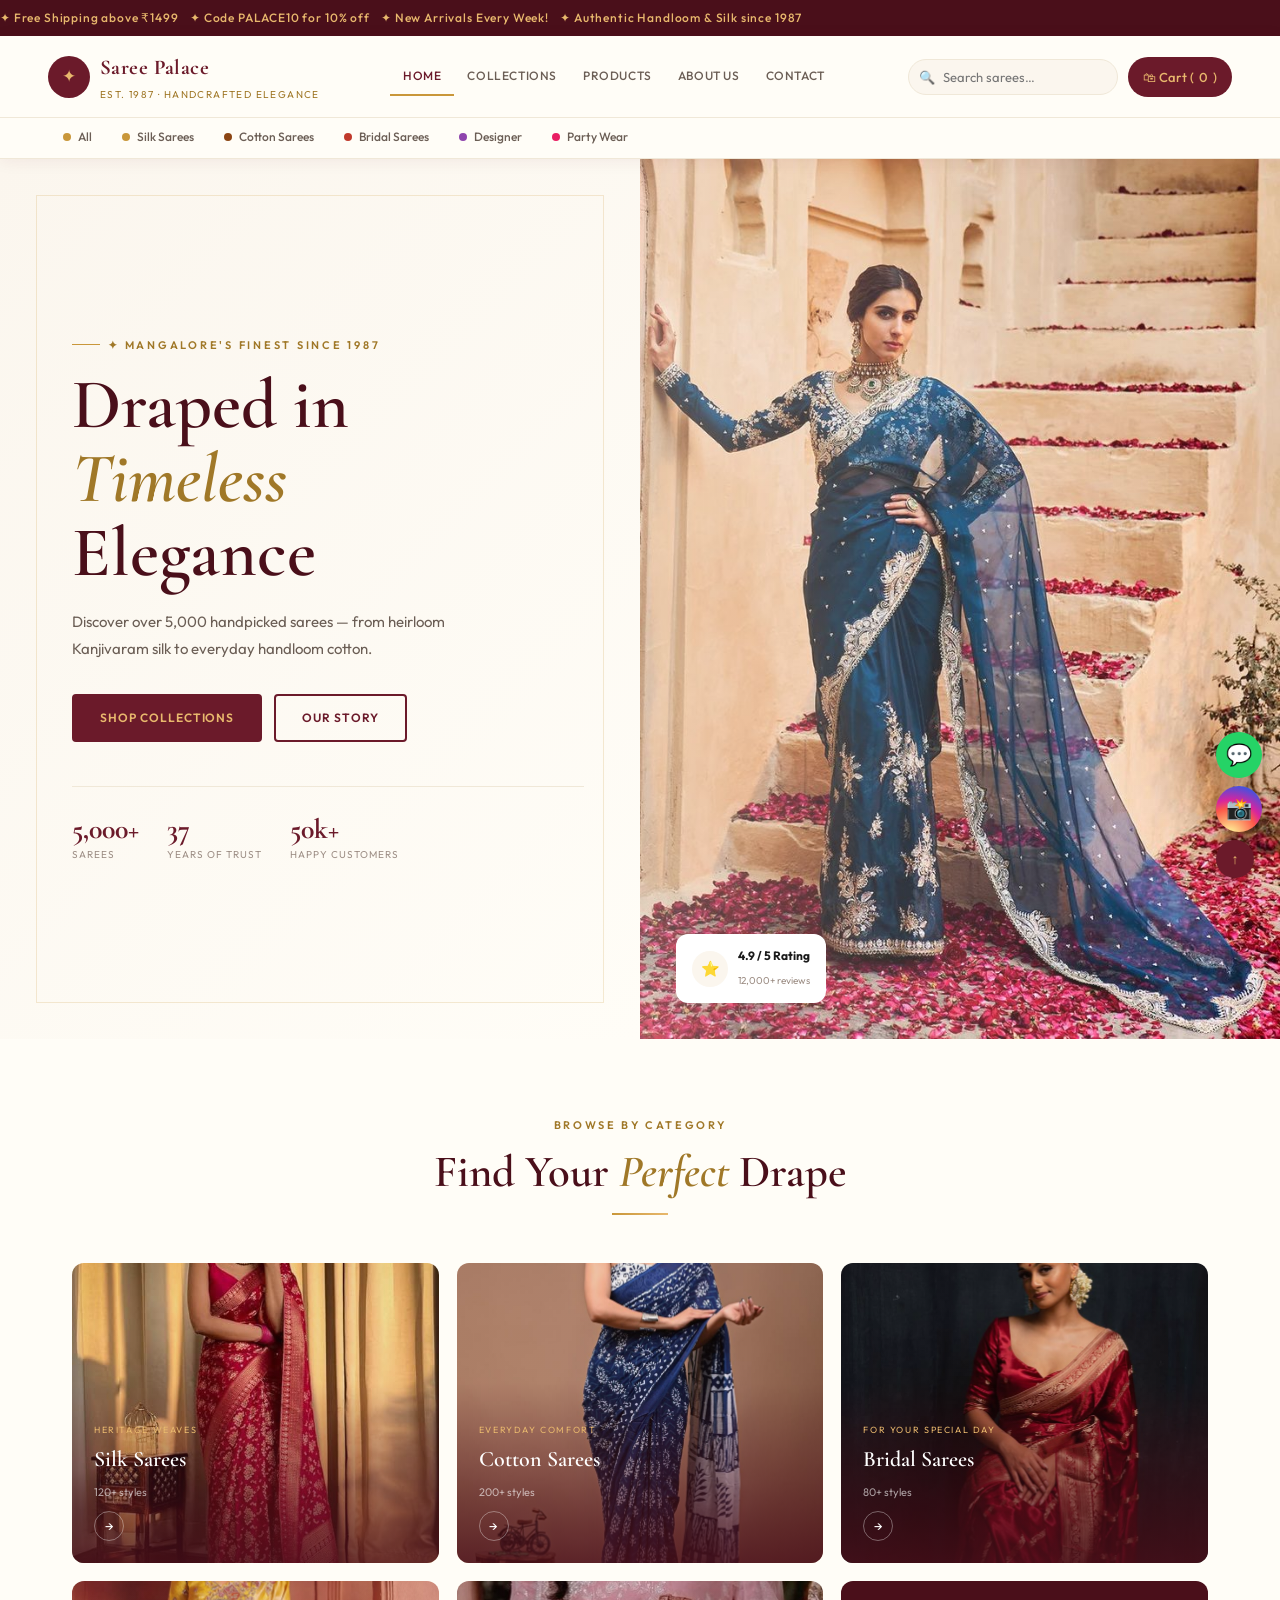
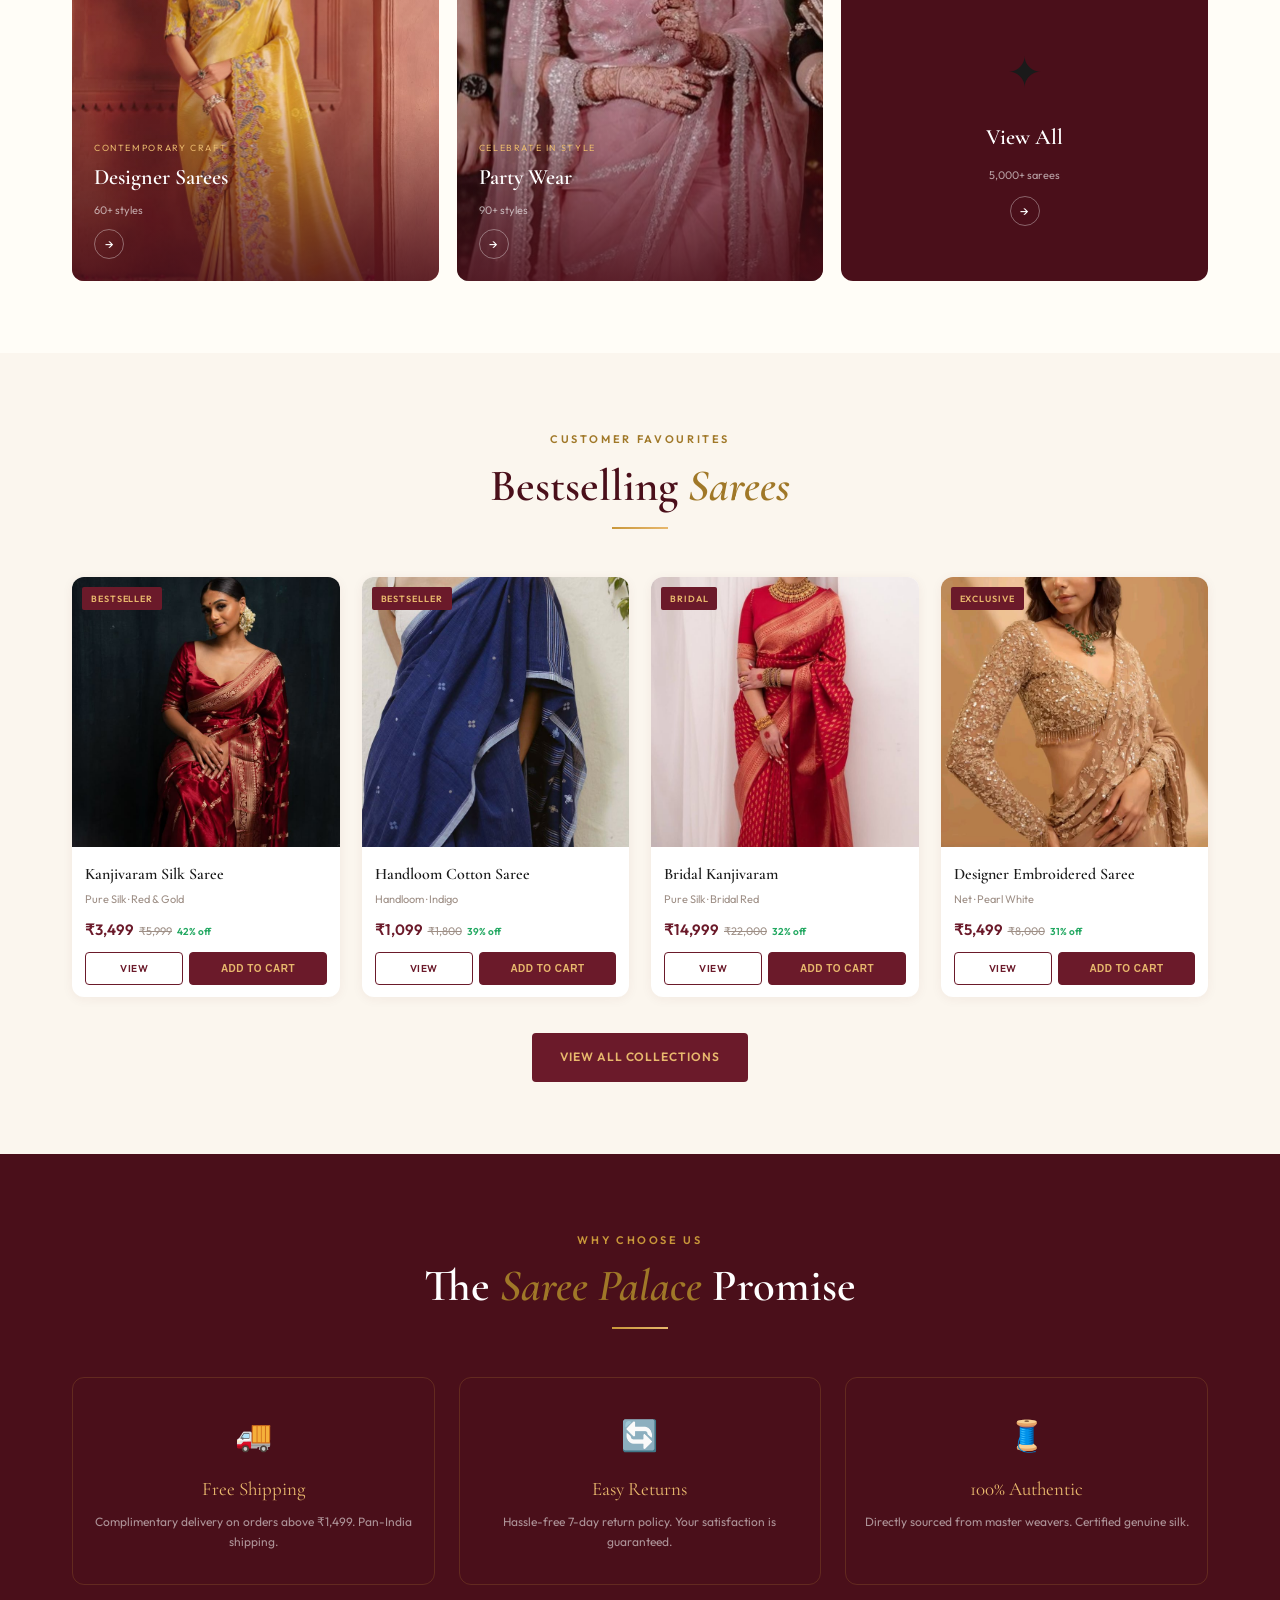
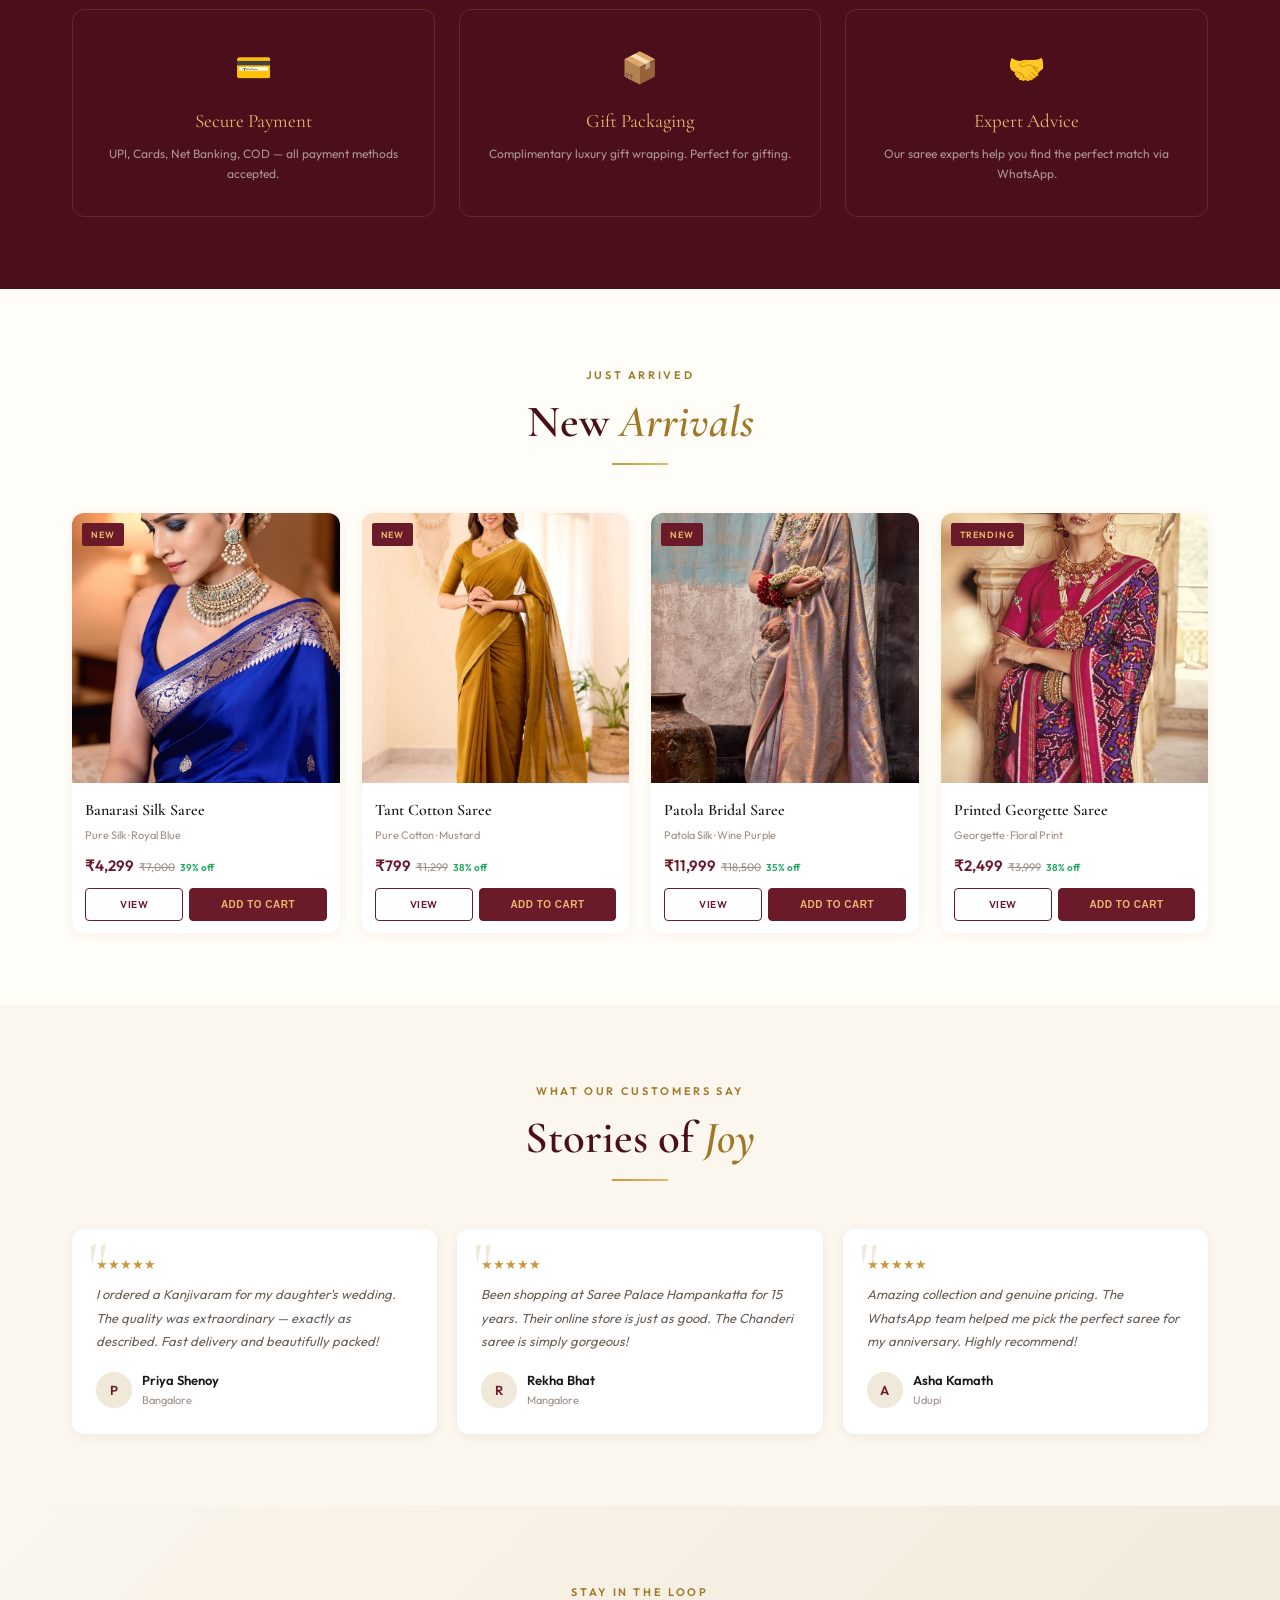
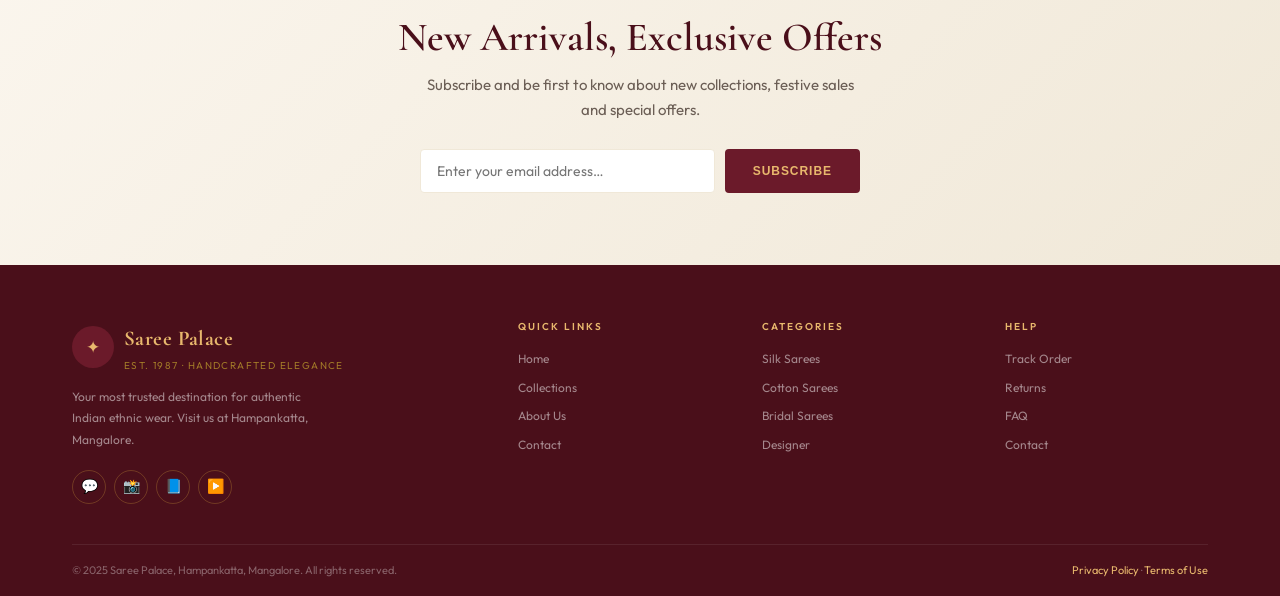
==== commit c267d404: "made mobile responsive" ====
--- a/index.html
+++ b/index.html
@@ -3,44 +3,77 @@
 <head>
   <meta charset="UTF-8"/>
   <meta name="viewport" content="width=device-width, initial-scale=1.0"/>
-  <title>Saree Palace – Handcrafted Elegance Since 1987</title>
+  <title>Saree Palace – Handcrafted Elegance Since 1987 – Saree Palace</title>
   <link rel="stylesheet" href="style.css"/>
 </head>
 <body>
-
-<!-- ANNOUNCEMENT -->
-<div class="announcement-bar">
-  <span>✦ Free Shipping on orders above ₹1499 &nbsp;&nbsp;&nbsp; ✦ Use code PALACE10 for 10% off &nbsp;&nbsp;&nbsp; ✦ New Arrivals Every Week! &nbsp;&nbsp;&nbsp; ✦ Authentic Handloom & Silk Sarees since 1987 &nbsp;&nbsp;&nbsp; ✦ Hampankatta, Mangalore</span>
+<!-- MOBILE NAV -->
+<div class="mnav" id="mnav">
+  <div class="mnav-bg" id="mnav-bg"></div>
+  <div class="mnav-drawer">
+    <div class="mnav-hdr">
+      <a href="index.html" class="logo">
+        <div class="logo-icon" style="width:30px;height:30px;font-size:13px">✦</div>
+        <div class="logo-text"><span class="logo-main">Saree Palace</span><span class="logo-sub">Est. 1987</span></div>
+      </a>
+      <button class="mnav-close" id="mnav-close">✕</button>
+    </div>
+    <div class="mnav-search">
+      <span class="si">🔍</span>
+      <input type="text" id="m-search" placeholder="Search sarees…"/>
+      <div class="srp mnav-srp" id="m-srp"></div>
+    </div>
+    <nav class="mnav-links">
+      <a href="index.html">Home</a>
+      <a href="collections.html">Collections</a>
+      <a href="product.html">Products</a>
+      <a href="about.html">About Us</a>
+      <a href="contact.html">Contact</a>
+      <a href="cart.html">🛍 My Cart</a>
+    </nav>
+    <div class="mnav-cats">
+      <h6>Shop by Category</h6>
+      <div class="mnav-cat-grid">
+        <a href="collections.html?cat=silk" class="mnav-cat-btn"><span class="cat-dot" style="background:#c9973a"></span>Silk</a>
+        <a href="collections.html?cat=cotton" class="mnav-cat-btn"><span class="cat-dot" style="background:#8B4513"></span>Cotton</a>
+        <a href="collections.html?cat=bridal" class="mnav-cat-btn"><span class="cat-dot" style="background:#c0392b"></span>Bridal</a>
+        <a href="collections.html?cat=designer" class="mnav-cat-btn"><span class="cat-dot" style="background:#8e44ad"></span>Designer</a>
+        <a href="collections.html?cat=party" class="mnav-cat-btn"><span class="cat-dot" style="background:#e91e63"></span>Party Wear</a>
+        <a href="collections.html" class="mnav-cat-btn">✦ All</a>
+      </div>
+    </div>
+    <div class="mnav-foot">
+      <a href="https://wa.me/919876543210" target="_blank" class="mnav-wa">💬 WhatsApp</a>
+      <a href="https://www.instagram.com/" target="_blank" class="mnav-ig">📸 Instagram</a>
+    </div>
+  </div>
 </div>
-
-<!-- HEADER -->
+<div class="ann-bar"><span>✦ Free Shipping above ₹1499 &nbsp;&nbsp; ✦ Code PALACE10 for 10% off &nbsp;&nbsp; ✦ New Arrivals Every Week! &nbsp;&nbsp; ✦ Authentic Handloom &amp; Silk since 1987</span></div>
 <header class="header">
   <div class="header-top">
     <a href="index.html" class="logo">
       <div class="logo-icon">✦</div>
-      <div class="logo-text">
-        <span class="logo-main">Saree Palace</span>
-        <span class="logo-sub">Est. 1987 · Handcrafted Elegance</span>
-      </div>
+      <div class="logo-text"><span class="logo-main">Saree Palace</span><span class="logo-sub">Est. 1987 · Handcrafted Elegance</span></div>
     </a>
-    <nav class="header-nav">
+    <nav class="hdr-nav">
       <a href="index.html" class="active">Home</a>
-      <a href="collections.html">Collections</a>
-      <a href="product.html">Products</a>
-      <a href="about.html">About Us</a>
-      <a href="contact.html">Contact</a>
+      <a href="collections.html" >Collections</a>
+      <a href="product.html" >Products</a>
+      <a href="about.html" >About Us</a>
+      <a href="contact.html" >Contact</a>
     </nav>
-    <div class="header-actions">
-      <div class="search-wrapper">
-        <span class="search-icon">🔍</span>
-        <input type="text" id="search-input" placeholder="Search sarees…"/>
-        <div class="search-results-panel" id="search-panel"></div>
+    <div class="hdr-actions">
+      <div class="search-wrap">
+        <span class="si">🔍</span>
+        <input type="text" id="d-search" placeholder="Search sarees…"/>
+        <div class="srp" id="d-srp"></div>
       </div>
       <a href="cart.html" class="btn-cart">🛍 Cart (<span class="cart-count">0</span>)</a>
-    </div>
-  </div>
-  <nav class="category-nav">
-    <a href="collections.html" data-filter="all"><span class="cat-dot" style="background:var(--gold)"></span>All</a>
+      <button class="hamburger" id="ham-btn"><span></span><span></span><span></span></button>
+    </div>
+  </div>
+  <nav class="cat-nav">
+    <a href="collections.html"><span class="cat-dot" style="background:var(--gold)"></span>All</a>
     <a href="collections.html?cat=silk"><span class="cat-dot" style="background:#c9973a"></span>Silk Sarees</a>
     <a href="collections.html?cat=cotton"><span class="cat-dot" style="background:#8B4513"></span>Cotton Sarees</a>
     <a href="collections.html?cat=bridal"><span class="cat-dot" style="background:#c0392b"></span>Bridal Sarees</a>
@@ -49,328 +82,142 @@
   </nav>
 </header>
 
-<!-- HERO -->
 <section class="hero">
-  <div class="hero-content">
+  <div class="hero-body">
     <div class="hero-label">✦ Mangalore's Finest Since 1987</div>
-    <h1>Draped in<br/><em>Timeless</em><br/>Elegance</h1>
-    <p class="hero-desc">
-      Discover over 5,000 handpicked sarees — from heirloom Kanjivaram silk
-      to everyday handloom cotton. Each thread tells a story.
-    </p>
-    <div class="hero-actions">
-      <a href="collections.html" class="btn-primary">Shop Collections</a>
-      <a href="about.html" class="btn-outline">Our Story</a>
+    <h1 class="hero-title">Draped in<br/><em>Timeless</em><br/>Elegance</h1>
+    <p class="hero-desc">Discover over 5,000 handpicked sarees — from heirloom Kanjivaram silk to everyday handloom cotton.</p>
+    <div class="hero-btns">
+      <a href="collections.html" class="btn-pri">Shop Collections</a>
+      <a href="about.html" class="btn-out">Our Story</a>
     </div>
     <div class="hero-stats">
-      <div>
-        <div class="hero-stat-num">5,000+</div>
-        <div class="hero-stat-label">Sarees</div>
+      <div><div class="stat-num">5,000+</div><div class="stat-lbl">Sarees</div></div>
+      <div><div class="stat-num">37</div><div class="stat-lbl">Years of Trust</div></div>
+      <div><div class="stat-num">50k+</div><div class="stat-lbl">Happy Customers</div></div>
+    </div>
+  </div>
+  <div class="hero-img-wrap">
+    <img src="118.jfif" alt="Bridal Saree Collection"/>
+    <div class="hero-img-overlay"></div>
+    <div class="hero-badge"><div class="hero-badge-icon">⭐</div><div><strong>4.9 / 5 Rating</strong><span>12,000+ reviews</span></div></div>
+  </div>
+</section>
+
+<section class="sec">
+  <div class="sec-hdr"><span class="sec-lbl">Browse by Category</span><h2 class="sec-title">Find Your <em>Perfect</em> Drape</h2><div class="divider"></div></div>
+  <div class="cat-grid">
+    <a href="collections.html?cat=silk" class="cat-card"><img src="13.jfif" alt="Silk"/><div class="cat-overlay"><div class="cat-label">Heritage Weaves</div><div class="cat-name">Silk Sarees</div><div class="cat-count">120+ styles</div><div class="cat-arrow">→</div></div></a>
+    <a href="collections.html?cat=cotton" class="cat-card"><img src="hand.jfif" alt="Cotton"/><div class="cat-overlay"><div class="cat-label">Everyday Comfort</div><div class="cat-name">Cotton Sarees</div><div class="cat-count">200+ styles</div><div class="cat-arrow">→</div></div></a>
+    <a href="collections.html?cat=bridal" class="cat-card"><img src="12.jfif" alt="Bridal"/><div class="cat-overlay"><div class="cat-label">For Your Special Day</div><div class="cat-name">Bridal Sarees</div><div class="cat-count">80+ styles</div><div class="cat-arrow">→</div></div></a>
+    <a href="collections.html?cat=designer" class="cat-card"><img src="yellow.jfif" alt="Designer"/><div class="cat-overlay"><div class="cat-label">Contemporary Craft</div><div class="cat-name">Designer Sarees</div><div class="cat-count">60+ styles</div><div class="cat-arrow">→</div></div></a>
+    <a href="collections.html?cat=party" class="cat-card"><img src="pink.jfif" alt="Party"/><div class="cat-overlay"><div class="cat-label">Celebrate in Style</div><div class="cat-name">Party Wear</div><div class="cat-count">90+ styles</div><div class="cat-arrow">→</div></div></a>
+    <a href="collections.html" class="cat-card cat-all-card"><div class="cat-overlay" style="justify-content:center;align-items:center;text-align:center;background:none"><div style="font-size:42px;margin-bottom:12px">✦</div><div class="cat-name">View All</div><div class="cat-count" style="margin-top:4px">5,000+ sarees</div><div class="cat-arrow" style="margin:12px auto 0">→</div></div></a>
+  </div>
+</section>
+
+<section class="sec bg-cream">
+  <div class="sec-hdr"><span class="sec-lbl">Customer Favourites</span><h2 class="sec-title">Bestselling <em>Sarees</em></h2><div class="divider"></div></div>
+  <div class="prod-grid" id="best-grid"></div>
+  <div style="text-align:center;margin-top:36px"><a href="collections.html" class="btn-pri">View All Collections</a></div>
+</section>
+
+<section class="sec bg-dark">
+  <div class="sec-hdr"><span class="sec-lbl">Why Choose Us</span><h2 class="sec-title">The <em>Saree Palace</em> Promise</h2><div class="divider"></div></div>
+  <div class="offers-grid">
+    <div class="offer-item"><div class="offer-icon">🚚</div><div class="offer-title">Free Shipping</div><p class="offer-desc">Complimentary delivery on orders above ₹1,499. Pan-India shipping.</p></div>
+    <div class="offer-item"><div class="offer-icon">🔄</div><div class="offer-title">Easy Returns</div><p class="offer-desc">Hassle-free 7-day return policy. Your satisfaction is guaranteed.</p></div>
+    <div class="offer-item"><div class="offer-icon">🧵</div><div class="offer-title">100% Authentic</div><p class="offer-desc">Directly sourced from master weavers. Certified genuine silk.</p></div>
+    <div class="offer-item"><div class="offer-icon">💳</div><div class="offer-title">Secure Payment</div><p class="offer-desc">UPI, Cards, Net Banking, COD — all payment methods accepted.</p></div>
+    <div class="offer-item"><div class="offer-icon">📦</div><div class="offer-title">Gift Packaging</div><p class="offer-desc">Complimentary luxury gift wrapping. Perfect for gifting.</p></div>
+    <div class="offer-item"><div class="offer-icon">🤝</div><div class="offer-title">Expert Advice</div><p class="offer-desc">Our saree experts help you find the perfect match via WhatsApp.</p></div>
+  </div>
+</section>
+
+<section class="sec">
+  <div class="sec-hdr"><span class="sec-lbl">Just Arrived</span><h2 class="sec-title">New <em>Arrivals</em></h2><div class="divider"></div></div>
+  <div class="prod-grid" id="new-grid"></div>
+</section>
+
+<section class="sec bg-cream">
+  <div class="sec-hdr"><span class="sec-lbl">What Our Customers Say</span><h2 class="sec-title">Stories of <em>Joy</em></h2><div class="divider"></div></div>
+  <div class="testi-grid">
+    <div class="testi-card"><div class="testi-stars">★★★★★</div><p class="testi-text">I ordered a Kanjivaram for my daughter's wedding. The quality was extraordinary — exactly as described. Fast delivery and beautifully packed!</p><div class="testi-author"><div class="testi-av">P</div><div><div class="testi-name">Priya Shenoy</div><div class="testi-city">Bangalore</div></div></div></div>
+    <div class="testi-card"><div class="testi-stars">★★★★★</div><p class="testi-text">Been shopping at Saree Palace Hampankatta for 15 years. Their online store is just as good. The Chanderi saree is simply gorgeous!</p><div class="testi-author"><div class="testi-av">R</div><div><div class="testi-name">Rekha Bhat</div><div class="testi-city">Mangalore</div></div></div></div>
+    <div class="testi-card"><div class="testi-stars">★★★★★</div><p class="testi-text">Amazing collection and genuine pricing. The WhatsApp team helped me pick the perfect saree for my anniversary. Highly recommend!</p><div class="testi-author"><div class="testi-av">A</div><div><div class="testi-name">Asha Kamath</div><div class="testi-city">Udupi</div></div></div></div>
+  </div>
+</section>
+
+<section class="news">
+  <span class="sec-lbl">Stay in the Loop</span>
+  <h2>New Arrivals, Exclusive Offers</h2>
+  <p>Subscribe and be first to know about new collections, festive sales and special offers.</p>
+  <div class="news-form">
+    <input type="email" placeholder="Enter your email address…"/>
+    <button class="btn-pri" onclick="showToast('✦ Thank you for subscribing!')">Subscribe</button>
+  </div>
+</section>
+
+<footer class="footer">
+  <div class="foot-top">
+    <div class="foot-brand">
+      <a href="index.html" class="logo"><div class="logo-icon">✦</div><div class="logo-text"><span class="logo-main" style="color:var(--gold-lt)">Saree Palace</span><span class="logo-sub">Est. 1987 · Handcrafted Elegance</span></div></a>
+      <p>Your most trusted destination for authentic Indian ethnic wear. Visit us at Hampankatta, Mangalore.</p>
+      <div class="foot-social">
+        <a href="https://wa.me/919876543210" target="_blank" class="foot-soc-btn">💬</a>
+        <a href="https://www.instagram.com/" target="_blank" class="foot-soc-btn">📸</a>
+        <a href="https://www.facebook.com/" target="_blank" class="foot-soc-btn">📘</a>
+        <a href="https://www.youtube.com/" target="_blank" class="foot-soc-btn">▶️</a>
       </div>
-      <div>
-        <div class="hero-stat-num">37</div>
-        <div class="hero-stat-label">Years of Trust</div>
-      </div>
-      <div>
-        <div class="hero-stat-num">50k+</div>
-        <div class="hero-stat-label">Happy Customers</div>
-      </div>
-    </div>
-  </div>
-  <div class="hero-image">
-    <img src="https://images.unsplash.com/photo-1610030469983-98e550d6193c?w=1200&q=85" alt="Bridal Saree Collection"/>
-    <div class="hero-image-overlay"></div>
-    <div class="hero-badge">
-      <div class="hero-badge-icon">⭐</div>
-      <div class="hero-badge-text">
-        <strong>4.9 / 5 Rating</strong>
-        <span>Based on 12,000+ reviews</span>
-      </div>
-    </div>
-  </div>
-</section>
-
-<!-- CATEGORIES -->
-<section class="section">
-  <div class="section-header">
-    <span class="section-label">Browse by Category</span>
-    <h2 class="section-title">Find Your <em>Perfect</em> Drape</h2>
-    <div class="divider"></div>
-  </div>
-  <div class="categories-grid">
-    <a href="collections.html?cat=silk" class="category-card">
-      <img src="https://images.unsplash.com/photo-1583391733981-8498408ee4b6?w=800&q=80" alt="Silk Sarees"/>
-      <div class="category-card-overlay">
-        <div class="category-card-label">Heritage Weaves</div>
-        <div class="category-card-name">Silk Sarees</div>
-        <div class="category-card-count">120+ styles available</div>
-        <div class="category-card-arrow">→</div>
-      </div>
-    </a>
-    <a href="collections.html?cat=cotton" class="category-card">
-      <img src="https://images.unsplash.com/photo-1595777457583-95e059d581b8?w=800&q=80" alt="Cotton Sarees"/>
-      <div class="category-card-overlay">
-        <div class="category-card-label">Everyday Comfort</div>
-        <div class="category-card-name">Cotton Sarees</div>
-        <div class="category-card-count">200+ styles available</div>
-        <div class="category-card-arrow">→</div>
-      </div>
-    </a>
-    <a href="collections.html?cat=bridal" class="category-card">
-      <img src="https://images.unsplash.com/photo-1583391733956-6c78276477e2?w=800&q=80" alt="Bridal Sarees"/>
-      <div class="category-card-overlay">
-        <div class="category-card-label">For Your Special Day</div>
-        <div class="category-card-name">Bridal Sarees</div>
-        <div class="category-card-count">80+ styles available</div>
-        <div class="category-card-arrow">→</div>
-      </div>
-    </a>
-    <a href="collections.html?cat=designer" class="category-card">
-      <img src="https://images.unsplash.com/photo-1617627143750-d86bc21e42bb?w=800&q=80" alt="Designer Sarees"/>
-      <div class="category-card-overlay">
-        <div class="category-card-label">Contemporary Craft</div>
-        <div class="category-card-name">Designer Sarees</div>
-        <div class="category-card-count">60+ styles available</div>
-        <div class="category-card-arrow">→</div>
-      </div>
-    </a>
-    <a href="collections.html?cat=party" class="category-card">
-      <img src="https://images.unsplash.com/photo-1582719471384-894fbb16e074?w=800&q=80" alt="Party Wear"/>
-      <div class="category-card-overlay">
-        <div class="category-card-label">Celebrate in Style</div>
-        <div class="category-card-name">Party Wear</div>
-        <div class="category-card-count">90+ styles available</div>
-        <div class="category-card-arrow">→</div>
-      </div>
-    </a>
-    <a href="collections.html" class="category-card" style="background:var(--burgundy-dk)">
-      <div class="category-card-overlay" style="background:none;justify-content:center;align-items:center;text-align:center">
-        <div style="font-size:48px;margin-bottom:16px">✦</div>
-        <div class="category-card-name" style="font-size:28px">View All</div>
-        <div class="category-card-count" style="margin-top:6px">5,000+ sarees</div>
-        <div class="category-card-arrow" style="margin:16px auto 0">→</div>
-      </div>
-    </a>
-  </div>
-</section>
-
-<!-- BESTSELLERS -->
-<section class="section bg-cream">
-  <div class="section-header">
-    <span class="section-label">Customer Favourites</span>
-    <h2 class="section-title">Bestselling <em>Sarees</em></h2>
-    <div class="divider"></div>
-  </div>
-  <div class="product-grid" id="bestseller-grid"></div>
-  <div style="text-align:center;margin-top:48px">
-    <a href="collections.html" class="btn-primary">View All Collections</a>
-  </div>
-</section>
-
-<!-- OFFERS -->
-<section class="offer-banner">
-  <div class="section-header" style="margin-bottom:48px">
-    <span class="section-label" style="color:var(--gold)">Why Choose Us</span>
-    <h2 class="section-title" style="color:var(--white)">The <em>Saree Palace</em> Promise</h2>
-    <div class="divider"></div>
-  </div>
-  <div class="offer-banner-grid">
-    <div class="offer-item">
-      <div class="offer-icon">🚚</div>
-      <div class="offer-title">Free Shipping</div>
-      <div class="offer-desc">Complimentary delivery on all orders above ₹1,499. Pan-India shipping.</div>
-    </div>
-    <div class="offer-item">
-      <div class="offer-icon">🔄</div>
-      <div class="offer-title">Easy Returns</div>
-      <div class="offer-desc">Hassle-free 7-day return policy. Your satisfaction is guaranteed.</div>
-    </div>
-    <div class="offer-item">
-      <div class="offer-icon">🧵</div>
-      <div class="offer-title">100% Authentic</div>
-      <div class="offer-desc">Directly sourced from master weavers across India. Certified genuine silk.</div>
-    </div>
-    <div class="offer-item">
-      <div class="offer-icon">💳</div>
-      <div class="offer-title">Secure Payment</div>
-      <div class="offer-desc">UPI, Cards, Net Banking, COD — all payment methods accepted.</div>
-    </div>
-    <div class="offer-item">
-      <div class="offer-icon">📦</div>
-      <div class="offer-title">Gift Packaging</div>
-      <div class="offer-desc">Complimentary luxury gift wrapping for all orders. Perfect for gifting.</div>
-    </div>
-    <div class="offer-item">
-      <div class="offer-icon">🤝</div>
-      <div class="offer-title">Expert Advice</div>
-      <div class="offer-desc">Our saree experts help you find the perfect match. Call or WhatsApp us.</div>
-    </div>
-  </div>
-</section>
-
-<!-- NEW ARRIVALS -->
-<section class="section">
-  <div class="section-header">
-    <span class="section-label">Just Arrived</span>
-    <h2 class="section-title">New <em>Arrivals</em></h2>
-    <div class="divider"></div>
-  </div>
-  <div class="product-grid" id="new-arrivals-grid"></div>
-</section>
-
-<!-- TESTIMONIALS -->
-<section class="section bg-cream">
-  <div class="section-header">
-    <span class="section-label">What Our Customers Say</span>
-    <h2 class="section-title">Stories of <em>Joy</em></h2>
-    <div class="divider"></div>
-  </div>
-  <div class="testimonials-grid">
-    <div class="testimonial-card">
-      <div class="testimonial-stars">★★★★★</div>
-      <p class="testimonial-text">I ordered a Kanjivaram for my daughter's wedding. The quality was extraordinary — exactly as described. Fast delivery to Bangalore and beautifully packed!</p>
-      <div class="testimonial-author">
-        <div class="testimonial-avatar">P</div>
-        <div>
-          <div class="testimonial-name">Priya Shenoy</div>
-          <div class="testimonial-city">Bangalore</div>
-        </div>
-      </div>
-    </div>
-    <div class="testimonial-card">
-      <div class="testimonial-stars">★★★★★</div>
-      <p class="testimonial-text">Been shopping at Saree Palace Hampankatta for 15 years. Their online store is just as good. The Chanderi saree I bought is simply gorgeous!</p>
-      <div class="testimonial-author">
-        <div class="testimonial-avatar">R</div>
-        <div>
-          <div class="testimonial-name">Rekha Bhat</div>
-          <div class="testimonial-city">Mangalore</div>
-        </div>
-      </div>
-    </div>
-    <div class="testimonial-card">
-      <div class="testimonial-stars">★★★★★</div>
-      <p class="testimonial-text">Amazing collection and very genuine pricing. The WhatsApp customer service team helped me pick the perfect saree for my anniversary. Highly recommend!</p>
-      <div class="testimonial-author">
-        <div class="testimonial-avatar">A</div>
-        <div>
-          <div class="testimonial-name">Asha Kamath</div>
-          <div class="testimonial-city">Udupi</div>
-        </div>
-      </div>
-    </div>
-  </div>
-</section>
-
-<!-- NEWSLETTER -->
-<section class="newsletter">
-  <span class="section-label">Stay in the Loop</span>
-  <h2>New Arrivals, Exclusive Offers</h2>
-  <p>Subscribe to our newsletter and be the first to know about new collections, festive sales and special offers.</p>
-  <div class="newsletter-form">
-    <input type="email" placeholder="Enter your email address…"/>
-    <button class="btn-primary" onclick="showToast('✦ Thank you for subscribing!')">Subscribe</button>
-  </div>
-</section>
-
-<!-- FOOTER -->
-<footer class="footer">
-  <div class="footer-top">
-    <div class="footer-brand">
-      <a href="index.html" class="logo">
-        <div class="logo-icon">✦</div>
-        <div class="logo-text">
-          <span class="logo-main" style="color:var(--gold-lt)">Saree Palace</span>
-          <span class="logo-sub">Est. 1987 · Handcrafted Elegance</span>
-        </div>
-      </a>
-      <p>Your most trusted destination for authentic Indian ethnic wear. Visit us at Hampankatta, Mangalore or shop online 24/7.</p>
-      <div class="footer-social-icons">
-        <a href="https://wa.me/919876543210" target="_blank" class="footer-social-btn" title="WhatsApp">💬</a>
-        <a href="https://www.instagram.com/" target="_blank" class="footer-social-btn" title="Instagram">📸</a>
-        <a href="https://www.facebook.com/" target="_blank" class="footer-social-btn" title="Facebook">📘</a>
-        <a href="https://www.youtube.com/" target="_blank" class="footer-social-btn" title="YouTube">▶️</a>
-      </div>
-    </div>
-    <div class="footer-col">
-      <h5>Quick Links</h5>
-      <a href="index.html">Home</a>
-      <a href="collections.html">Collections</a>
-      <a href="product.html">Products</a>
-      <a href="about.html">About Us</a>
-      <a href="contact.html">Contact</a>
-    </div>
-    <div class="footer-col">
-      <h5>Categories</h5>
-      <a href="collections.html?cat=silk">Silk Sarees</a>
-      <a href="collections.html?cat=cotton">Cotton Sarees</a>
-      <a href="collections.html?cat=bridal">Bridal Sarees</a>
-      <a href="collections.html?cat=designer">Designer Sarees</a>
-      <a href="collections.html?cat=party">Party Wear</a>
-    </div>
-    <div class="footer-col">
-      <h5>Help & Info</h5>
-      <a href="contact.html">Track My Order</a>
-      <a href="contact.html">Returns & Refunds</a>
-      <a href="contact.html">FAQ</a>
-      <a href="about.html">Our Story</a>
-      <a href="contact.html">Contact Us</a>
-    </div>
-  </div>
-  <div class="footer-divider"></div>
-  <div class="footer-bottom">
+    </div>
+    <div class="foot-col"><h5>Quick Links</h5><a href="index.html">Home</a><a href="collections.html">Collections</a><a href="about.html">About Us</a><a href="contact.html">Contact</a></div>
+    <div class="foot-col"><h5>Categories</h5><a href="collections.html?cat=silk">Silk Sarees</a><a href="collections.html?cat=cotton">Cotton Sarees</a><a href="collections.html?cat=bridal">Bridal Sarees</a><a href="collections.html?cat=designer">Designer</a></div>
+    <div class="foot-col"><h5>Help</h5><a href="contact.html">Track Order</a><a href="contact.html">Returns</a><a href="contact.html">FAQ</a><a href="contact.html">Contact</a></div>
+  </div>
+  <div class="foot-div"></div>
+  <div class="foot-bot">
     <p>© 2025 Saree Palace, Hampankatta, Mangalore. All rights reserved.</p>
     <p><a href="#">Privacy Policy</a> · <a href="#">Terms of Use</a></p>
   </div>
 </footer>
-
-<!-- FLOATING SOCIAL BUTTONS -->
-<div class="floating-social">
-  <a href="https://wa.me/919876543210" target="_blank" class="float-btn float-whatsapp" title="Chat on WhatsApp">💬</a>
-  <a href="https://www.instagram.com/" target="_blank" class="float-btn float-instagram" title="Follow on Instagram">📸</a>
-  <button class="float-btn float-back-top" id="back-top" title="Back to Top">↑</button>
+<div class="float-wrap">
+  <a href="https://wa.me/919876543210" target="_blank" class="fl-btn fl-wa">💬</a>
+  <a href="https://www.instagram.com/" target="_blank" class="fl-btn fl-ig">📸</a>
+  <button class="fl-btn fl-top" id="back-top">↑</button>
 </div>
-
 <script src="script.js"></script>
 <script>
-  // Render bestsellers
-  const bestsellerIds = [1, 6, 9, 15];
-  const newArrivalIds = [2, 5, 11, 13];
-
-  function renderProductGrid(ids, containerId) {
-    const container = document.getElementById(containerId);
-    if (!container) return;
-    container.innerHTML = ids.map(id => {
-      const p = PRODUCTS.find(x => x.id === id);
-      if (!p) return '';
-      const discount = Math.round((1 - p.price / p.oldPrice) * 100);
-      return `
-        <div class="product-card" onclick="window.location.href='product.html?id=${p.id}'">
-          <div class="product-img">
-            <img src="${p.img}" alt="${p.name}" loading="lazy"/>
-            <div class="product-badge">${p.badge}</div>
-            <div class="product-wishlist" onclick="event.stopPropagation();this.textContent=this.textContent==='♡'?'♥':'♡'">♡</div>
-          </div>
-          <div class="product-info">
-            <h4>${p.name}</h4>
-            <p class="product-material">${p.material}</p>
-            <div class="product-price">
-              <span class="price-now">₹${p.price.toLocaleString('en-IN')}</span>
-              <span class="price-old">₹${p.oldPrice.toLocaleString('en-IN')}</span>
-              <span class="price-off">${discount}% off</span>
-            </div>
-            <div class="product-actions">
-              <a href="product.html?id=${p.id}" class="btn-view">View</a>
-              <button class="btn-addcart" onclick="event.stopPropagation();addToCart(${p.id})">Add to Cart</button>
-            </div>
-          </div>
+(function(){
+  var h=document.getElementById('ham-btn'),n=document.getElementById('mnav'),c=document.getElementById('mnav-close'),b=document.getElementById('mnav-bg');
+  function open(){n.classList.add('open');document.body.style.overflow='hidden';h&&h.classList.add('open');}
+  function close(){n.classList.remove('open');document.body.style.overflow='';h&&h.classList.remove('open');}
+  if(h)h.addEventListener('click',open);
+  if(c)c.addEventListener('click',close);
+  if(b)b.addEventListener('click',close);
+  document.addEventListener('keydown',function(e){if(e.key==='Escape')close();});
+})();
+</script>
+<script>
+function rg(ids,cid){
+  const g=document.getElementById(cid);if(!g)return;
+  g.innerHTML=ids.map(id=>{
+    const p=PRODUCTS.find(x=>x.id===id);if(!p)return'';
+    const d=Math.round((1-p.price/p.oldPrice)*100);
+    return`<div class="prod-card" onclick="location.href='product.html?id=${p.id}'">
+      <div class="prod-img"><img src="${p.img}" alt="${p.name}" loading="lazy"/>
+        <div class="prod-badge">${p.badge}</div></div>
+      <div class="prod-info">
+        <div class="prod-name">${p.name}</div>
+        <div class="prod-mat">${p.material}</div>
+        <div class="prod-price"><span class="p-now">₹${p.price.toLocaleString('en-IN')}</span><span class="p-old">₹${p.oldPrice.toLocaleString('en-IN')}</span><span class="p-off">${d}% off</span></div>
+        <div class="prod-acts">
+          <a href="product.html?id=${p.id}" class="btn-view" onclick="event.stopPropagation()">View</a>
+          <button class="btn-ac" onclick="event.stopPropagation();addToCart(${p.id})">Add to Cart</button>
         </div>
-      `;
-    }).join('');
-  }
-
-  renderProductGrid(bestsellerIds, 'bestseller-grid');
-  renderProductGrid(newArrivalIds, 'new-arrivals-grid');
+      </div></div>`;}).join('');
+}
+rg([1,6,9,15],'best-grid');
+rg([2,5,11,13],'new-grid');
 </script>
 </body>
-</html>
+</html>
--- a/style.css
+++ b/style.css
@@ -1,1133 +1,671 @@
 @import url('https://fonts.googleapis.com/css2?family=Cormorant+Garamond:ital,wght@0,300;0,400;0,500;0,600;0,700;1,300;1,400;1,600&family=Outfit:wght@300;400;500;600&display=swap');
 
+/* ══════════════════════════════════════
+   TOKENS
+══════════════════════════════════════ */
 :root {
-  --burgundy: #6B1A2A;
-  --burgundy-dk: #4a0f1a;
-  --burgundy-lt: #8c2d3f;
-  --gold: #C9973A;
+  --burg:    #6B1A2A;
+  --burg-dk: #4a0f1a;
+  --burg-lt: #8c2d3f;
+  --gold:    #C9973A;
   --gold-lt: #e8b86d;
   --gold-dk: #a07828;
-  --cream: #FBF6EE;
-  --cream-dk: #f0e8d8;
-  --ivory: #FFFDF7;
-  --charcoal: #1a1a1a;
-  --muted: #6b5e55;
-  --light-muted: #9e8f86;
-  --white: #fff;
-  --shadow: 0 4px 24px rgba(107,26,42,0.10);
-  --shadow-lg: 0 8px 48px rgba(107,26,42,0.18);
-  --radius: 4px;
-  --radius-lg: 12px;
-  --transition: all 0.3s ease;
+  --cream:   #FBF6EE;
+  --cream-dk:#f0e8d8;
+  --ivory:   #FFFDF7;
+  --char:    #1a1a1a;
+  --muted:   #6b5e55;
+  --lt-muted:#9e8f86;
+  --white:   #fff;
+  --sh:      0 4px 24px rgba(107,26,42,.10);
+  --sh-lg:   0 8px 48px rgba(107,26,42,.18);
+  --r:       4px;
+  --rl:      12px;
+  --tr:      all .3s ease;
 }
 
-*, *::before, *::after { box-sizing: border-box; margin: 0; padding: 0; }
-
-html { scroll-behavior: smooth; }
-
-body {
-  font-family: 'Outfit', sans-serif;
-  background: var(--ivory);
-  color: var(--charcoal);
-  font-size: 15px;
-  line-height: 1.7;
-  overflow-x: hidden;
+/* ══════════════════════════════════════
+   RESET
+══════════════════════════════════════ */
+*,*::before,*::after{box-sizing:border-box;margin:0;padding:0}
+html{scroll-behavior:smooth}
+body{font-family:'Outfit',sans-serif;background:var(--ivory);color:var(--char);font-size:15px;line-height:1.7;overflow-x:hidden;width:100%}
+h1,h2,h3,h4,h5{font-family:'Cormorant Garamond',serif;font-weight:600;line-height:1.25}
+a{text-decoration:none;color:inherit}
+img{display:block;max-width:100%;height:auto}
+button{cursor:pointer}
+
+/* ══════════════════════════════════════
+   ANNOUNCEMENT
+══════════════════════════════════════ */
+.ann-bar{background:var(--burg-dk);color:var(--gold-lt);font-size:12px;letter-spacing:.07em;padding:8px 0;font-weight:500;white-space:nowrap;overflow:hidden}
+.ann-bar span{display:inline-block;animation:marquee 32s linear infinite}
+@keyframes marquee{from{transform:translateX(100vw)}to{transform:translateX(-100%)}}
+
+/* ══════════════════════════════════════
+   HEADER
+══════════════════════════════════════ */
+.header{position:sticky;top:0;z-index:100;background:var(--ivory);border-bottom:1px solid var(--cream-dk);transition:box-shadow .3s}
+.header-top{display:flex;align-items:center;justify-content:space-between;padding:14px 48px;gap:14px}
+.logo{display:flex;align-items:center;gap:10px;flex-shrink:0;text-decoration:none}
+.logo-icon{width:42px;height:42px;background:var(--burg);color:var(--gold-lt);border-radius:50%;display:flex;align-items:center;justify-content:center;font-size:17px;flex-shrink:0}
+.logo-main{display:block;font-family:'Cormorant Garamond',serif;font-size:21px;font-weight:700;color:var(--burg);letter-spacing:.02em}
+.logo-sub{display:block;font-size:10px;letter-spacing:.14em;color:var(--gold-dk);text-transform:uppercase}
+.hdr-nav{display:flex}
+.hdr-nav a{padding:8px 13px;font-size:12px;font-weight:500;letter-spacing:.05em;text-transform:uppercase;color:var(--muted);border-bottom:2px solid transparent;transition:var(--tr);white-space:nowrap}
+.hdr-nav a:hover,.hdr-nav a.active{color:var(--burg);border-bottom-color:var(--gold)}
+.hdr-actions{display:flex;align-items:center;gap:10px;flex-shrink:0}
+.search-wrap{position:relative}
+.search-wrap input{width:210px;padding:9px 14px 9px 34px;border:1px solid var(--cream-dk);border-radius:24px;font-size:13px;font-family:'Outfit',sans-serif;background:var(--cream);color:var(--char);outline:none;transition:var(--tr)}
+.search-wrap input:focus{border-color:var(--gold);background:var(--white);box-shadow:0 0 0 3px rgba(201,151,58,.15)}
+.search-wrap .si{position:absolute;left:11px;top:50%;transform:translateY(-50%);font-size:13px;pointer-events:none}
+.btn-cart{display:flex;align-items:center;gap:5px;padding:9px 15px;background:var(--burg);color:var(--gold-lt);border-radius:24px;font-size:13px;font-weight:500;white-space:nowrap;transition:var(--tr)}
+.btn-cart:hover{background:var(--burg-lt);transform:translateY(-1px);box-shadow:var(--sh)}
+
+/* Hamburger */
+.hamburger{display:none;flex-direction:column;justify-content:center;gap:5px;width:38px;height:38px;background:none;border:none;padding:6px;border-radius:var(--r);flex-shrink:0}
+.hamburger span{display:block;width:20px;height:2px;background:var(--burg);border-radius:2px;transition:var(--tr);transform-origin:center}
+.hamburger.open span:nth-child(1){transform:translateY(7px) rotate(45deg)}
+.hamburger.open span:nth-child(2){opacity:0;transform:scaleX(0)}
+.hamburger.open span:nth-child(3){transform:translateY(-7px) rotate(-45deg)}
+
+/* Cat nav */
+.cat-nav{display:flex;padding:0 48px;border-top:1px solid var(--cream-dk);overflow-x:auto;scrollbar-width:none}
+.cat-nav::-webkit-scrollbar{display:none}
+.cat-nav a{display:flex;align-items:center;gap:7px;padding:9px 15px;font-size:12px;font-weight:500;color:var(--muted);border-bottom:2px solid transparent;transition:var(--tr);white-space:nowrap}
+.cat-nav a:hover,.cat-nav a.active{color:var(--burg);border-bottom-color:var(--gold)}
+.cat-dot{width:8px;height:8px;border-radius:50%;display:inline-block;flex-shrink:0}
+
+/* Search panel */
+.srp{position:absolute;top:calc(100% + 8px);left:0;right:0;background:var(--white);border:1px solid var(--cream-dk);border-radius:var(--rl);box-shadow:var(--sh-lg);z-index:200;max-height:400px;overflow-y:auto;display:none}
+.srp.open{display:block}
+.srp-item{display:flex;align-items:center;gap:10px;padding:10px 14px;border-bottom:1px solid var(--cream-dk);cursor:pointer;transition:var(--tr)}
+.srp-item:last-child{border-bottom:none}
+.srp-item:hover{background:var(--cream)}
+.srp-img{width:42px;height:50px;object-fit:cover;border-radius:var(--r);flex-shrink:0}
+.srp-name{font-size:13px;font-weight:500;color:var(--char);white-space:nowrap;overflow:hidden;text-overflow:ellipsis}
+.srp-price{font-size:12px;color:var(--burg);font-weight:600}
+.srp-badge{font-size:10px;background:var(--cream-dk);color:var(--muted);padding:2px 8px;border-radius:24px;white-space:nowrap;flex-shrink:0;margin-left:auto}
+.srp-empty{padding:20px;text-align:center;color:var(--lt-muted);font-size:14px}
+
+/* ══════════════════════════════════════
+   MOBILE NAV DRAWER
+══════════════════════════════════════ */
+.mnav{display:none;position:fixed;inset:0;z-index:9999}
+.mnav.open{display:block}
+.mnav-bg{position:absolute;inset:0;background:rgba(74,15,26,.55);backdrop-filter:blur(3px)}
+.mnav-drawer{position:absolute;top:0;right:0;width:min(310px,86vw);height:100%;background:var(--ivory);transform:translateX(100%);transition:transform .35s cubic-bezier(.4,0,.2,1);display:flex;flex-direction:column;overflow-y:auto;-webkit-overflow-scrolling:touch}
+.mnav.open .mnav-drawer{transform:translateX(0)}
+.mnav-hdr{display:flex;align-items:center;justify-content:space-between;padding:14px 18px;background:var(--burg-dk);flex-shrink:0}
+.mnav-close{width:32px;height:32px;border-radius:50%;background:rgba(255,255,255,.12);border:none;color:var(--gold-lt);font-size:17px;display:flex;align-items:center;justify-content:center;flex-shrink:0}
+.mnav-search{padding:12px 16px;border-bottom:1px solid var(--cream-dk);position:relative;flex-shrink:0}
+.mnav-search .si{position:absolute;left:28px;top:50%;transform:translateY(-50%);font-size:13px;pointer-events:none}
+.mnav-search input{width:100%;padding:9px 12px 9px 32px;border:1px solid var(--cream-dk);border-radius:24px;font-size:14px;font-family:'Outfit',sans-serif;background:var(--cream);color:var(--char);outline:none;transition:var(--tr)}
+.mnav-search input:focus{border-color:var(--gold);background:var(--white)}
+.mnav-srp{margin-top:8px;border:1px solid var(--cream-dk);border-radius:8px;max-height:240px;overflow-y:auto;display:none;background:var(--white)}
+.mnav-srp.open{display:block}
+.mnav-links{padding:6px 0;border-bottom:1px solid var(--cream-dk)}
+.mnav-links a{display:flex;align-items:center;justify-content:space-between;padding:13px 20px;font-size:15px;font-weight:500;color:var(--char);border-bottom:1px solid var(--cream-dk);transition:var(--tr)}
+.mnav-links a:last-child{border-bottom:none}
+.mnav-links a:hover,.mnav-links a.active{background:var(--cream);color:var(--burg);padding-left:24px}
+.mnav-links a::after{content:'›';color:var(--lt-muted);font-size:18px}
+.mnav-cats{padding:14px 16px;border-bottom:1px solid var(--cream-dk);background:var(--cream);flex-shrink:0}
+.mnav-cats h6{font-size:10px;letter-spacing:.2em;text-transform:uppercase;color:var(--gold-dk);font-weight:600;margin-bottom:10px}
+.mnav-cat-grid{display:grid;grid-template-columns:1fr 1fr;gap:8px}
+.mnav-cat-btn{padding:9px 8px;background:var(--white);border:1px solid var(--cream-dk);border-radius:var(--r);font-size:12px;font-weight:500;color:var(--muted);text-align:center;text-decoration:none;display:flex;align-items:center;gap:5px;justify-content:center;transition:var(--tr)}
+.mnav-cat-btn:hover,.mnav-cat-btn:active{background:var(--burg);color:var(--gold-lt);border-color:var(--burg)}
+.mnav-foot{padding:14px 16px;display:flex;gap:8px;flex-shrink:0}
+.mnav-foot a{flex:1;padding:12px;text-align:center;border-radius:var(--r);font-size:13px;font-weight:600;text-decoration:none;transition:var(--tr)}
+.mnav-wa{background:#25D366;color:#fff}
+.mnav-ig{background:radial-gradient(circle at 30% 107%,#fdf497 0%,#fd5949 45%,#d6249f 60%,#285AEB 90%);color:#fff}
+
+/* ══════════════════════════════════════
+   HERO
+══════════════════════════════════════ */
+.hero{display:grid;grid-template-columns:1fr 1fr;min-height:88vh;overflow:hidden}
+.hero-body{display:flex;flex-direction:column;justify-content:center;padding:80px 56px 80px 72px;background:linear-gradient(135deg,var(--cream) 0%,var(--ivory) 100%);position:relative;z-index:1}
+.hero-body::before{content:'';position:absolute;top:36px;left:36px;right:36px;bottom:36px;border:1px solid rgba(201,151,58,.2);pointer-events:none}
+.hero-label{font-size:11px;letter-spacing:.25em;text-transform:uppercase;color:var(--gold-dk);font-weight:600;margin-bottom:14px;display:flex;align-items:center;gap:8px}
+.hero-label::before{content:'';width:28px;height:1px;background:var(--gold)}
+.hero-title{font-size:clamp(40px,5.5vw,78px);color:var(--burg-dk);line-height:1.05;margin-bottom:18px}
+.hero-title em{font-style:italic;color:var(--gold-dk)}
+.hero-desc{font-size:15px;color:var(--muted);max-width:400px;margin-bottom:32px;line-height:1.8}
+.hero-btns{display:flex;gap:12px;flex-wrap:wrap}
+.hero-stats{display:flex;gap:28px;margin-top:44px;padding-top:28px;border-top:1px solid var(--cream-dk);flex-wrap:wrap}
+.stat-num{font-family:'Cormorant Garamond',serif;font-size:28px;font-weight:700;color:var(--burg);line-height:1}
+.stat-lbl{font-size:10px;letter-spacing:.1em;text-transform:uppercase;color:var(--lt-muted);margin-top:3px}
+.hero-img-wrap{position:relative;overflow:hidden}
+.hero-img-wrap img{width:100%;height:100%;object-fit:cover;transition:transform 8s ease}
+.hero-img-wrap:hover img{transform:scale(1.04)}
+.hero-img-overlay{position:absolute;inset:0;background:linear-gradient(to right,rgba(251,246,238,.3),transparent)}
+.hero-badge{position:absolute;bottom:36px;left:36px;background:var(--white);border-radius:var(--rl);padding:12px 16px;box-shadow:var(--sh-lg);display:flex;align-items:center;gap:10px}
+.hero-badge-icon{width:36px;height:36px;background:var(--cream);border-radius:50%;display:flex;align-items:center;justify-content:center;font-size:15px}
+.hero-badge strong{display:block;font-size:12px;color:var(--char)}
+.hero-badge span{font-size:10px;color:var(--lt-muted)}
+
+/* ══════════════════════════════════════
+   BUTTONS
+══════════════════════════════════════ */
+.btn-pri{padding:12px 26px;background:var(--burg);color:var(--gold-lt);border-radius:var(--r);font-size:12px;font-weight:600;letter-spacing:.08em;text-transform:uppercase;border:2px solid var(--burg);display:inline-block;text-align:center;transition:var(--tr)}
+.btn-pri:hover{background:var(--burg-lt);border-color:var(--burg-lt);transform:translateY(-2px);box-shadow:var(--sh)}
+.btn-out{padding:12px 26px;background:transparent;color:var(--burg);border-radius:var(--r);font-size:12px;font-weight:600;letter-spacing:.08em;text-transform:uppercase;border:2px solid var(--burg);display:inline-block;text-align:center;transition:var(--tr)}
+.btn-out:hover{background:var(--burg);color:var(--gold-lt);transform:translateY(-2px)}
+
+/* ══════════════════════════════════════
+   SECTIONS
+══════════════════════════════════════ */
+.sec{padding:72px 72px}
+.sec.bg-cream{background:var(--cream)}
+.sec.bg-dark{background:var(--burg-dk)}
+.sec.bg-dark .sec-lbl{color:var(--gold)}
+.sec.bg-dark .sec-title{color:var(--white)}
+.sec-hdr{text-align:center;margin-bottom:48px}
+.sec-lbl{display:inline-block;font-size:11px;letter-spacing:.24em;text-transform:uppercase;color:var(--gold-dk);font-weight:600;margin-bottom:10px}
+.sec-title{font-size:clamp(26px,3.5vw,48px);color:var(--burg-dk);margin-bottom:12px}
+.sec-title em{font-style:italic;color:var(--gold-dk)}
+.divider{width:56px;height:2px;background:linear-gradient(to right,var(--gold),var(--gold-lt));margin:0 auto}
+
+/* ══════════════════════════════════════
+   PRODUCT GRID
+══════════════════════════════════════ */
+.prod-grid{display:grid;grid-template-columns:repeat(4,1fr);gap:22px}
+.prod-card{background:var(--white);border-radius:var(--rl);overflow:hidden;box-shadow:0 2px 12px rgba(107,26,42,.06);transition:var(--tr);cursor:pointer;display:block;position:relative}
+.prod-card:hover{transform:translateY(-5px);box-shadow:var(--sh-lg)}
+.prod-card.hidden{display:none!important}
+.prod-img{height:270px;overflow:hidden;position:relative}
+.prod-img img{width:100%;height:100%;object-fit:cover;transition:transform .5s ease}
+.prod-card:hover .prod-img img{transform:scale(1.08)}
+.prod-badge{position:absolute;top:10px;left:10px;background:var(--burg);color:var(--gold-lt);font-size:9px;font-weight:600;letter-spacing:.1em;text-transform:uppercase;padding:4px 9px;border-radius:2px}
+.prod-wish{position:absolute;top:10px;right:10px;width:28px;height:28px;border-radius:50%;background:var(--white);display:flex;align-items:center;justify-content:center;font-size:12px;opacity:0;transition:var(--tr);cursor:pointer;box-shadow:var(--sh)}
+.prod-card:hover .prod-wish{opacity:1}
+.prod-info{padding:14px 13px 12px}
+.prod-name{font-family:'Cormorant Garamond',serif;font-size:16px;font-weight:600;color:var(--char);margin-bottom:2px}
+.prod-mat{font-size:11px;color:var(--lt-muted);margin-bottom:8px}
+.prod-price{display:flex;align-items:baseline;gap:5px;margin-bottom:10px;flex-wrap:wrap}
+.p-now{font-size:15px;font-weight:600;color:var(--burg)}
+.p-old{font-size:11px;color:var(--lt-muted);text-decoration:line-through}
+.p-off{font-size:10px;color:#22a861;font-weight:600}
+.prod-acts{display:flex;gap:6px}
+.btn-view{flex:1;padding:7px 0;text-align:center;border:1px solid var(--burg);color:var(--burg);border-radius:var(--r);font-size:10px;font-weight:600;letter-spacing:.05em;text-transform:uppercase;transition:var(--tr)}
+.btn-view:hover{background:var(--burg);color:var(--gold-lt)}
+.btn-ac{flex:1.4;padding:7px 0;text-align:center;background:var(--burg);color:var(--gold-lt);border-radius:var(--r);font-size:10px;font-weight:600;letter-spacing:.05em;text-transform:uppercase;border:1px solid var(--burg);transition:var(--tr)}
+.btn-ac:hover{background:var(--burg-lt)}
+
+/* ══════════════════════════════════════
+   CATEGORY CARDS
+══════════════════════════════════════ */
+.cat-grid{display:grid;grid-template-columns:repeat(3,1fr);gap:18px}
+.cat-card{position:relative;height:300px;border-radius:var(--rl);overflow:hidden;cursor:pointer;display:block}
+.cat-card img{width:100%;height:100%;object-fit:cover;transition:transform .5s ease}
+.cat-card:hover img{transform:scale(1.06)}
+.cat-overlay{position:absolute;inset:0;background:linear-gradient(to top,rgba(74,15,26,.83) 0%,rgba(74,15,26,.08) 60%);display:flex;flex-direction:column;justify-content:flex-end;padding:22px;transition:var(--tr)}
+.cat-card:hover .cat-overlay{background:linear-gradient(to top,rgba(74,15,26,.92) 0%,rgba(74,15,26,.25) 60%)}
+.cat-label{font-size:9px;letter-spacing:.18em;text-transform:uppercase;color:var(--gold-lt);margin-bottom:4px}
+.cat-name{font-family:'Cormorant Garamond',serif;font-size:22px;font-weight:600;color:var(--white);margin-bottom:5px}
+.cat-count{font-size:11px;color:rgba(255,255,255,.6)}
+.cat-arrow{width:30px;height:30px;border-radius:50%;border:1px solid rgba(255,255,255,.35);display:flex;align-items:center;justify-content:center;color:var(--white);font-size:13px;margin-top:9px;transition:var(--tr)}
+.cat-card:hover .cat-arrow{background:var(--gold);border-color:var(--gold)}
+.cat-all-card{background:var(--burg-dk)}
+
+/* ══════════════════════════════════════
+   OFFERS
+══════════════════════════════════════ */
+.offers-grid{display:grid;grid-template-columns:repeat(3,1fr);gap:24px}
+.offer-item{text-align:center;padding:32px 18px;border:1px solid rgba(201,151,58,.2);border-radius:var(--rl);transition:var(--tr)}
+.offer-item:hover{border-color:var(--gold);background:rgba(201,151,58,.05)}
+.offer-icon{font-size:30px;margin-bottom:12px}
+.offer-title{font-family:'Cormorant Garamond',serif;font-size:19px;color:var(--gold-lt);margin-bottom:6px}
+.offer-desc{font-size:12px;color:rgba(255,255,255,.55);line-height:1.7}
+
+/* ══════════════════════════════════════
+   TESTIMONIALS
+══════════════════════════════════════ */
+.testi-grid{display:grid;grid-template-columns:repeat(3,1fr);gap:20px}
+.testi-card{background:var(--white);border-radius:var(--rl);padding:24px;box-shadow:0 2px 12px rgba(107,26,42,.06);position:relative}
+.testi-card::before{content:'"';font-family:'Cormorant Garamond',serif;font-size:68px;color:var(--cream-dk);position:absolute;top:4px;left:16px;line-height:1}
+.testi-stars{color:var(--gold);font-size:13px;margin-bottom:8px}
+.testi-text{font-size:13px;color:var(--muted);line-height:1.8;margin-bottom:16px;font-style:italic}
+.testi-author{display:flex;align-items:center;gap:10px}
+.testi-av{width:36px;height:36px;border-radius:50%;background:var(--cream-dk);display:flex;align-items:center;justify-content:center;font-weight:600;font-size:13px;color:var(--burg);flex-shrink:0}
+.testi-name{font-size:13px;font-weight:600;color:var(--char)}
+.testi-city{font-size:11px;color:var(--lt-muted)}
+
+/* ══════════════════════════════════════
+   NEWSLETTER
+══════════════════════════════════════ */
+.news{background:linear-gradient(135deg,var(--cream) 0%,var(--cream-dk) 100%);padding:72px;text-align:center}
+.news h2{font-size:clamp(24px,3.5vw,40px);color:var(--burg-dk);margin-bottom:10px}
+.news p{color:var(--muted);margin-bottom:26px;max-width:440px;margin-left:auto;margin-right:auto}
+.news-form{display:flex;gap:10px;max-width:440px;margin:0 auto;flex-wrap:wrap}
+.news-form input{flex:1;min-width:0;padding:12px 16px;border:1px solid var(--cream-dk);border-radius:var(--r);font-size:14px;font-family:'Outfit',sans-serif;background:var(--white);outline:none;transition:var(--tr)}
+.news-form input:focus{border-color:var(--gold)}
+
+/* ══════════════════════════════════════
+   PAGE HERO
+══════════════════════════════════════ */
+.pg-hero{background:linear-gradient(135deg,var(--burg-dk) 0%,var(--burg) 100%);padding:64px 72px;text-align:center;position:relative;overflow:hidden}
+.pg-hero::before{content:'';position:absolute;inset:0;background:url("data:image/svg+xml,%3Csvg width='60' height='60' viewBox='0 0 60 60' xmlns='http://www.w3.org/2000/svg'%3E%3Cg fill='%23c9973a' fill-opacity='0.06'%3E%3Cpath d='M36 34v-4h-2v4h-4v2h4v4h2v-4h4v-2h-4zm0-30V0h-2v4h-4v2h4v4h2V6h4V4h-4zM6 34v-4H4v4H0v2h4v4h2v-4h4v-2H6zM6 4V0H4v4H0v2h4v4h2V6h4V4H6z'/%3E%3C/g%3E%3C/svg%3E")}
+.breadcrumb{display:flex;align-items:center;justify-content:center;gap:7px;font-size:11px;color:rgba(255,255,255,.5);margin-bottom:12px;position:relative}
+.breadcrumb a{color:var(--gold-lt)}
+.pg-hero h1{font-size:clamp(28px,5vw,58px);color:var(--white);margin-bottom:12px;position:relative}
+.pg-hero h1 em{font-style:italic;color:var(--gold-lt)}
+.pg-hero p{color:rgba(255,255,255,.7);max-width:480px;margin:0 auto;font-size:14px;position:relative}
+
+/* ══════════════════════════════════════
+   FILTER BAR
+══════════════════════════════════════ */
+.filter-bar{display:flex;align-items:center;gap:12px;padding:13px 72px;background:var(--white);border-bottom:1px solid var(--cream-dk);position:sticky;top:0;z-index:50;box-shadow:0 2px 8px rgba(107,26,42,.04);overflow-x:auto;scrollbar-width:none;-webkit-overflow-scrolling:touch}
+.filter-bar::-webkit-scrollbar{display:none}
+.filter-lbl{font-size:11px;font-weight:600;color:var(--muted);letter-spacing:.08em;text-transform:uppercase;white-space:nowrap;flex-shrink:0}
+.chips{display:flex;gap:6px}
+.chip{padding:5px 13px;border:1px solid var(--cream-dk);border-radius:24px;font-size:11px;font-weight:500;color:var(--muted);cursor:pointer;transition:var(--tr);white-space:nowrap;user-select:none;flex-shrink:0}
+.chip:hover{border-color:var(--burg);color:var(--burg)}
+.chip.active{background:var(--burg);color:var(--gold-lt);border-color:var(--burg)}
+.filter-sort select{padding:5px 9px;border:1px solid var(--cream-dk);border-radius:var(--r);font-size:12px;font-family:'Outfit',sans-serif;color:var(--muted);background:var(--white);outline:none;white-space:nowrap;flex-shrink:0}
+
+/* No results */
+.no-res{text-align:center;padding:72px 20px;display:none}
+.no-res.show{display:block}
+.no-res .icon{font-size:44px;margin-bottom:14px}
+.no-res h3{font-size:22px;color:var(--burg-dk);margin-bottom:6px}
+.no-res p{color:var(--lt-muted)}
+
+/* ══════════════════════════════════════
+   ABOUT
+══════════════════════════════════════ */
+.about-story{display:grid;grid-template-columns:1fr 1fr;gap:64px;align-items:center;padding:72px}
+.story-img{border-radius:var(--rl);overflow:hidden;height:480px}
+.story-img img{width:100%;height:100%;object-fit:cover}
+.story-stats{display:flex;gap:28px;flex-wrap:wrap;margin-top:8px}
+.about-vals{display:grid;grid-template-columns:repeat(3,1fr);gap:20px;padding:72px;background:var(--cream)}
+.val-card{text-align:center;padding:32px 20px;background:var(--white);border-radius:var(--rl);box-shadow:0 2px 12px rgba(107,26,42,.06)}
+.val-icon{font-size:30px;margin-bottom:12px}
+.val-title{font-family:'Cormorant Garamond',serif;font-size:18px;color:var(--burg-dk);margin-bottom:6px}
+.val-desc{font-size:13px;color:var(--muted);line-height:1.8}
+.team-grid{display:grid;grid-template-columns:repeat(3,1fr);gap:22px}
+.team-card{text-align:center;padding:28px 20px;background:var(--white);border-radius:var(--rl);box-shadow:0 2px 12px rgba(107,26,42,.06)}
+.team-av{width:76px;height:76px;border-radius:50%;background:var(--cream-dk);display:flex;align-items:center;justify-content:center;margin:0 auto 14px;font-size:26px;border:3px solid var(--gold)}
+.team-name{font-family:'Cormorant Garamond',serif;font-size:19px;color:var(--burg-dk);margin-bottom:3px}
+.team-role{font-size:10px;letter-spacing:.1em;text-transform:uppercase;color:var(--gold-dk);margin-bottom:10px}
+.team-bio{font-size:12px;color:var(--muted);line-height:1.8}
+
+/* Map */
+.map-sec{padding:72px;background:var(--cream)}
+.map-sec h2{text-align:center;font-size:clamp(24px,3vw,36px);color:var(--burg-dk);margin-bottom:8px}
+.map-sec>p{text-align:center;color:var(--muted);margin-bottom:28px}
+.map-btns{display:flex;gap:12px;justify-content:center;margin-bottom:28px;flex-wrap:wrap}
+.map-btn{display:flex;align-items:center;gap:7px;padding:11px 20px;border-radius:24px;font-size:13px;font-weight:600;text-decoration:none;transition:var(--tr);white-space:nowrap}
+.map-btn-wa{background:#25D366;color:#fff}
+.map-btn-dir{background:var(--burg);color:var(--gold-lt)}
+.map-wrap{border-radius:var(--rl);overflow:hidden;box-shadow:var(--sh-lg);height:440px;border:3px solid var(--gold)}
+.map-wrap iframe{width:100%;height:100%;border:none;display:block}
+.map-info-grid{display:grid;grid-template-columns:repeat(3,1fr);gap:18px;margin-top:28px}
+.map-info-card{background:var(--white);border-radius:var(--rl);padding:22px;text-align:center;box-shadow:0 2px 12px rgba(107,26,42,.06)}
+.map-info-icon{font-size:26px;margin-bottom:10px}
+.map-info-title{font-size:14px;font-weight:600;color:var(--burg-dk);margin-bottom:6px;font-family:'Cormorant Garamond',serif}
+.map-info-text{font-size:12px;color:var(--muted);line-height:1.8}
+
+/* Social section */
+.social-sec{padding:64px 72px;background:var(--burg-dk);text-align:center}
+.social-btns{display:flex;justify-content:center;gap:14px;flex-wrap:wrap;margin-top:28px}
+.soc-btn{display:flex;align-items:center;gap:9px;padding:13px 24px;border-radius:32px;font-size:13px;font-weight:600;text-decoration:none;transition:var(--tr);white-space:nowrap}
+.soc-btn:hover{transform:translateY(-2px);box-shadow:0 8px 24px rgba(0,0,0,.2)}
+.soc-wa{background:#25D366;color:#fff}
+.soc-ig{background:radial-gradient(circle at 30% 107%,#fdf497 0%,#fd5949 45%,#d6249f 60%,#285AEB 90%);color:#fff}
+.soc-fb{background:#1877F2;color:#fff}
+
+/* ══════════════════════════════════════
+   CONTACT
+══════════════════════════════════════ */
+.quick-social{display:flex;justify-content:center;gap:12px;padding:28px 20px;background:var(--cream);flex-wrap:wrap}
+.quick-btn{display:flex;align-items:center;gap:8px;padding:12px 22px;border-radius:32px;font-size:13px;font-weight:600;text-decoration:none;transition:var(--tr);white-space:nowrap}
+.quick-btn:hover{transform:translateY(-2px);box-shadow:0 6px 18px rgba(0,0,0,.15)}
+.q-wa{background:#25D366;color:#fff}
+.q-ig{background:radial-gradient(circle at 30% 107%,#fdf497 0%,#fd5949 45%,#d6249f 60%,#285AEB 90%);color:#fff}
+.q-call{background:var(--burg);color:var(--gold-lt)}
+
+.contact-grid{display:grid;grid-template-columns:1fr 1.4fr;gap:48px;padding:72px;align-items:start}
+.contact-info{background:var(--burg-dk);border-radius:var(--rl);padding:40px;color:var(--white)}
+.contact-info h3{font-size:24px;color:var(--gold-lt);margin-bottom:8px}
+.contact-info>p{color:rgba(255,255,255,.6);margin-bottom:32px;font-size:13px}
+.c-detail{display:flex;gap:12px;margin-bottom:22px;align-items:flex-start}
+.c-icon{width:38px;height:38px;background:rgba(201,151,58,.15);border-radius:50%;display:flex;align-items:center;justify-content:center;font-size:15px;flex-shrink:0;border:1px solid rgba(201,151,58,.3)}
+.c-lbl{font-size:10px;letter-spacing:.1em;text-transform:uppercase;color:var(--gold-lt);margin-bottom:3px}
+.c-val{color:rgba(255,255,255,.85);font-size:13px;line-height:1.6}
+.c-social{display:flex;gap:9px;margin-top:28px;padding-top:28px;border-top:1px solid rgba(201,151,58,.2);flex-wrap:wrap}
+.c-soc-btn{width:40px;height:40px;border-radius:50%;display:flex;align-items:center;justify-content:center;font-size:17px;text-decoration:none;transition:var(--tr);border:1px solid rgba(255,255,255,.18);color:var(--white)}
+.c-soc-btn:hover{transform:translateY(-2px);border-color:var(--gold)}
+
+.contact-form{background:var(--white);border-radius:var(--rl);padding:40px;box-shadow:0 2px 12px rgba(107,26,42,.06)}
+.contact-form h3{font-size:24px;color:var(--burg-dk);margin-bottom:24px}
+.form-row{display:grid;grid-template-columns:1fr 1fr;gap:14px}
+.form-group{margin-bottom:16px}
+.form-group label{display:block;font-size:10px;font-weight:600;letter-spacing:.08em;text-transform:uppercase;color:var(--muted);margin-bottom:6px}
+.form-group input,.form-group textarea,.form-group select{width:100%;padding:10px 13px;border:1px solid var(--cream-dk);border-radius:var(--r);font-size:14px;font-family:'Outfit',sans-serif;background:var(--cream);color:var(--char);outline:none;transition:var(--tr)}
+.form-group input:focus,.form-group textarea:focus{border-color:var(--gold);background:var(--white)}
+.form-group textarea{resize:vertical;min-height:100px}
+
+/* FAQ */
+.faq-item{background:var(--white);border-radius:10px;margin-bottom:10px;overflow:hidden;box-shadow:0 2px 8px rgba(107,26,42,.05)}
+.faq-q{padding:16px 18px;cursor:pointer;display:flex;justify-content:space-between;align-items:center;font-weight:500;color:var(--burg-dk);font-size:14px}
+.faq-q span:last-child{font-size:18px;color:var(--gold-dk);flex-shrink:0;margin-left:10px}
+.faq-a{display:none;padding:0 18px 16px;color:var(--muted);font-size:13px;line-height:1.8}
+
+/* ══════════════════════════════════════
+   PRODUCT DETAIL
+══════════════════════════════════════ */
+.pd-wrap{display:grid;grid-template-columns:1fr 1fr;gap:52px;padding:52px 72px}
+.pd-gallery{}
+.pd-main{border-radius:var(--rl);overflow:hidden;height:500px;margin-bottom:10px}
+.pd-main img{width:100%;height:100%;object-fit:cover}
+.pd-thumbs{display:flex;gap:8px;flex-wrap:wrap}
+.pd-thumb{width:64px;height:76px;border-radius:var(--r);overflow:hidden;cursor:pointer;border:2px solid transparent;transition:var(--tr);flex-shrink:0}
+.pd-thumb.active{border-color:var(--gold)}
+.pd-thumb img{width:100%;height:100%;object-fit:cover}
+.pd-info{padding-top:12px}
+.pd-title{font-size:clamp(22px,3vw,34px);color:var(--burg-dk);margin-bottom:4px}
+.pd-rating{display:flex;align-items:center;gap:8px;margin-bottom:18px;font-size:12px}
+.pd-rating .stars{color:var(--gold)}
+.pd-rating .rc{color:var(--lt-muted)}
+.pd-price{margin-bottom:22px}
+.pd-price .p-now{font-size:28px}
+.pd-price .p-old{font-size:16px}
+.pd-price p{font-size:12px;color:var(--lt-muted);margin-top:3px}
+.opt-lbl{font-size:10px;font-weight:600;letter-spacing:.08em;text-transform:uppercase;color:var(--muted);margin-bottom:8px}
+.swatches{display:flex;gap:6px;flex-wrap:wrap;margin-bottom:20px}
+.swatch{padding:5px 13px;border:1px solid var(--cream-dk);border-radius:24px;font-size:12px;cursor:pointer;transition:var(--tr)}
+.swatch:hover,.swatch.active{border-color:var(--burg);background:var(--burg);color:var(--white)}
+.qty-row{display:flex;align-items:center;gap:10px;margin-bottom:22px}
+.qty-btn{width:32px;height:32px;border:1px solid var(--cream-dk);border-radius:50%;display:flex;align-items:center;justify-content:center;background:var(--white);font-size:16px;transition:var(--tr);color:var(--char)}
+.qty-btn:hover{border-color:var(--burg);color:var(--burg)}
+.qty-num{font-size:16px;font-weight:600;min-width:20px;text-align:center}
+.pd-cta{display:flex;gap:10px}
+.btn-buy{flex:1;padding:14px;text-align:center;background:var(--burg);color:var(--gold-lt);border-radius:var(--r);font-size:13px;font-weight:600;letter-spacing:.08em;text-transform:uppercase;border:2px solid var(--burg);transition:var(--tr)}
+.btn-buy:hover{background:var(--burg-lt)}
+.btn-out2{padding:14px 20px;background:transparent;color:var(--burg);border-radius:var(--r);border:2px solid var(--burg);font-size:14px;transition:var(--tr)}
+.btn-out2:hover{background:var(--burg);color:var(--gold-lt)}
+.pd-features{margin-top:20px;display:flex;flex-direction:column;gap:8px}
+.pd-feat{display:flex;align-items:center;gap:8px;font-size:12px;color:var(--muted)}
+.pd-wa-box{margin-top:20px;padding:16px;background:var(--cream);border-radius:8px;border-left:3px solid var(--gold)}
+.pd-wa-box a{color:var(--burg);font-weight:600}
+
+/* ══════════════════════════════════════
+   CART
+══════════════════════════════════════ */
+.cart-wrap{display:grid;grid-template-columns:1.6fr 1fr;gap:32px;padding:52px 72px;align-items:start}
+.cart-tbl{width:100%;border-collapse:collapse}
+.cart-tbl th{text-align:left;font-size:10px;letter-spacing:.14em;text-transform:uppercase;color:var(--muted);border-bottom:2px solid var(--cream-dk);padding:9px 12px}
+.cart-tbl td{padding:16px 12px;border-bottom:1px solid var(--cream-dk);vertical-align:middle}
+.cart-img{width:64px;height:78px;border-radius:var(--r);object-fit:cover}
+.cart-name{font-size:13px;font-weight:500;color:var(--char)}
+.cart-mat{font-size:11px;color:var(--lt-muted)}
+.cart-mprice{font-size:12px;color:var(--burg);font-weight:600;margin-top:3px}
+.cart-rm{background:none;border:none;color:var(--lt-muted);font-size:15px;transition:var(--tr);padding:4px}
+.cart-rm:hover{color:#e74c3c}
+.cart-summary{background:var(--white);border-radius:var(--rl);padding:26px;box-shadow:0 2px 12px rgba(107,26,42,.06);position:sticky;top:80px}
+.cart-summary h3{font-size:19px;color:var(--burg-dk);margin-bottom:18px}
+.sum-row{display:flex;justify-content:space-between;align-items:center;padding:8px 0;border-bottom:1px solid var(--cream-dk);font-size:13px;color:var(--muted)}
+.sum-row.total{border-bottom:none;font-weight:600;font-size:16px;color:var(--burg);padding-top:12px}
+.coupon-row{display:flex;gap:7px;margin:14px 0}
+.coupon-row input{flex:1;min-width:0;padding:9px 11px;border:1px solid var(--cream-dk);border-radius:var(--r);font-size:12px;font-family:'Outfit',sans-serif;outline:none}
+.coupon-row input:focus{border-color:var(--gold)}
+.btn-apply{padding:9px 14px;background:var(--gold-dk);color:var(--white);border:none;border-radius:var(--r);font-size:12px;font-weight:600;transition:var(--tr);white-space:nowrap}
+.btn-apply:hover{background:var(--gold)}
+.ship-nudge{font-size:11px;color:#22a861;text-align:center;padding:4px 0;display:none}
+
+/* ══════════════════════════════════════
+   FOOTER
+══════════════════════════════════════ */
+.footer{background:var(--burg-dk);color:var(--white)}
+.foot-top{display:grid;grid-template-columns:2fr 1fr 1fr 1fr;gap:40px;padding:56px 72px 40px}
+.foot-brand p{font-size:12px;color:rgba(255,255,255,.5);margin:12px 0 20px;line-height:1.8;max-width:250px}
+.foot-social{display:flex;gap:8px;flex-wrap:wrap}
+.foot-soc-btn{width:34px;height:34px;border-radius:50%;border:1px solid rgba(201,151,58,.3);display:flex;align-items:center;justify-content:center;font-size:14px;color:var(--white);text-decoration:none;transition:var(--tr)}
+.foot-soc-btn:hover{background:var(--gold);border-color:var(--gold);transform:translateY(-2px)}
+.foot-col h5{font-size:10px;letter-spacing:.2em;text-transform:uppercase;color:var(--gold-lt);margin-bottom:16px;font-family:'Outfit',sans-serif;font-weight:600}
+.foot-col a{display:block;font-size:12px;color:rgba(255,255,255,.5);margin-bottom:8px;transition:var(--tr)}
+.foot-col a:hover{color:var(--gold-lt);padding-left:4px}
+.foot-div{height:1px;background:rgba(255,255,255,.08);margin:0 72px}
+.foot-bot{display:flex;justify-content:space-between;align-items:center;padding:16px 72px;font-size:11px;color:rgba(255,255,255,.35);flex-wrap:wrap;gap:8px}
+.foot-bot a{color:var(--gold-lt)}
+
+/* ══════════════════════════════════════
+   FLOATING SOCIAL
+══════════════════════════════════════ */
+.float-wrap{position:fixed;right:18px;bottom:22px;display:flex;flex-direction:column;gap:8px;z-index:998}
+.fl-btn{width:46px;height:46px;border-radius:50%;display:flex;align-items:center;justify-content:center;font-size:21px;text-decoration:none;box-shadow:0 4px 16px rgba(0,0,0,.22);transition:var(--tr);border:none}
+.fl-btn:hover{transform:scale(1.1) translateY(-2px);box-shadow:0 8px 24px rgba(0,0,0,.28)}
+.fl-wa{background:#25D366}
+.fl-ig{background:radial-gradient(circle at 30% 107%,#fdf497 0%,#fdf497 5%,#fd5949 45%,#d6249f 60%,#285AEB 90%)}
+.fl-top{background:var(--burg);color:var(--gold-lt);width:38px;height:38px;font-size:14px;opacity:0;transform:translateY(18px);transition:var(--tr)}
+.fl-top.show{opacity:1;transform:translateY(0)}
+
+/* Toast */
+.toast{position:fixed;bottom:24px;left:50%;transform:translateX(-50%) translateY(120px);background:var(--char);color:var(--white);padding:12px 24px;border-radius:32px;font-size:14px;z-index:99999;transition:transform .4s cubic-bezier(.34,1.56,.64,1);pointer-events:none;white-space:nowrap;max-width:90vw;text-align:center}
+.toast.show{transform:translateX(-50%) translateY(0)}
+
+/* ══════════════════════════════════════
+   ░░░ RESPONSIVE — TABLET ≤ 1024px ░░░
+══════════════════════════════════════ */
+@media(max-width:1024px){
+  .header-top{padding:12px 22px}
+  .hdr-nav{display:none}
+  .hamburger{display:flex}
+  .search-wrap input{width:160px}
+  .cat-nav{padding:0 22px}
+
+  .sec{padding:56px 32px}
+  .pg-hero{padding:56px 32px}
+  .news{padding:56px 32px}
+  .about-story{padding:56px 32px;gap:36px}
+  .about-vals{padding:56px 32px;grid-template-columns:repeat(3,1fr)}
+  .map-sec{padding:56px 32px}
+  .social-sec{padding:56px 32px}
+  .contact-grid{padding:56px 32px;grid-template-columns:1fr}
+  .pd-wrap{padding:40px 32px;grid-template-columns:1fr;gap:28px}
+  .cart-wrap{padding:40px 32px;grid-template-columns:1fr}
+  .foot-top{padding:44px 32px 32px;grid-template-columns:1fr 1fr;gap:28px}
+  .foot-div{margin:0 32px}
+  .foot-bot{padding:14px 32px}
+  .filter-bar{padding:11px 22px}
+
+  .hero{grid-template-columns:1fr;min-height:auto}
+  .hero-img-wrap{height:360px;order:-1}
+  .hero-body{padding:48px 36px}
+
+  .prod-grid{grid-template-columns:repeat(2,1fr);gap:16px}
+  .cat-grid{grid-template-columns:repeat(2,1fr)}
+  .offers-grid{grid-template-columns:repeat(2,1fr);gap:18px}
+  .testi-grid{grid-template-columns:repeat(2,1fr)}
+  .about-story{grid-template-columns:1fr}
+  .story-img{height:320px}
+  .team-grid{grid-template-columns:repeat(3,1fr)}
+  .map-info-grid{grid-template-columns:repeat(3,1fr)}
+  .contact-info{position:static}
+  .cart-summary{position:static}
+  .pd-main{height:400px}
 }
 
-h1, h2, h3, h4, h5 {
-  font-family: 'Cormorant Garamond', serif;
-  font-weight: 600;
-  line-height: 1.25;
+/* ══════════════════════════════════════
+   ░░░ RESPONSIVE — MOBILE ≤ 768px ░░░
+══════════════════════════════════════ */
+@media(max-width:768px){
+  /* Header collapses — only logo + cart + hamburger */
+  .header-top{padding:9px 14px;gap:6px}
+  .search-wrap{display:none}
+  .cat-nav{display:none}
+  .logo-icon{width:34px;height:34px;font-size:14px}
+  .logo-main{font-size:16px}
+  .logo-sub{display:none}
+  .btn-cart{padding:7px 11px;font-size:12px;gap:3px}
+
+  /* Filter bar */
+  .filter-bar{top:0;padding:9px 12px;gap:7px}
+  .filter-lbl{display:none}
+  .filter-sort{display:none}
+  .chips{gap:5px}
+
+  /* Hero */
+  .hero-body{padding:32px 16px}
+  .hero-body::before{display:none}
+  .hero-title{font-size:34px}
+  .hero-desc{font-size:13px;margin-bottom:22px}
+  .hero-btns{gap:9px;width:100%}
+  .btn-pri,.btn-out{padding:11px 18px;font-size:11px;width:100%;justify-content:center}
+  .hero-btns{flex-direction:column}
+  .hero-stats{gap:16px;margin-top:24px;padding-top:20px}
+  .stat-num{font-size:24px}
+  .hero-img-wrap{height:240px}
+  .hero-badge{display:none}
+
+  /* Sections */
+  .sec{padding:36px 14px}
+  .pg-hero{padding:40px 16px}
+  .news{padding:40px 16px}
+  .news-form{flex-direction:column}
+  .news-form input,.news-form .btn-pri{width:100%}
+
+  /* Section header */
+  .sec-hdr{margin-bottom:32px}
+  .sec-title{font-size:26px}
+
+  /* Products — 2 col */
+  .prod-grid{grid-template-columns:repeat(2,1fr);gap:10px}
+  .prod-img{height:180px}
+  .prod-info{padding:10px 9px 9px}
+  .prod-name{font-size:13px}
+  .prod-mat{font-size:10px;margin-bottom:6px}
+  .p-now{font-size:13px}
+  .p-old{font-size:10px}
+  .p-off{font-size:9px}
+  .prod-price{margin-bottom:8px;gap:3px}
+  .prod-acts{gap:5px}
+  .btn-view,.btn-ac{font-size:9px;padding:6px 0}
+
+  /* Category cards */
+  .cat-grid{grid-template-columns:repeat(2,1fr);gap:10px}
+  .cat-card{height:190px}
+  .cat-name{font-size:18px}
+  .cat-overlay{padding:16px}
+
+  /* Offers */
+  .offers-grid{grid-template-columns:1fr;gap:10px}
+  .offer-item{padding:24px 16px}
+
+  /* Testimonials */
+  .testi-grid{grid-template-columns:1fr}
+
+  /* About */
+  .about-story{padding:36px 14px;gap:22px;grid-template-columns:1fr}
+  .story-img{height:230px}
+  .story-stats{gap:16px}
+  .about-vals{padding:36px 14px;grid-template-columns:1fr;gap:10px}
+  .val-card{padding:24px 16px}
+  .team-grid{grid-template-columns:1fr;gap:12px}
+  .team-card{padding:22px 16px}
+
+  /* Map */
+  .map-sec{padding:36px 14px}
+  .map-wrap{height:280px;border-width:2px}
+  .map-info-grid{grid-template-columns:1fr;gap:10px}
+  .map-info-card{padding:18px}
+  .map-btns{gap:10px}
+  .map-btn{padding:10px 18px;font-size:12px}
+
+  /* Social section */
+  .social-sec{padding:40px 14px}
+  .social-btns{gap:10px}
+  .soc-btn{padding:12px 18px;font-size:12px}
+
+  /* Quick social */
+  .quick-social{padding:18px 14px;gap:9px}
+  .quick-btn{padding:10px 16px;font-size:12px}
+
+  /* Contact */
+  .contact-grid{padding:36px 14px;gap:18px;grid-template-columns:1fr}
+  .contact-info{padding:22px 16px}
+  .contact-form{padding:22px 16px}
+  .contact-form h3,.contact-info h3{font-size:20px}
+  .form-row{grid-template-columns:1fr;gap:0}
+
+  /* Product detail */
+  .pd-wrap{padding:24px 14px;gap:20px;grid-template-columns:1fr}
+  .pd-main{height:270px}
+  .pd-title{font-size:24px}
+  .pd-cta{flex-direction:column}
+  .pd-thumbs{gap:5px}
+  .pd-thumb{width:52px;height:62px}
+
+  /* Cart */
+  .cart-wrap{padding:24px 12px;gap:18px;grid-template-columns:1fr}
+  .cart-summary{position:static}
+  .cart-tbl th,.cart-tbl td{padding:12px 8px}
+  .cart-img{width:50px;height:62px}
+  .hide-m{display:none!important}
+
+  /* Footer */
+  .foot-top{grid-template-columns:1fr;padding:32px 16px 22px;gap:20px}
+  .foot-brand p{max-width:100%}
+  .foot-div{margin:0 16px}
+  .foot-bot{flex-direction:column;text-align:center;padding:12px 16px;gap:4px;font-size:10px}
+
+  /* Floating buttons */
+  .float-wrap{right:12px;bottom:16px;gap:7px}
+  .fl-btn{width:42px;height:42px;font-size:19px}
+  .fl-top{width:36px;height:36px;font-size:13px}
 }
 
-a { text-decoration: none; color: inherit; }
-img { display: block; max-width: 100%; }
-
-/* ── ANNOUNCEMENT BAR ── */
-.announcement-bar {
-  background: var(--burgundy-dk);
-  color: var(--gold-lt);
-  text-align: center;
-  font-size: 12px;
-  letter-spacing: 0.08em;
-  padding: 8px 16px;
-  font-family: 'Outfit', sans-serif;
-  font-weight: 500;
-  white-space: nowrap;
-  overflow: hidden;
+/* ══════════════════════════════════════
+   ░░░ RESPONSIVE — SMALL ≤ 480px ░░░
+══════════════════════════════════════ */
+@media(max-width:480px){
+  /* Hero single col */
+  .hero-img-wrap{height:210px}
+  .hero-title{font-size:30px}
+  .hero-stats{flex-wrap:wrap;gap:12px}
+  .hero-stats>div{min-width:65px}
+
+  /* Products single col */
+  .prod-grid{grid-template-columns:1fr;gap:12px}
+  .prod-img{height:240px}
+  .prod-info{padding:12px 11px 11px}
+  .prod-name{font-size:15px}
+  .p-now{font-size:15px}
+  .btn-view,.btn-ac{font-size:11px;padding:8px 0}
+
+  /* Categories single col */
+  .cat-grid{grid-template-columns:1fr}
+  .cat-card{height:185px}
+
+  /* Section */
+  .sec{padding:32px 12px}
+  .pg-hero{padding:32px 14px}
+  .sec-title{font-size:23px}
+  .pg-hero h1{font-size:26px}
+  .news h2{font-size:22px}
+
+  /* About */
+  .about-vals{padding:32px 12px}
+  .about-story{padding:32px 12px}
+  .map-sec{padding:32px 12px}
+  .social-sec{padding:32px 12px}
+
+  /* Contact */
+  .contact-grid{padding:32px 12px}
+  .quick-social{flex-direction:column;align-items:center}
+
+  /* Cart table on tiny phones — hide qty col too */
+  .hide-ms{display:none!important}
+
+  .foot-social{flex-wrap:wrap}
 }
-.announcement-bar span {
-  display: inline-block;
-  animation: marquee 30s linear infinite;
+
+/* ══════════════════════════════════════
+   GLOBAL OVERFLOW GUARD
+══════════════════════════════════════ */
+.sec,.pg-hero,.news,.about-story,.about-vals,
+.map-sec,.social-sec,.contact-grid,.pd-wrap,
+.cart-wrap,.foot-top,.filter-bar{
+  max-width:100%;
+  overflow-x:hidden;
 }
-@keyframes marquee {
-  from { transform: translateX(100vw); }
-  to { transform: translateX(-100%); }
-}
-
-/* ── HEADER ── */
-.header {
-  position: sticky;
-  top: 0;
-  z-index: 100;
-  background: var(--ivory);
-  border-bottom: 1px solid var(--cream-dk);
-  box-shadow: 0 2px 16px rgba(107,26,42,0.07);
-}
-
-.header-top {
-  display: flex;
-  align-items: center;
-  justify-content: space-between;
-  padding: 14px 48px;
-  gap: 24px;
-}
-
-.logo { display: flex; align-items: center; gap: 12px; }
-.logo-icon {
-  width: 44px; height: 44px;
-  background: var(--burgundy);
-  color: var(--gold-lt);
-  border-radius: 50%;
-  display: flex; align-items: center; justify-content: center;
-  font-size: 18px;
-  flex-shrink: 0;
-}
-.logo-main {
-  display: block;
-  font-family: 'Cormorant Garamond', serif;
-  font-size: 22px;
-  font-weight: 700;
-  color: var(--burgundy);
-  letter-spacing: 0.02em;
-}
-.logo-sub {
-  display: block;
-  font-size: 10px;
-  letter-spacing: 0.15em;
-  color: var(--gold-dk);
-  text-transform: uppercase;
-}
-
-.header-nav { display: flex; gap: 0; }
-.header-nav a {
-  padding: 8px 16px;
-  font-size: 13px;
-  font-weight: 500;
-  letter-spacing: 0.05em;
-  text-transform: uppercase;
-  color: var(--muted);
-  border-bottom: 2px solid transparent;
-  transition: var(--transition);
-}
-.header-nav a:hover, .header-nav a.active {
-  color: var(--burgundy);
-  border-bottom-color: var(--gold);
-}
-
-.header-actions { display: flex; align-items: center; gap: 12px; }
-
-.search-wrapper { position: relative; }
-.search-wrapper input {
-  width: 240px;
-  padding: 9px 16px 9px 38px;
-  border: 1px solid var(--cream-dk);
-  border-radius: 24px;
-  font-size: 13px;
-  font-family: 'Outfit', sans-serif;
-  background: var(--cream);
-  color: var(--charcoal);
-  transition: var(--transition);
-  outline: none;
-}
-.search-wrapper input:focus {
-  border-color: var(--gold);
-  background: var(--white);
-  box-shadow: 0 0 0 3px rgba(201,151,58,0.15);
-}
-.search-wrapper .search-icon {
-  position: absolute; left: 12px; top: 50%;
-  transform: translateY(-50%);
-  color: var(--light-muted);
-  font-size: 14px;
-  pointer-events: none;
-}
-
-.btn-cart {
-  display: flex; align-items: center; gap: 6px;
-  padding: 9px 18px;
-  background: var(--burgundy);
-  color: var(--gold-lt);
-  border-radius: 24px;
-  font-size: 13px;
-  font-weight: 500;
-  letter-spacing: 0.03em;
-  transition: var(--transition);
-  white-space: nowrap;
-}
-.btn-cart:hover { background: var(--burgundy-lt); transform: translateY(-1px); box-shadow: var(--shadow); }
-
-/* ── CATEGORY NAV ── */
-.category-nav {
-  display: flex;
-  align-items: center;
-  gap: 0;
-  padding: 0 48px;
-  border-top: 1px solid var(--cream-dk);
-  overflow-x: auto;
-  scrollbar-width: none;
-}
-.category-nav::-webkit-scrollbar { display: none; }
-.category-nav a {
-  display: flex; align-items: center; gap: 7px;
-  padding: 11px 18px;
-  font-size: 13px;
-  font-weight: 500;
-  color: var(--muted);
-  border-bottom: 2px solid transparent;
-  transition: var(--transition);
-  white-space: nowrap;
-  cursor: pointer;
-}
-.category-nav a:hover, .category-nav a.active {
-  color: var(--burgundy);
-  border-bottom-color: var(--gold);
-}
-.cat-dot {
-  width: 8px; height: 8px;
-  border-radius: 50%;
-  display: inline-block;
-}
-
-/* ── SEARCH RESULTS PANEL ── */
-.search-results-panel {
-  position: absolute;
-  top: calc(100% + 8px); left: 0; right: 0;
-  background: var(--white);
-  border: 1px solid var(--cream-dk);
-  border-radius: var(--radius-lg);
-  box-shadow: var(--shadow-lg);
-  z-index: 200;
-  max-height: 420px;
-  overflow-y: auto;
-  display: none;
-}
-.search-results-panel.open { display: block; }
-.search-result-item {
-  display: flex; align-items: center; gap: 12px;
-  padding: 10px 16px;
-  border-bottom: 1px solid var(--cream-dk);
-  cursor: pointer;
-  transition: var(--transition);
-}
-.search-result-item:last-child { border-bottom: none; }
-.search-result-item:hover { background: var(--cream); }
-.search-result-img {
-  width: 48px; height: 56px;
-  object-fit: cover;
-  border-radius: var(--radius);
-  flex-shrink: 0;
-}
-.search-result-name { font-size: 14px; font-weight: 500; color: var(--charcoal); }
-.search-result-price { font-size: 13px; color: var(--burgundy); font-weight: 600; }
-.search-no-results { padding: 24px; text-align: center; color: var(--light-muted); font-size: 14px; }
-
-/* ── HERO ── */
-.hero {
-  min-height: 88vh;
-  display: grid;
-  grid-template-columns: 1fr 1fr;
-  position: relative;
-  overflow: hidden;
-}
-
-.hero-content {
-  display: flex;
-  flex-direction: column;
-  justify-content: center;
-  padding: 80px 64px 80px 80px;
-  background: linear-gradient(135deg, var(--cream) 0%, var(--ivory) 100%);
-  position: relative;
-  z-index: 1;
-}
-.hero-content::before {
-  content: '';
-  position: absolute;
-  top: 40px; left: 40px; right: 40px; bottom: 40px;
-  border: 1px solid rgba(201,151,58,0.2);
-  pointer-events: none;
-}
-
-.hero-label {
-  font-size: 11px;
-  letter-spacing: 0.25em;
-  text-transform: uppercase;
-  color: var(--gold-dk);
-  font-weight: 600;
-  margin-bottom: 16px;
-  display: flex; align-items: center; gap: 8px;
-}
-.hero-label::before {
-  content: '';
-  width: 32px; height: 1px;
-  background: var(--gold);
-}
-
-.hero h1 {
-  font-size: clamp(48px, 6vw, 80px);
-  color: var(--burgundy-dk);
-  line-height: 1.05;
-  margin-bottom: 20px;
-}
-.hero h1 em {
-  font-style: italic;
-  color: var(--gold-dk);
-}
-
-.hero-desc {
-  font-size: 16px;
-  color: var(--muted);
-  max-width: 420px;
-  margin-bottom: 40px;
-  line-height: 1.8;
-}
-
-.hero-actions { display: flex; gap: 16px; flex-wrap: wrap; }
-
-.btn-primary {
-  padding: 14px 32px;
-  background: var(--burgundy);
-  color: var(--gold-lt);
-  border-radius: var(--radius);
-  font-size: 13px;
-  font-weight: 600;
-  letter-spacing: 0.08em;
-  text-transform: uppercase;
-  border: 2px solid var(--burgundy);
-  cursor: pointer;
-  transition: var(--transition);
-  display: inline-block;
-}
-.btn-primary:hover {
-  background: var(--burgundy-lt);
-  border-color: var(--burgundy-lt);
-  transform: translateY(-2px);
-  box-shadow: var(--shadow);
-}
-
-.btn-outline {
-  padding: 14px 32px;
-  background: transparent;
-  color: var(--burgundy);
-  border-radius: var(--radius);
-  font-size: 13px;
-  font-weight: 600;
-  letter-spacing: 0.08em;
-  text-transform: uppercase;
-  border: 2px solid var(--burgundy);
-  cursor: pointer;
-  transition: var(--transition);
-  display: inline-block;
-}
-.btn-outline:hover {
-  background: var(--burgundy);
-  color: var(--gold-lt);
-  transform: translateY(-2px);
-}
-
-.hero-stats {
-  display: flex; gap: 32px;
-  margin-top: 48px;
-  padding-top: 32px;
-  border-top: 1px solid var(--cream-dk);
-}
-.hero-stat-num {
-  font-family: 'Cormorant Garamond', serif;
-  font-size: 32px;
-  font-weight: 700;
-  color: var(--burgundy);
-  line-height: 1;
-}
-.hero-stat-label {
-  font-size: 11px;
-  letter-spacing: 0.1em;
-  text-transform: uppercase;
-  color: var(--light-muted);
-  margin-top: 4px;
-}
-
-.hero-image {
-  position: relative;
-  overflow: hidden;
-}
-.hero-image img {
-  width: 100%; height: 100%;
-  object-fit: cover;
-  transition: transform 8s ease;
-}
-.hero-image:hover img { transform: scale(1.04); }
-
-.hero-image-overlay {
-  position: absolute; inset: 0;
-  background: linear-gradient(to right, rgba(251,246,238,0.3), transparent);
-}
-
-.hero-badge {
-  position: absolute;
-  bottom: 40px; left: 40px;
-  background: var(--white);
-  border-radius: var(--radius-lg);
-  padding: 16px 20px;
-  box-shadow: var(--shadow-lg);
-  display: flex; align-items: center; gap: 12px;
-}
-.hero-badge-icon {
-  width: 40px; height: 40px;
-  background: var(--cream);
-  border-radius: 50%;
-  display: flex; align-items: center; justify-content: center;
-  font-size: 18px;
-}
-.hero-badge-text strong { display: block; font-size: 14px; color: var(--charcoal); }
-.hero-badge-text span { font-size: 11px; color: var(--light-muted); }
-
-/* ── SECTIONS ── */
-.section { padding: 80px 80px; }
-.section.bg-cream { background: var(--cream); }
-.section.bg-dark { background: var(--burgundy-dk); }
-
-.section-header { text-align: center; margin-bottom: 56px; }
-.section-label {
-  display: inline-block;
-  font-size: 11px;
-  letter-spacing: 0.25em;
-  text-transform: uppercase;
-  color: var(--gold-dk);
-  font-weight: 600;
-  margin-bottom: 12px;
-}
-.section-title {
-  font-size: clamp(32px, 4vw, 52px);
-  color: var(--burgundy-dk);
-  margin-bottom: 16px;
-}
-.section-title em { font-style: italic; color: var(--gold-dk); }
-.divider {
-  width: 64px; height: 2px;
-  background: linear-gradient(to right, var(--gold), var(--gold-lt));
-  margin: 0 auto;
-}
-
-/* ── PRODUCT GRID ── */
-.product-grid {
-  display: grid;
-  grid-template-columns: repeat(4, 1fr);
-  gap: 24px;
-}
-
-.product-card {
-  background: var(--white);
-  border-radius: var(--radius-lg);
-  overflow: hidden;
-  box-shadow: 0 2px 12px rgba(107,26,42,0.06);
-  transition: var(--transition);
-  cursor: pointer;
-  display: block;
-  position: relative;
-}
-.product-card:hover {
-  transform: translateY(-6px);
-  box-shadow: var(--shadow-lg);
-}
-.product-card.hidden { display: none !important; }
-
-.product-img {
-  height: 280px;
-  overflow: hidden;
-  position: relative;
-}
-.product-img img {
-  width: 100%; height: 100%;
-  object-fit: cover;
-  transition: transform 0.5s ease;
-}
-.product-card:hover .product-img img { transform: scale(1.08); }
-
-.product-badge {
-  position: absolute; top: 12px; left: 12px;
-  background: var(--burgundy);
-  color: var(--gold-lt);
-  font-size: 10px;
-  font-weight: 600;
-  letter-spacing: 0.1em;
-  text-transform: uppercase;
-  padding: 4px 10px;
-  border-radius: 2px;
-}
-.product-badge.gold { background: var(--gold-dk); color: var(--ivory); }
-.product-badge.pink { background: #e91e63; }
-
-.product-wishlist {
-  position: absolute; top: 12px; right: 12px;
-  width: 32px; height: 32px;
-  background: var(--white);
-  border-radius: 50%;
-  display: flex; align-items: center; justify-content: center;
-  font-size: 14px;
-  opacity: 0;
-  transition: var(--transition);
-  cursor: pointer;
-  box-shadow: var(--shadow);
-}
-.product-card:hover .product-wishlist { opacity: 1; }
-
-.product-info { padding: 18px 16px 16px; }
-.product-info h4 {
-  font-family: 'Cormorant Garamond', serif;
-  font-size: 18px;
-  font-weight: 600;
-  color: var(--charcoal);
-  margin-bottom: 4px;
-}
-.product-material { font-size: 12px; color: var(--light-muted); margin-bottom: 10px; }
-.product-price { display: flex; align-items: baseline; gap: 8px; margin-bottom: 14px; }
-.price-now { font-size: 17px; font-weight: 600; color: var(--burgundy); }
-.price-old { font-size: 13px; color: var(--light-muted); text-decoration: line-through; }
-.price-off { font-size: 11px; color: #22a861; font-weight: 600; }
-
-.product-actions { display: flex; gap: 8px; }
-.btn-view {
-  flex: 1;
-  padding: 9px 0;
-  text-align: center;
-  border: 1px solid var(--burgundy);
-  color: var(--burgundy);
-  border-radius: var(--radius);
-  font-size: 12px;
-  font-weight: 600;
-  letter-spacing: 0.05em;
-  text-transform: uppercase;
-  transition: var(--transition);
-}
-.btn-view:hover { background: var(--burgundy); color: var(--gold-lt); }
-.btn-addcart {
-  flex: 1.5;
-  padding: 9px 0;
-  text-align: center;
-  background: var(--burgundy);
-  color: var(--gold-lt);
-  border-radius: var(--radius);
-  font-size: 12px;
-  font-weight: 600;
-  letter-spacing: 0.05em;
-  text-transform: uppercase;
-  border: 1px solid var(--burgundy);
-  transition: var(--transition);
-  cursor: pointer;
-}
-.btn-addcart:hover { background: var(--burgundy-lt); }
-
-/* ── CATEGORY CARDS ── */
-.categories-grid {
-  display: grid;
-  grid-template-columns: repeat(3, 1fr);
-  gap: 24px;
-}
-.category-card {
-  position: relative;
-  height: 320px;
-  border-radius: var(--radius-lg);
-  overflow: hidden;
-  cursor: pointer;
-  display: block;
-}
-.category-card img {
-  width: 100%; height: 100%;
-  object-fit: cover;
-  transition: transform 0.5s ease;
-}
-.category-card:hover img { transform: scale(1.06); }
-.category-card-overlay {
-  position: absolute; inset: 0;
-  background: linear-gradient(to top, rgba(74,15,26,0.8) 0%, rgba(74,15,26,0.1) 60%);
-  display: flex;
-  flex-direction: column;
-  justify-content: flex-end;
-  padding: 28px;
-  transition: var(--transition);
-}
-.category-card:hover .category-card-overlay {
-  background: linear-gradient(to top, rgba(74,15,26,0.9) 0%, rgba(74,15,26,0.3) 60%);
-}
-.category-card-label {
-  font-size: 10px;
-  letter-spacing: 0.2em;
-  text-transform: uppercase;
-  color: var(--gold-lt);
-  margin-bottom: 6px;
-}
-.category-card-name {
-  font-family: 'Cormorant Garamond', serif;
-  font-size: 26px;
-  font-weight: 600;
-  color: var(--white);
-  margin-bottom: 8px;
-}
-.category-card-count { font-size: 12px; color: rgba(255,255,255,0.7); }
-.category-card-arrow {
-  width: 36px; height: 36px;
-  border-radius: 50%;
-  border: 1px solid rgba(255,255,255,0.4);
-  display: flex; align-items: center; justify-content: center;
-  color: var(--white);
-  font-size: 16px;
-  margin-top: 12px;
-  transition: var(--transition);
-}
-.category-card:hover .category-card-arrow {
-  background: var(--gold);
-  border-color: var(--gold);
-}
-
-/* ── OFFERS BANNER ── */
-.offer-banner {
-  background: var(--burgundy-dk);
-  padding: 80px;
-  position: relative;
-  overflow: hidden;
-}
-.offer-banner::before {
-  content: '✦';
-  position: absolute;
-  font-size: 300px;
-  color: rgba(201,151,58,0.05);
-  top: -80px; right: -40px;
-  font-family: serif;
-  line-height: 1;
-}
-.offer-banner-grid {
-  display: grid;
-  grid-template-columns: 1fr 1fr 1fr;
-  gap: 32px;
-}
-.offer-item {
-  text-align: center;
-  padding: 40px 24px;
-  border: 1px solid rgba(201,151,58,0.2);
-  border-radius: var(--radius-lg);
-  transition: var(--transition);
-}
-.offer-item:hover { border-color: var(--gold); background: rgba(201,151,58,0.05); }
-.offer-icon { font-size: 36px; margin-bottom: 16px; }
-.offer-title {
-  font-family: 'Cormorant Garamond', serif;
-  font-size: 22px;
-  color: var(--gold-lt);
-  margin-bottom: 8px;
-}
-.offer-desc { font-size: 13px; color: rgba(255,255,255,0.6); line-height: 1.7; }
-
-/* ── TESTIMONIALS ── */
-.testimonials-grid {
-  display: grid;
-  grid-template-columns: repeat(3, 1fr);
-  gap: 24px;
-}
-.testimonial-card {
-  background: var(--white);
-  border-radius: var(--radius-lg);
-  padding: 28px;
-  box-shadow: 0 2px 12px rgba(107,26,42,0.06);
-  position: relative;
-}
-.testimonial-card::before {
-  content: '"';
-  font-family: 'Cormorant Garamond', serif;
-  font-size: 80px;
-  color: var(--cream-dk);
-  position: absolute;
-  top: 8px; left: 20px;
-  line-height: 1;
-}
-.testimonial-stars { color: var(--gold); font-size: 14px; margin-bottom: 12px; }
-.testimonial-text { font-size: 14px; color: var(--muted); line-height: 1.8; margin-bottom: 20px; font-style: italic; }
-.testimonial-author { display: flex; align-items: center; gap: 12px; }
-.testimonial-avatar {
-  width: 40px; height: 40px;
-  border-radius: 50%;
-  background: var(--cream-dk);
-  display: flex; align-items: center; justify-content: center;
-  font-weight: 600; font-size: 14px;
-  color: var(--burgundy);
-}
-.testimonial-name { font-size: 14px; font-weight: 600; color: var(--charcoal); }
-.testimonial-city { font-size: 12px; color: var(--light-muted); }
-
-/* ── NEWSLETTER ── */
-.newsletter {
-  background: linear-gradient(135deg, var(--cream) 0%, var(--cream-dk) 100%);
-  padding: 80px;
-  text-align: center;
-}
-.newsletter h2 {
-  font-size: 42px;
-  color: var(--burgundy-dk);
-  margin-bottom: 12px;
-}
-.newsletter p { color: var(--muted); margin-bottom: 32px; max-width: 480px; margin-left: auto; margin-right: auto; }
-.newsletter-form { display: flex; gap: 12px; max-width: 480px; margin: 0 auto; }
-.newsletter-form input {
-  flex: 1;
-  padding: 14px 20px;
-  border: 1px solid var(--cream-dk);
-  border-radius: var(--radius);
-  font-size: 14px;
-  font-family: 'Outfit', sans-serif;
-  background: var(--white);
-  outline: none;
-  transition: var(--transition);
-}
-.newsletter-form input:focus { border-color: var(--gold); }
-
-/* ── PAGE HERO ── */
-.page-hero {
-  background: linear-gradient(135deg, var(--burgundy-dk) 0%, var(--burgundy) 100%);
-  padding: 80px;
-  text-align: center;
-  position: relative;
-  overflow: hidden;
-}
-.page-hero::before {
-  content: '';
-  position: absolute; inset: 0;
-  background: url("data:image/svg+xml,%3Csvg width='60' height='60' viewBox='0 0 60 60' xmlns='http://www.w3.org/2000/svg'%3E%3Cg fill='none' fill-rule='evenodd'%3E%3Cg fill='%23c9973a' fill-opacity='0.06'%3E%3Cpath d='M36 34v-4h-2v4h-4v2h4v4h2v-4h4v-2h-4zm0-30V0h-2v4h-4v2h4v4h2V6h4V4h-4zM6 34v-4H4v4H0v2h4v4h2v-4h4v-2H6zM6 4V0H4v4H0v2h4v4h2V6h4V4H6z'/%3E%3C/g%3E%3C/g%3E%3C/svg%3E");
-}
-.breadcrumb {
-  display: flex; align-items: center; justify-content: center; gap: 8px;
-  font-size: 12px;
-  color: rgba(255,255,255,0.6);
-  margin-bottom: 16px;
-  letter-spacing: 0.05em;
-}
-.breadcrumb a { color: var(--gold-lt); }
-.page-hero h1 {
-  font-size: clamp(36px, 5vw, 64px);
-  color: var(--white);
-  margin-bottom: 16px;
-}
-.page-hero p { color: rgba(255,255,255,0.75); max-width: 520px; margin: 0 auto; font-size: 16px; }
-
-/* ── FILTER BAR ── */
-.filter-bar {
-  display: flex;
-  align-items: center;
-  gap: 16px;
-  padding: 20px 80px;
-  background: var(--white);
-  border-bottom: 1px solid var(--cream-dk);
-  flex-wrap: wrap;
-  position: sticky;
-  top: 116px;
-  z-index: 50;
-  box-shadow: 0 2px 8px rgba(107,26,42,0.04);
-}
-.filter-label { font-size: 12px; font-weight: 600; color: var(--muted); letter-spacing: 0.08em; text-transform: uppercase; white-space: nowrap; }
-.filter-chips { display: flex; gap: 8px; flex-wrap: wrap; flex: 1; }
-.filter-chip {
-  padding: 6px 16px;
-  border: 1px solid var(--cream-dk);
-  border-radius: 24px;
-  font-size: 12px;
-  font-weight: 500;
-  color: var(--muted);
-  cursor: pointer;
-  transition: var(--transition);
-  white-space: nowrap;
-  user-select: none;
-}
-.filter-chip:hover { border-color: var(--burgundy); color: var(--burgundy); }
-.filter-chip.active { background: var(--burgundy); color: var(--gold-lt); border-color: var(--burgundy); }
-.filter-sort select {
-  padding: 6px 12px;
-  border: 1px solid var(--cream-dk);
-  border-radius: var(--radius);
-  font-size: 12px;
-  font-family: 'Outfit', sans-serif;
-  color: var(--muted);
-  background: var(--white);
-  cursor: pointer;
-  outline: none;
-}
-
-/* ── NO RESULTS ── */
-.no-results-msg {
-  text-align: center;
-  padding: 80px 24px;
-  display: none;
-}
-.no-results-msg.show { display: block; }
-.no-results-msg .icon { font-size: 48px; margin-bottom: 16px; }
-.no-results-msg h3 { font-size: 24px; color: var(--burgundy-dk); margin-bottom: 8px; }
-.no-results-msg p { color: var(--light-muted); }
-
-/* ── ABOUT PAGE ── */
-.about-story {
-  display: grid;
-  grid-template-columns: 1fr 1fr;
-  gap: 80px;
-  align-items: center;
-  padding: 80px;
-}
-.about-story-img {
-  border-radius: var(--radius-lg);
-  overflow: hidden;
-  height: 500px;
-}
-.about-story-img img { width: 100%; height: 100%; object-fit: cover; }
-
-.about-values {
-  display: grid;
-  grid-template-columns: repeat(3, 1fr);
-  gap: 24px;
-  padding: 80px;
-  background: var(--cream);
-}
-.value-card {
-  text-align: center;
-  padding: 40px 24px;
-  background: var(--white);
-  border-radius: var(--radius-lg);
-  box-shadow: 0 2px 12px rgba(107,26,42,0.06);
-}
-.value-icon { font-size: 36px; margin-bottom: 16px; }
-.value-title {
-  font-family: 'Cormorant Garamond', serif;
-  font-size: 20px;
-  color: var(--burgundy-dk);
-  margin-bottom: 8px;
-}
-.value-desc { font-size: 13px; color: var(--muted); line-height: 1.8; }
-
-.map-section { padding: 80px; }
-.map-section h2 { text-align: center; font-size: 36px; color: var(--burgundy-dk); margin-bottom: 8px; }
-.map-section p { text-align: center; color: var(--muted); margin-bottom: 40px; }
-.map-container {
-  border-radius: var(--radius-lg);
-  overflow: hidden;
-  box-shadow: var(--shadow-lg);
-  height: 480px;
-  border: 3px solid var(--gold);
-}
-.map-container iframe { width: 100%; height: 100%; border: none; }
-
-/* ── CONTACT PAGE ── */
-.contact-grid {
-  display: grid;
-  grid-template-columns: 1fr 1.4fr;
-  gap: 60px;
-  padding: 80px;
-  align-items: start;
-}
-.contact-info-card {
-  background: var(--burgundy-dk);
-  border-radius: var(--radius-lg);
-  padding: 48px;
-  color: var(--white);
-  position: sticky;
-  top: 140px;
-}
-.contact-info-card h3 {
-  font-size: 28px;
-  color: var(--gold-lt);
-  margin-bottom: 8px;
-}
-.contact-info-card > p { color: rgba(255,255,255,0.7); margin-bottom: 40px; }
-.contact-detail { display: flex; gap: 16px; margin-bottom: 28px; align-items: flex-start; }
-.contact-detail-icon {
-  width: 44px; height: 44px;
-  background: rgba(201,151,58,0.15);
-  border-radius: 50%;
-  display: flex; align-items: center; justify-content: center;
-  font-size: 18px;
-  flex-shrink: 0;
-  border: 1px solid rgba(201,151,58,0.3);
-}
-.contact-detail-label { font-size: 11px; letter-spacing: 0.1em; text-transform: uppercase; color: var(--gold-lt); margin-bottom: 4px; }
-.contact-detail-value { color: rgba(255,255,255,0.9); font-size: 14px; line-height: 1.6; }
-.contact-social { display: flex; gap: 12px; margin-top: 40px; padding-top: 40px; border-top: 1px solid rgba(201,151,58,0.2); }
-.social-btn {
-  width: 44px; height: 44px;
-  border-radius: 50%;
-  display: flex; align-items: center; justify-content: center;
-  font-size: 20px;
-  text-decoration: none;
-  transition: var(--transition);
-  border: 1px solid rgba(255,255,255,0.2);
-  color: var(--white);
-}
-.social-btn:hover { transform: translateY(-2px); border-color: var(--gold); background: rgba(201,151,58,0.15); }
-
-.contact-form { background: var(--white); border-radius: var(--radius-lg); padding: 48px; box-shadow: 0 2px 12px rgba(107,26,42,0.06); }
-.contact-form h3 { font-size: 28px; color: var(--burgundy-dk); margin-bottom: 32px; }
-.form-group { margin-bottom: 20px; }
-.form-group label { display: block; font-size: 12px; font-weight: 600; letter-spacing: 0.08em; text-transform: uppercase; color: var(--muted); margin-bottom: 8px; }
-.form-group input,
-.form-group textarea,
-.form-group select {
-  width: 100%;
-  padding: 12px 16px;
-  border: 1px solid var(--cream-dk);
-  border-radius: var(--radius);
-  font-size: 14px;
-  font-family: 'Outfit', sans-serif;
-  background: var(--cream);
-  color: var(--charcoal);
-  outline: none;
-  transition: var(--transition);
-}
-.form-group input:focus,
-.form-group textarea:focus { border-color: var(--gold); background: var(--white); }
-.form-group textarea { resize: vertical; min-height: 120px; }
-.form-row { display: grid; grid-template-columns: 1fr 1fr; gap: 16px; }
-
-/* ── FOOTER ── */
-.footer { background: var(--burgundy-dk); color: var(--white); }
-.footer-top {
-  display: grid;
-  grid-template-columns: 2fr 1fr 1fr 1fr;
-  gap: 48px;
-  padding: 64px 80px 48px;
-}
-.footer-brand p { font-size: 13px; color: rgba(255,255,255,0.6); margin: 16px 0 24px; line-height: 1.8; max-width: 280px; }
-.footer-social-icons { display: flex; gap: 10px; }
-.footer-social-btn {
-  width: 38px; height: 38px;
-  border-radius: 50%;
-  border: 1px solid rgba(201,151,58,0.3);
-  display: flex; align-items: center; justify-content: center;
-  font-size: 16px;
-  color: var(--white);
-  text-decoration: none;
-  transition: var(--transition);
-}
-.footer-social-btn:hover { background: var(--gold); border-color: var(--gold); transform: translateY(-2px); }
-
-.footer-col h5 {
-  font-size: 11px;
-  letter-spacing: 0.2em;
-  text-transform: uppercase;
-  color: var(--gold-lt);
-  margin-bottom: 20px;
-  font-family: 'Outfit', sans-serif;
-  font-weight: 600;
-}
-.footer-col a {
-  display: block;
-  font-size: 13px;
-  color: rgba(255,255,255,0.6);
-  margin-bottom: 10px;
-  transition: var(--transition);
-}
-.footer-col a:hover { color: var(--gold-lt); padding-left: 4px; }
-.footer-divider { height: 1px; background: rgba(255,255,255,0.08); margin: 0 80px; }
-.footer-bottom {
-  display: flex;
-  justify-content: space-between;
-  align-items: center;
-  padding: 20px 80px;
-  font-size: 12px;
-  color: rgba(255,255,255,0.4);
-}
-.footer-bottom a { color: var(--gold-lt); }
-
-/* ── FLOATING SOCIAL ── */
-.floating-social {
-  position: fixed;
-  right: 24px; bottom: 80px;
-  display: flex;
-  flex-direction: column;
-  gap: 10px;
-  z-index: 999;
-}
-.float-btn {
-  width: 48px; height: 48px;
-  border-radius: 50%;
-  display: flex; align-items: center; justify-content: center;
-  font-size: 22px;
-  text-decoration: none;
-  box-shadow: 0 4px 16px rgba(0,0,0,0.2);
-  transition: var(--transition);
-  border: none; cursor: pointer;
-}
-.float-btn:hover { transform: scale(1.12) translateY(-2px); box-shadow: 0 8px 24px rgba(0,0,0,0.25); }
-.float-whatsapp { background: #25D366; }
-.float-instagram { background: radial-gradient(circle at 30% 107%, #fdf497 0%, #fdf497 5%, #fd5949 45%,#d6249f 60%,#285AEB 90%); }
-.float-back-top {
-  background: var(--burgundy);
-  color: var(--gold-lt);
-  width: 40px; height: 40px;
-  font-size: 16px;
-  opacity: 0;
-  transform: translateY(20px);
-  transition: var(--transition);
-}
-.float-back-top.show { opacity: 1; transform: translateY(0); }
-
-/* ── PRODUCT PAGE ── */
-.product-detail {
-  display: grid;
-  grid-template-columns: 1fr 1fr;
-  gap: 60px;
-  padding: 60px 80px;
-}
-.product-gallery { position: relative; }
-.product-main-img {
-  border-radius: var(--radius-lg);
-  overflow: hidden;
-  height: 520px;
-  margin-bottom: 12px;
-}
-.product-main-img img { width: 100%; height: 100%; object-fit: cover; }
-.product-thumbs { display: flex; gap: 10px; }
-.product-thumb {
-  width: 72px; height: 84px;
-  border-radius: var(--radius);
-  overflow: hidden;
-  cursor: pointer;
-  border: 2px solid transparent;
-  transition: var(--transition);
-}
-.product-thumb.active { border-color: var(--gold); }
-.product-thumb img { width: 100%; height: 100%; object-fit: cover; }
-
-.product-detail-info { padding-top: 20px; }
-.product-detail-info h1 { font-size: 36px; color: var(--burgundy-dk); margin-bottom: 6px; }
-.product-detail-info .product-material { font-size: 14px; margin-bottom: 16px; }
-.product-rating { display: flex; align-items: center; gap: 8px; margin-bottom: 24px; }
-.stars { color: var(--gold); }
-.rating-count { font-size: 13px; color: var(--light-muted); }
-.product-detail-price { margin-bottom: 28px; }
-.product-detail-price .price-now { font-size: 32px; }
-.product-detail-price .price-old { font-size: 18px; }
-
-.product-options { margin-bottom: 24px; }
-.option-label { font-size: 12px; font-weight: 600; letter-spacing: 0.08em; text-transform: uppercase; color: var(--muted); margin-bottom: 10px; }
-.option-swatches { display: flex; gap: 8px; flex-wrap: wrap; }
-.swatch {
-  padding: 6px 16px;
-  border: 1px solid var(--cream-dk);
-  border-radius: 24px;
-  font-size: 12px;
-  cursor: pointer;
-  transition: var(--transition);
-}
-.swatch:hover, .swatch.active { border-color: var(--burgundy); background: var(--burgundy); color: var(--white); }
-
-.qty-control { display: flex; align-items: center; gap: 12px; margin-bottom: 28px; }
-.qty-btn {
-  width: 36px; height: 36px;
-  border: 1px solid var(--cream-dk);
-  border-radius: 50%;
-  display: flex; align-items: center; justify-content: center;
-  cursor: pointer;
-  font-size: 18px;
-  background: var(--white);
-  transition: var(--transition);
-  color: var(--charcoal);
-}
-.qty-btn:hover { border-color: var(--burgundy); color: var(--burgundy); }
-.qty-num { font-size: 18px; font-weight: 600; min-width: 24px; text-align: center; }
-
-.product-cta { display: flex; gap: 12px; }
-.btn-primary-lg {
-  flex: 1; padding: 16px; text-align: center;
-  background: var(--burgundy); color: var(--gold-lt);
-  border-radius: var(--radius);
-  font-size: 14px; font-weight: 600; letter-spacing: 0.08em; text-transform: uppercase;
-  border: 2px solid var(--burgundy);
-  cursor: pointer; transition: var(--transition);
-}
-.btn-primary-lg:hover { background: var(--burgundy-lt); }
-.btn-outline-lg {
-  padding: 16px 24px;
-  background: transparent; color: var(--burgundy);
-  border-radius: var(--radius);
-  border: 2px solid var(--burgundy);
-  font-size: 14px; cursor: pointer; transition: var(--transition);
-}
-.btn-outline-lg:hover { background: var(--burgundy); color: var(--gold-lt); }
-
-/* ── CART PAGE ── */
-.cart-grid {
-  display: grid;
-  grid-template-columns: 1.6fr 1fr;
-  gap: 40px;
-  padding: 60px 80px;
-  align-items: start;
-}
-.cart-table { width: 100%; border-collapse: collapse; }
-.cart-table th {
-  text-align: left; font-size: 11px; letter-spacing: 0.15em; text-transform: uppercase;
-  color: var(--muted); border-bottom: 2px solid var(--cream-dk); padding: 12px 16px;
-}
-.cart-table td { padding: 20px 16px; border-bottom: 1px solid var(--cream-dk); vertical-align: middle; }
-.cart-item-img { width: 72px; height: 88px; border-radius: var(--radius); object-fit: cover; }
-.cart-item-name { font-size: 15px; font-weight: 500; color: var(--charcoal); }
-.cart-item-material { font-size: 12px; color: var(--light-muted); }
-.cart-remove { background: none; border: none; color: var(--light-muted); cursor: pointer; font-size: 18px; transition: var(--transition); }
-.cart-remove:hover { color: #e74c3c; }
-
-.cart-summary {
-  background: var(--white);
-  border-radius: var(--radius-lg);
-  padding: 32px;
-  box-shadow: 0 2px 12px rgba(107,26,42,0.06);
-  position: sticky; top: 140px;
-}
-.cart-summary h3 { font-size: 22px; color: var(--burgundy-dk); margin-bottom: 24px; }
-.summary-row { display: flex; justify-content: space-between; align-items: center; padding: 10px 0; border-bottom: 1px solid var(--cream-dk); font-size: 14px; color: var(--muted); }
-.summary-row.total { border-bottom: none; font-weight: 600; font-size: 18px; color: var(--burgundy); padding-top: 16px; }
-.coupon-row { display: flex; gap: 8px; margin: 20px 0; }
-.coupon-row input { flex: 1; padding: 10px 14px; border: 1px solid var(--cream-dk); border-radius: var(--radius); font-size: 13px; font-family: 'Outfit', sans-serif; outline: none; }
-.coupon-row input:focus { border-color: var(--gold); }
-.btn-apply { padding: 10px 18px; background: var(--gold-dk); color: var(--white); border: none; border-radius: var(--radius); font-size: 13px; font-weight: 600; cursor: pointer; transition: var(--transition); }
-.btn-apply:hover { background: var(--gold); }
-
-/* ── TOAST ── */
-.toast {
-  position: fixed; bottom: 32px; left: 50%; transform: translateX(-50%) translateY(100px);
-  background: var(--charcoal); color: var(--white);
-  padding: 14px 28px; border-radius: 32px;
-  font-size: 14px; z-index: 9999;
-  transition: transform 0.4s cubic-bezier(0.34,1.56,0.64,1);
-  pointer-events: none;
-}
-.toast.show { transform: translateX(-50%) translateY(0); }
-
-/* ── RESPONSIVE ── */
-@media (max-width: 1024px) {
-  .product-grid { grid-template-columns: repeat(2, 1fr); }
-  .hero { grid-template-columns: 1fr; min-height: auto; }
-  .hero-image { height: 400px; }
-  .section, .page-hero, .newsletter, .offer-banner, .map-section { padding: 60px 40px; }
-  .filter-bar { padding: 16px 40px; top: 108px; }
-  .footer-top { grid-template-columns: 1fr 1fr; gap: 32px; padding: 48px 40px 32px; }
-  .footer-bottom { padding: 16px 40px; }
-  .categories-grid { grid-template-columns: 1fr 1fr; }
-  .about-story, .contact-grid, .product-detail, .cart-grid { grid-template-columns: 1fr; padding: 40px; }
-  .header-top { padding: 12px 24px; }
-  .category-nav { padding: 0 24px; }
-  .about-values { padding: 60px 40px; }
-}
-
-@media (max-width: 640px) {
-  .product-grid { grid-template-columns: 1fr; }
-  .categories-grid { grid-template-columns: 1fr; }
-  .hero-content { padding: 48px 24px; }
-  .hero-content::before { display: none; }
-  .offer-banner-grid, .testimonials-grid, .about-values { grid-template-columns: 1fr; }
-  .newsletter-form { flex-direction: column; }
-  .header-nav { display: none; }
-  .footer-top { grid-template-columns: 1fr; padding: 40px 24px; }
-  .footer-bottom { flex-direction: column; gap: 8px; text-align: center; padding: 16px 24px; }
-}
